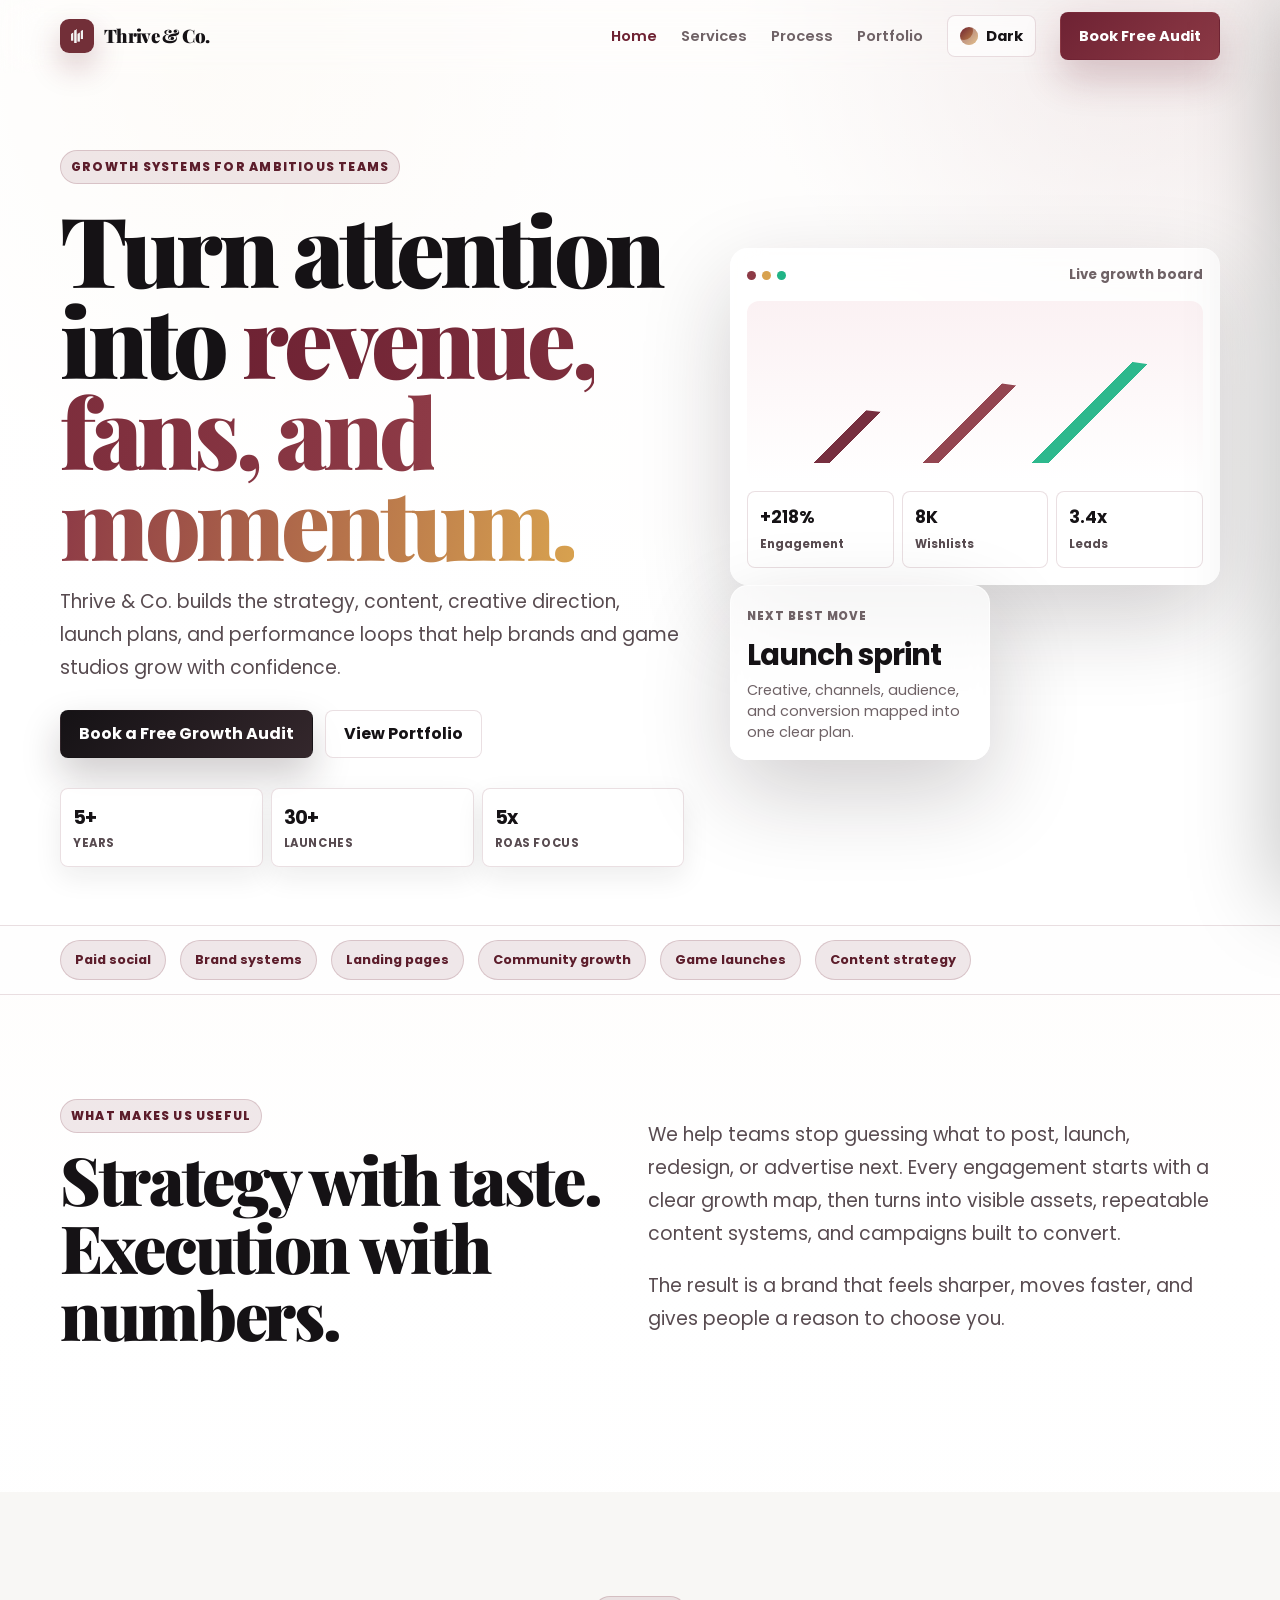
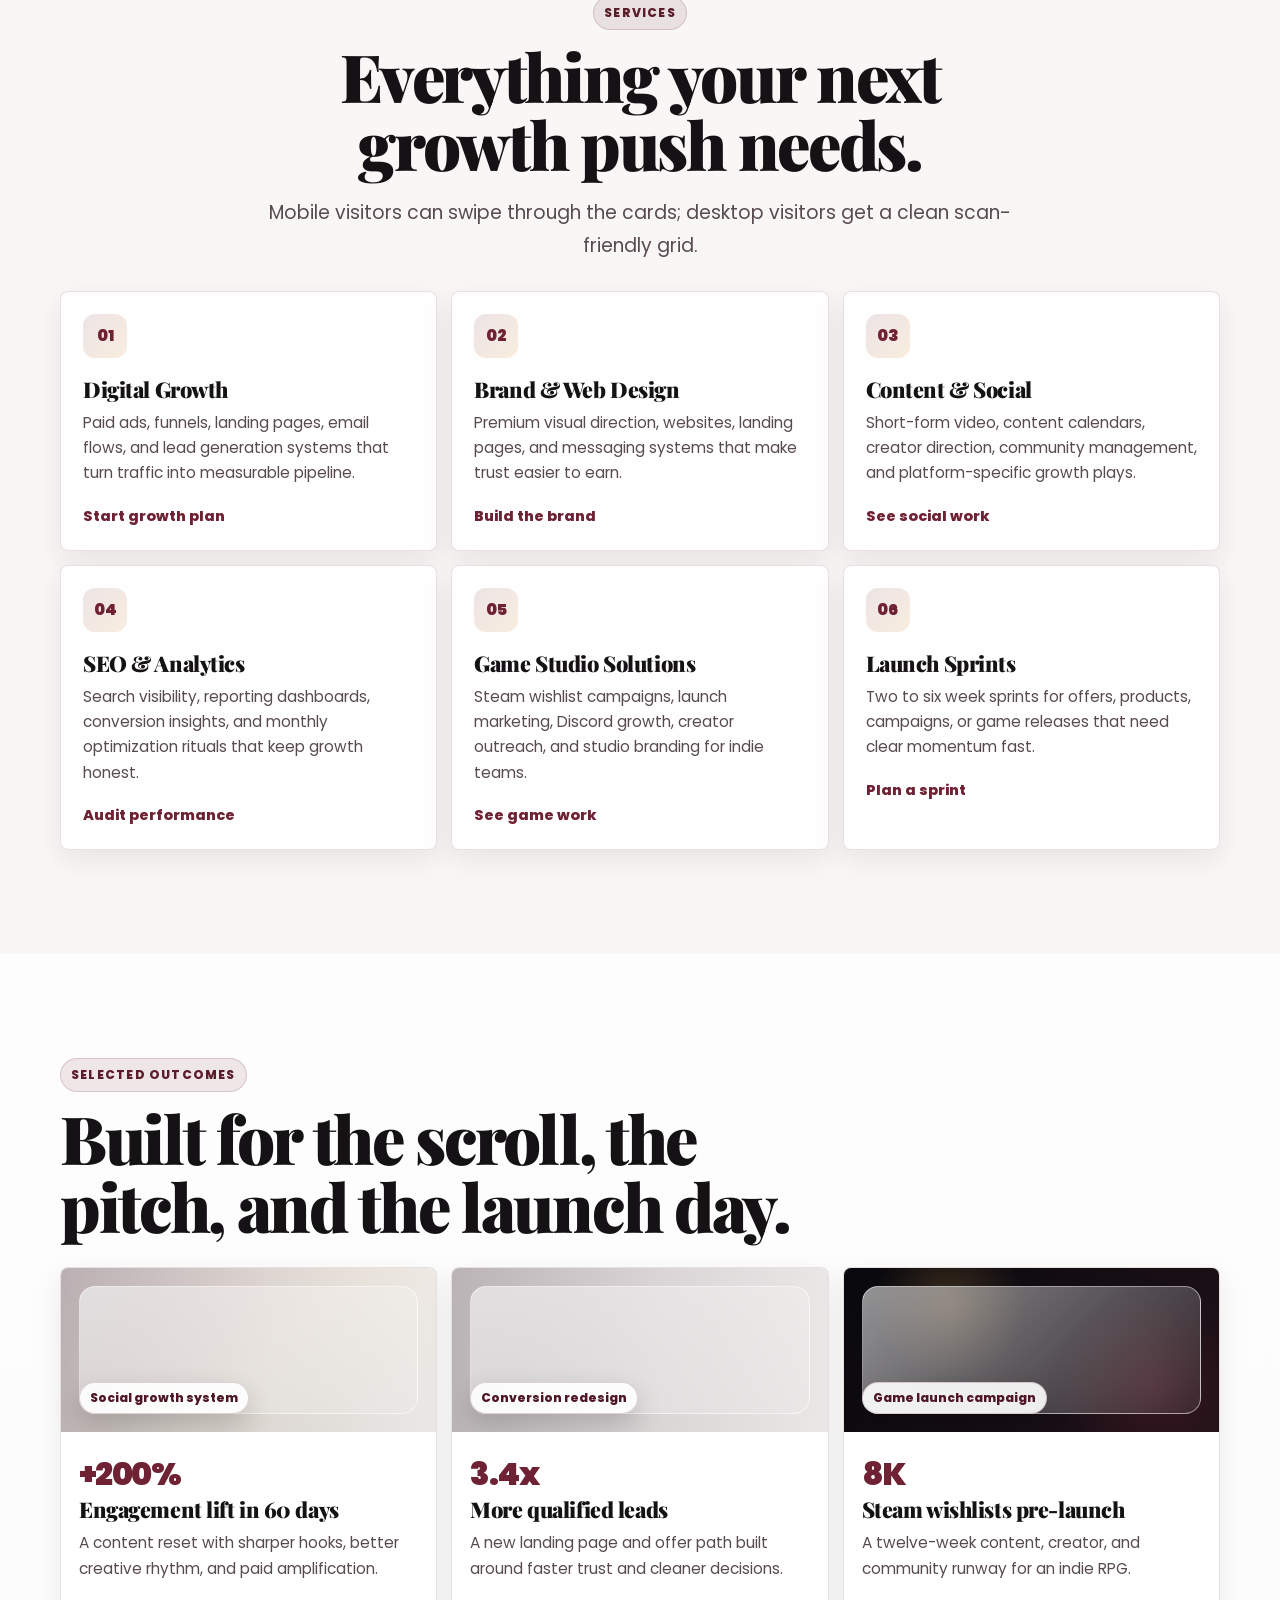
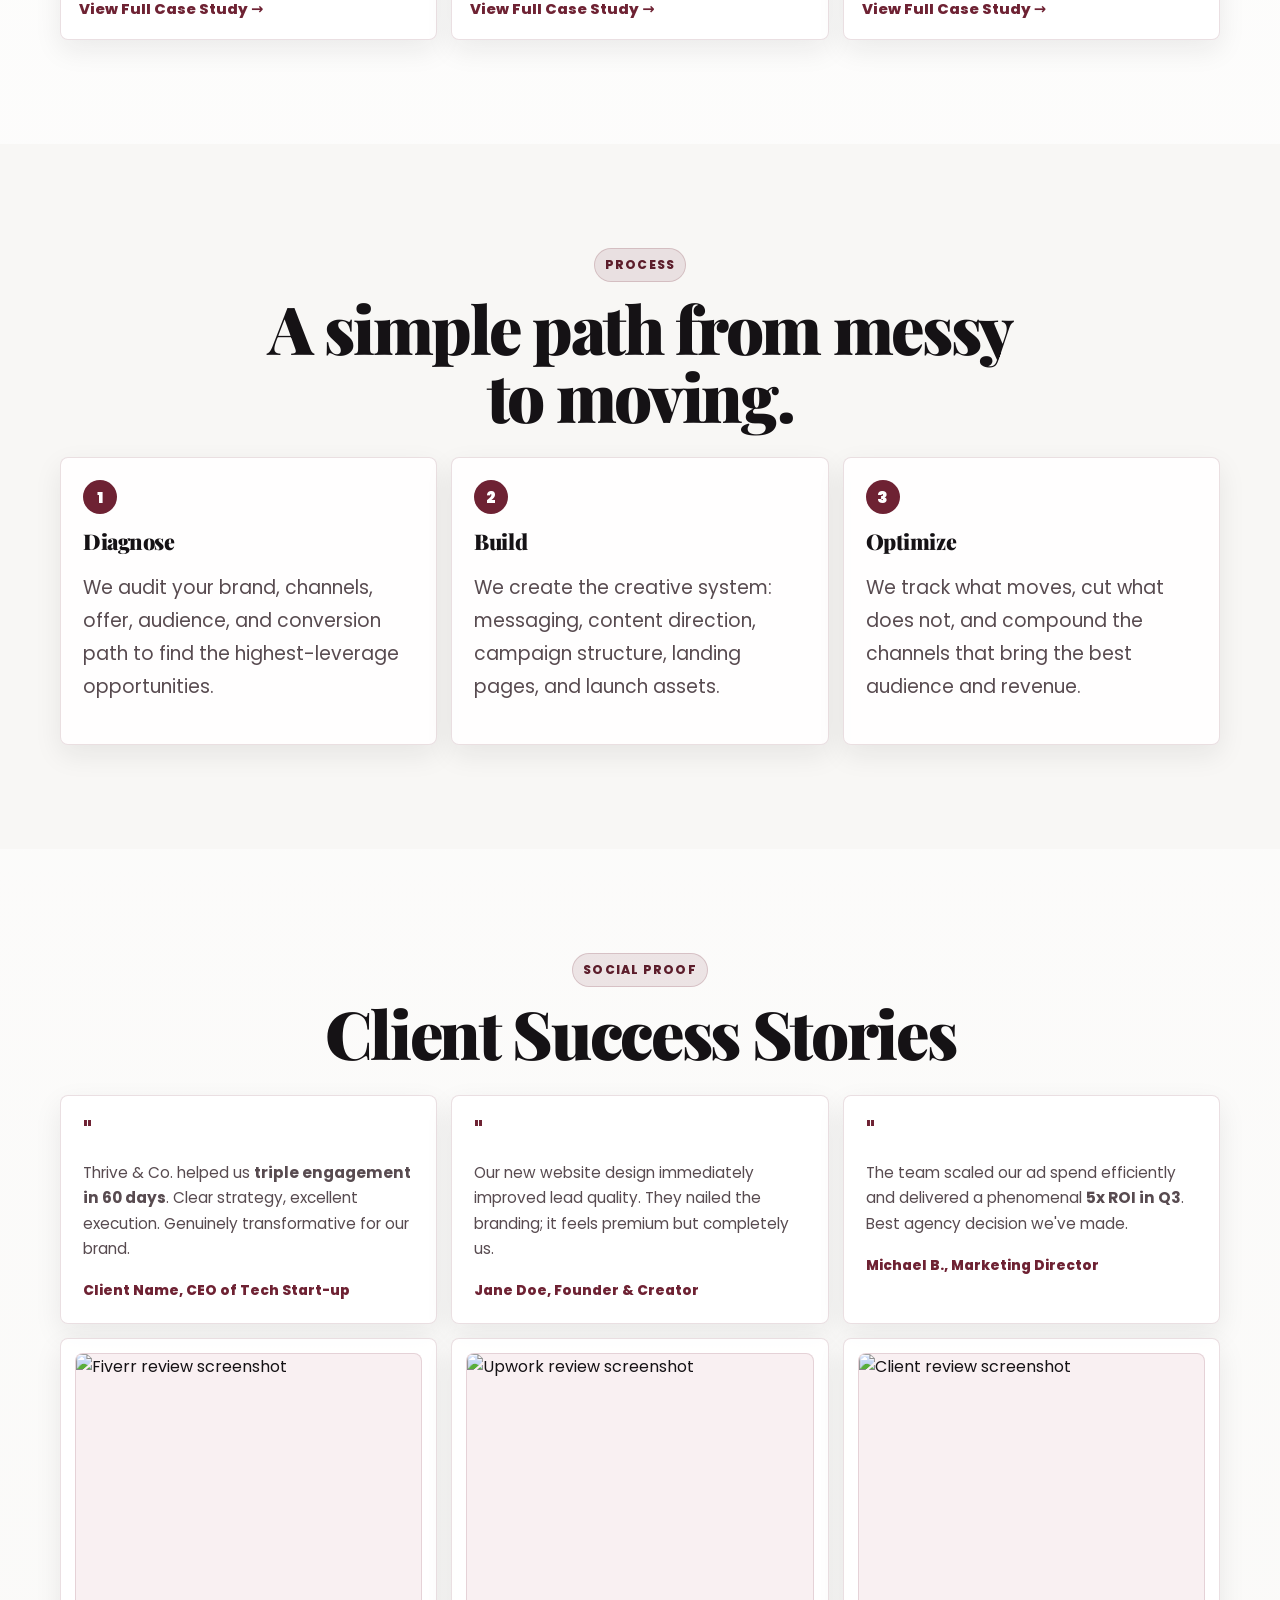
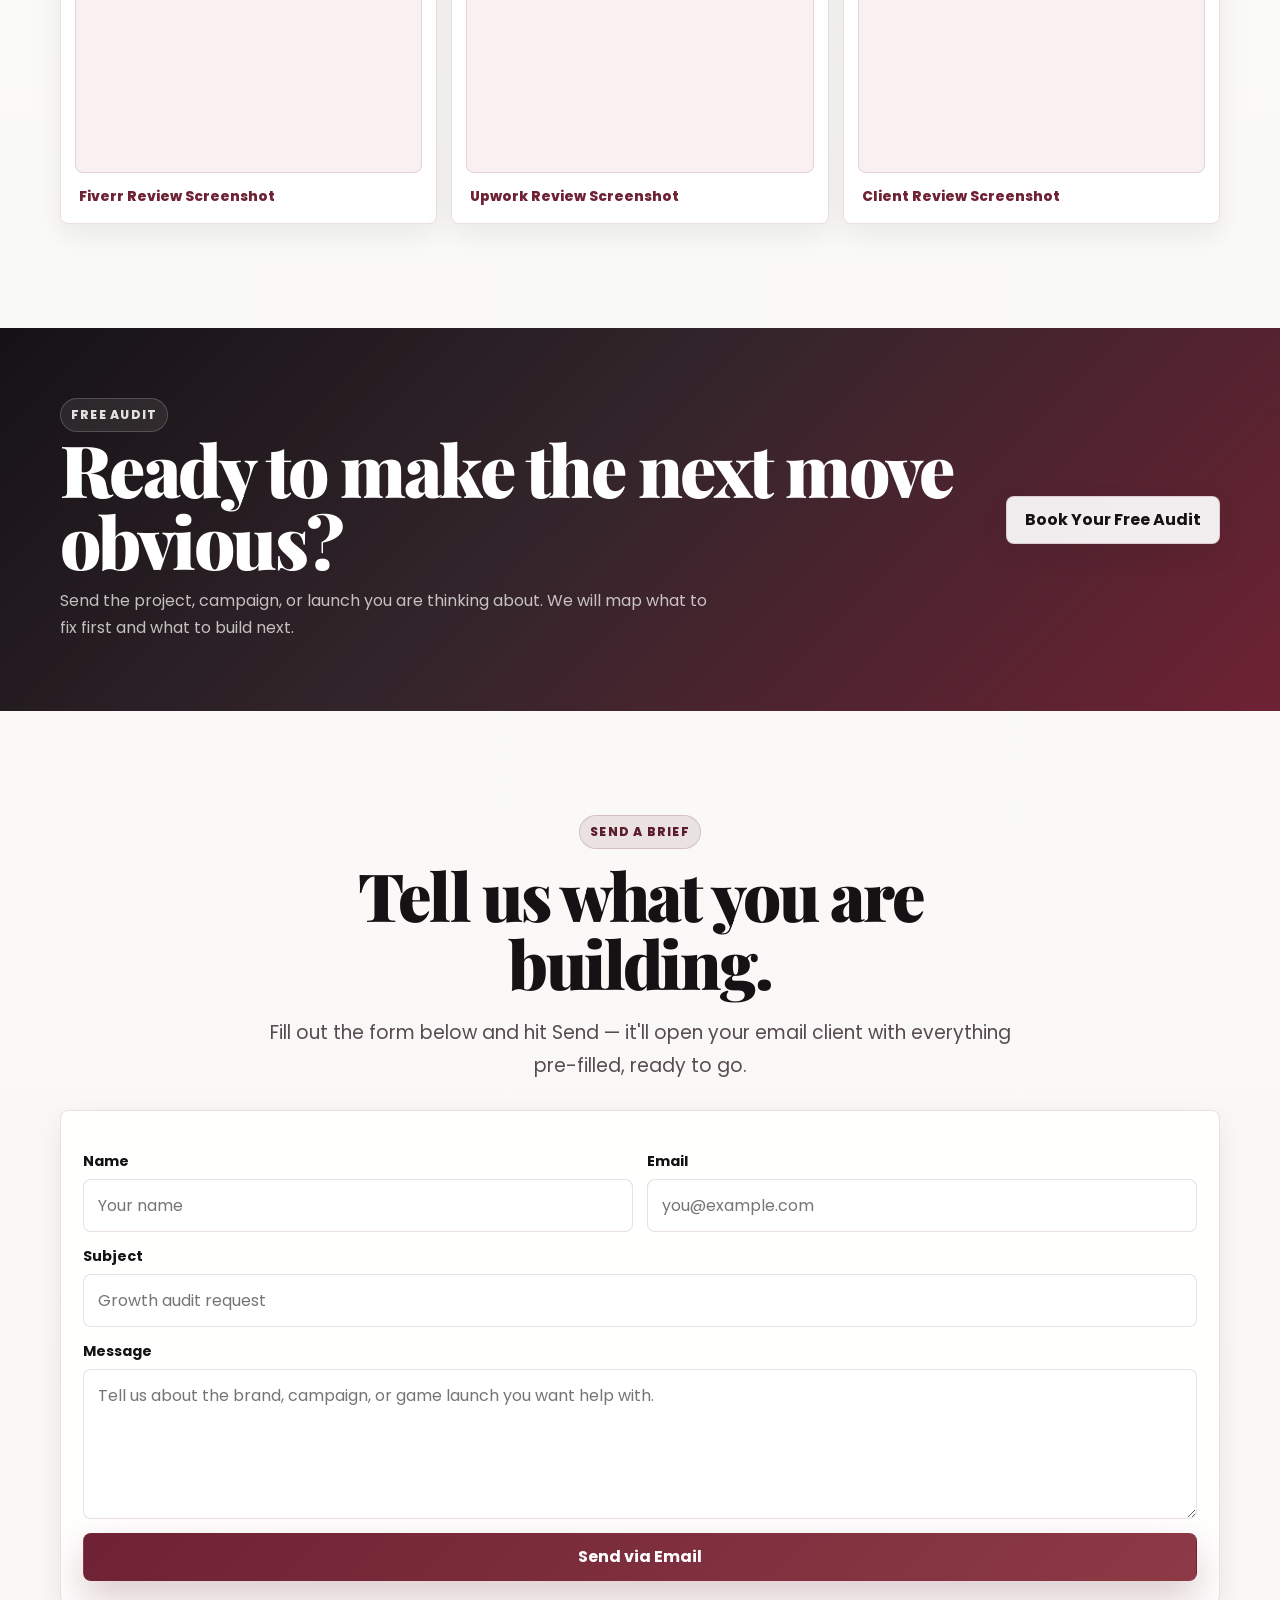
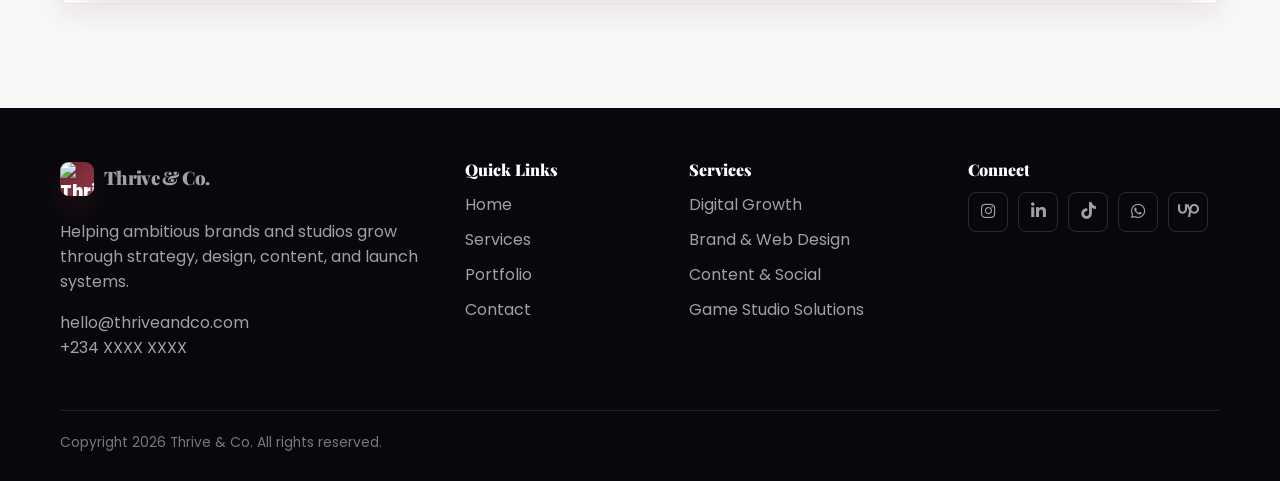
==== index.html @ 5b11d00c "fixed logo image type" ====
﻿<!DOCTYPE html>
<html lang="en">
<head>
  <meta charset="UTF-8">
  <meta name="viewport" content="width=device-width, initial-scale=1.0">

  <!-- ═══════════════════════════════════════════
       PRIMARY SEO
  ═══════════════════════════════════════════ -->
  <title>Thrive & Co. | Growth, Content & Game Studio Marketing</title>
  <meta name="description" content="Thrive & Co. helps ambitious brands and game studios grow with strategy, content, launch marketing, web design, and performance systems. Book a free audit today.">
  <meta name="keywords" content="digital marketing agency, game studio marketing, social media growth, brand strategy, content creation, SEO, web design, indie game launch, community building">
  <meta name="author" content="Thrive & Co.">
  <meta name="robots" content="index, follow, max-snippet:-1, max-image-preview:large, max-video-preview:-1">
  <link rel="canonical" href="https://thriveandco.site/index.html">

  <!-- ═══════════════════════════════════════════
       OPEN GRAPH (Facebook, WhatsApp, LinkedIn)
  ═══════════════════════════════════════════ -->
  <meta property="og:type" content="website">
  <meta property="og:site_name" content="Thrive & Co.">
  <meta property="og:title" content="Thrive & Co. | Growth, Content & Game Studio Marketing">
  <meta property="og:description" content="We help ambitious brands and game studios grow with strategy, content, launch marketing, web design, and performance systems.">
  <meta property="og:url" content="https://thriveandco.site/index.html">
  <meta property="og:image" content="https://thriveandco.site/images/web-app-manifest-512x512.png">
  <meta property="og:image:width" content="512">
  <meta property="og:image:height" content="512">
  <meta property="og:locale" content="en_US">

  <!-- ═══════════════════════════════════════════
       TWITTER / X CARD
  ═══════════════════════════════════════════ -->
  <meta name="twitter:card" content="summary_large_image">
  <meta name="twitter:title" content="Thrive & Co. | Growth, Content & Game Studio Marketing">
  <meta name="twitter:description" content="We help ambitious brands and game studios grow with strategy, content, launch marketing, web design, and performance systems.">
  <meta name="twitter:image" content="https://thriveandco.site/images/web-app-manifest-512x512.png">

  <!-- ═══════════════════════════════════════════
       FAVICONS
  ═══════════════════════════════════════════ -->
  <link rel="icon" type="image/png" sizes="96x96" href="images/favicon-96x96.png">
  <link rel="icon" type="image/png" href="images/favicon.png">
  <link rel="apple-touch-icon" sizes="180x180" href="images/apple-touch-icon.png">
  <link rel="manifest" href="images/site.webmanifest">
  <meta name="theme-color" content="#6E2233">
  <meta name="msapplication-TileColor" content="#6E2233">

  <!-- ═══════════════════════════════════════════
       STRUCTURED DATA — Organisation
  ═══════════════════════════════════════════ -->
  <script type="application/ld+json">
  {
    "@context": "https://schema.org",
    "@type": "Organization",
    "name": "Thrive & Co.",
    "url": "https://thriveandco.site",
    "logo": "https://thriveandco.site/images/thrive-logo.png",
    "description": "Digital marketing agency specialising in brand growth, content strategy, game studio marketing, and web design.",
    "contactPoint": {
      "@type": "ContactPoint",
      "contactType": "customer service",
      "email": "hello@thriveandco.site"
    },
    "sameAs": [
      "https://www.instagram.com/thriveandco",
      "https://www.linkedin.com/company/thriveandco",
      "https://www.tiktok.com/@thriveandco",
      "https://www.upwork.com/ag/thriveandco"
    ]
  }
  </script>

  <!-- ═══════════════════════════════════════════
       STRUCTURED DATA — WebSite (Sitelinks search)
  ═══════════════════════════════════════════ -->
  <script type="application/ld+json">
  {
    "@context": "https://schema.org",
    "@type": "WebSite",
    "name": "Thrive & Co.",
    "url": "https://thriveandco.com",
    "potentialAction": {
      "@type": "SearchAction",
      "target": "https://thriveandco.site/?s={search_term_string}",
      "query-input": "required name=search_term_string"
    }
  }
  </script>

  <!-- ═══════════════════════════════════════════
       FONTS & STYLES
  ═══════════════════════════════════════════ -->
  <link rel="preconnect" href="https://fonts.googleapis.com">
  <link rel="preconnect" href="https://fonts.gstatic.com" crossorigin>
  <link href="https://fonts.googleapis.com/css2?family=Playfair+Display:ital,wght@0,700;0,900;1,700&family=Poppins:wght@300;400;500;600;700;800;900&display=swap" rel="stylesheet">
  <link rel="stylesheet" href="https://cdnjs.cloudflare.com/ajax/libs/font-awesome/6.5.2/css/all.min.css" crossorigin="anonymous" referrerpolicy="no-referrer">
  <link rel="stylesheet" href="styles.css">
</head>
<body>
<a class="skip-link" href="#main">Skip to content</a>
<div class="site-shell">
  <nav class="nav" aria-label="Main navigation" data-nav>
    <div class="container nav-inner">
      <a class="brand" href="index.html" aria-label="Thrive and Co. home">
        <img src="images/thrive-logo.jpeg" alt="Thrive &amp; Co. logo" class="brand-mark">
        <span>Thrive & Co.</span>
      </a>
      <div class="nav-links">
        <a class="active" href="index.html">Home</a>
        <a href="#services">Services</a>
        <a href="#process">Process</a>
        <a href="portfolio.html">Portfolio</a>
        <button class="theme-toggle" type="button" data-theme-toggle aria-label="Switch color theme"><span class="theme-icon" aria-hidden="true"></span><span data-theme-label>Dark</span></button>
        <a class="btn btn-brand" href="#contact">Book Free Audit</a>
      </div>
      <button class="menu-toggle" type="button" data-menu-button aria-label="Open navigation menu" aria-expanded="false" aria-controls="mobile-menu">
        <svg aria-hidden="true" viewBox="0 0 24 24" fill="none" stroke="currentColor" stroke-width="2.2" stroke-linecap="round"><path d="M4 7h16M4 12h16M4 17h16"/></svg>
      </button>
    </div>
  </nav>
  <div class="drawer-overlay" data-drawer-overlay></div>
  <aside class="mobile-drawer" id="mobile-menu" data-mobile-drawer aria-hidden="true">
    <div class="drawer-head">
      <a class="brand" href="index.html" aria-label="Thrive and Co. home">
        <img src="images/thrive-logo.png" alt="Thrive &amp; Co. logo" class="brand-mark">
        <span>Thrive & Co.</span>
      </a>
      <button class="drawer-close" type="button" data-drawer-close aria-label="Close navigation menu">
        <svg aria-hidden="true" viewBox="0 0 24 24" fill="none" stroke="currentColor" stroke-width="2.2" stroke-linecap="round"><path d="M6 6l12 12M18 6L6 18"/></svg>
      </button>
    </div>
    <div class="drawer-links">
      <a href="index.html">Home <span>01</span></a>
      <a href="#services">Services <span>02</span></a>
      <a href="#process">Process <span>03</span></a>
      <a href="portfolio.html">Portfolio <span>04</span></a>
      <button class="theme-toggle" type="button" data-theme-toggle aria-label="Switch color theme"><span class="theme-icon" aria-hidden="true"></span><span data-theme-label>Dark mode</span></button>
      <a href="#contact">Book Free Audit <span>→</span></a>
    </div>
    <p class="drawer-note">Swipe right, tap outside, or use the close button to dismiss this menu.</p>
  </aside>

  <!-- MOBILE THEME TOGGLE: fixed-position button so dark/light mode is always reachable on phones. -->
  <button class="theme-toggle theme-fab" type="button" data-theme-toggle aria-label="Switch color theme"><span class="theme-icon" aria-hidden="true"></span><span class="sr-only" data-theme-label>Dark mode</span></button>

  <main id="main">
    <section class="hero" id="home">
      <div class="container hero-grid">
        <div>
          <span class="eyebrow">Growth systems for ambitious teams</span>
          <h1>Turn attention into <span class="gradient-text">revenue, fans, and momentum.</span></h1>
          <p class="hero-copy">Thrive & Co. builds the strategy, content, creative direction, launch plans, and performance loops that help brands and game studios grow with confidence.</p>
          <div class="hero-actions">
            <a class="btn btn-primary btn-full" href="#contact">Book a Free Growth Audit</a>
            <a class="btn btn-outline btn-full" href="portfolio.html">View Portfolio</a>
          </div>
          <div class="hero-proof" aria-label="Agency proof points">
            <div class="proof-card"><strong>5+</strong><span>Years</span></div>
            <div class="proof-card"><strong>30+</strong><span>Launches</span></div>
            <div class="proof-card"><strong>5x</strong><span>ROAS focus</span></div>
          </div>
        </div>

        <div class="hero-visual" aria-label="Growth dashboard illustration">
          <div class="visual-card dashboard-card">
            <div class="dashboard-top">
              <div class="dots"><span></span><span></span><span></span></div>
              <small>Live growth board</small>
            </div>
            <div class="chart"></div>
            <div class="metric-row">
              <div class="metric"><strong>+218%</strong><span>Engagement</span></div>
              <div class="metric"><strong>8K</strong><span>Wishlists</span></div>
              <div class="metric"><strong>3.4x</strong><span>Leads</span></div>
            </div>
          </div>
          <div class="visual-card floating-card">
            <span class="label">Next best move</span>
            <strong>Launch sprint</strong>
            <p>Creative, channels, audience, and conversion mapped into one clear plan.</p>
          </div>
        </div>
      </div>
    </section>

    <div class="logo-strip" aria-label="Capabilities">
      <div class="container">
        <span class="logo-pill">Paid social</span>
        <span class="logo-pill">Brand systems</span>
        <span class="logo-pill">Landing pages</span>
        <span class="logo-pill">Community growth</span>
        <span class="logo-pill">Game launches</span>
        <span class="logo-pill">Content strategy</span>
      </div>
    </div>

    <section class="section" id="about">
      <div class="container grid cols-2">
        <div class="section-head">
          <span class="eyebrow">What makes us useful</span>
          <h2 class="section-title">Strategy with taste. Execution with numbers.</h2>
        </div>
        <div>
          <p class="section-copy">We help teams stop guessing what to post, launch, redesign, or advertise next. Every engagement starts with a clear growth map, then turns into visible assets, repeatable content systems, and campaigns built to convert.</p>
          <p class="section-copy" style="margin-top:18px;">The result is a brand that feels sharper, moves faster, and gives people a reason to choose you.</p>
        </div>
      </div>
    </section>

    <section class="section alt" id="services">
      <div class="container">
        <div class="section-head center">
          <span class="eyebrow">Services</span>
          <h2 class="section-title">Everything your next growth push needs.</h2>
          <p class="section-copy">Mobile visitors can swipe through the cards; desktop visitors get a clean scan-friendly grid.</p>
        </div>

        <div class="cards-scroll grid cols-3">
          <article class="card service-card">
            <div class="service-icon">01</div>
            <h3>Digital Growth</h3>
            <p>Paid ads, funnels, landing pages, email flows, and lead generation systems that turn traffic into measurable pipeline.</p>
            <a class="service-link" href="#contact">Start growth plan</a>
          </article>
          <article class="card service-card">
            <div class="service-icon">02</div>
            <h3>Brand & Web Design</h3>
            <p>Premium visual direction, websites, landing pages, and messaging systems that make trust easier to earn.</p>
            <a class="service-link" href="#contact">Build the brand</a>
          </article>
          <article class="card service-card">
            <div class="service-icon">03</div>
            <h3>Content & Social</h3>
            <p>Short-form video, content calendars, creator direction, community management, and platform-specific growth plays.</p>
            <a class="service-link" href="portfolio.html#social">See social work</a>
          </article>
          <article class="card service-card">
            <div class="service-icon">04</div>
            <h3>SEO & Analytics</h3>
            <p>Search visibility, reporting dashboards, conversion insights, and monthly optimization rituals that keep growth honest.</p>
            <a class="service-link" href="#contact">Audit performance</a>
          </article>
          <article class="card service-card">
            <div class="service-icon">05</div>
            <h3>Game Studio Solutions</h3>
            <p>Steam wishlist campaigns, launch marketing, Discord growth, creator outreach, and studio branding for indie teams.</p>
            <a class="service-link" href="portfolio.html#games">See game work</a>
          </article>
          <article class="card service-card">
            <div class="service-icon">06</div>
            <h3>Launch Sprints</h3>
            <p>Two to six week sprints for offers, products, campaigns, or game releases that need clear momentum fast.</p>
            <a class="service-link" href="#contact">Plan a sprint</a>
          </article>
        </div>
      </div>
    </section>

    <section class="section" id="work-preview">
      <div class="container">
        <div class="section-head">
          <span class="eyebrow">Selected outcomes</span>
          <h2 class="section-title">Built for the scroll, the pitch, and the launch day.</h2>
        </div>
        <div class="cards-scroll grid cols-3">
          <!-- CASE STUDY MODAL TRIGGER: update copy/metrics here and the matching modal near the bottom of this file. -->
          <article class="card case-card" role="button" tabindex="0" data-modal-open="modal-project-1">
            <div class="media-tile social"><span class="media-caption">Social growth system</span></div>
            <div class="case-body">
              <div class="case-metric">+200%</div>
              <h3>Engagement lift in 60 days</h3>
              <p>A content reset with sharper hooks, better creative rhythm, and paid amplification.</p>
              <!-- CASE STUDY LINK PLACEHOLDER: replace # with a full case study URL if you prefer navigation instead of modal expansion. -->
              <a class="case-link" href="#" data-modal-open="modal-project-1">View Full Case Study →</a>
            </div>
          </article>
          <article class="card case-card" role="button" tabindex="0" data-modal-open="modal-project-2">
            <div class="media-tile branding"><span class="media-caption">Conversion redesign</span></div>
            <div class="case-body">
              <div class="case-metric">3.4x</div>
              <h3>More qualified leads</h3>
              <p>A new landing page and offer path built around faster trust and cleaner decisions.</p>
              <!-- CASE STUDY LINK PLACEHOLDER: replace # with a full case study URL if you prefer navigation instead of modal expansion. -->
              <a class="case-link" href="#" data-modal-open="modal-project-2">View Full Case Study →</a>
            </div>
          </article>
          <article class="card case-card" role="button" tabindex="0" data-modal-open="modal-project-3">
            <div class="media-tile games"><span class="media-caption">Game launch campaign</span></div>
            <div class="case-body">
              <div class="case-metric">8K</div>
              <h3>Steam wishlists pre-launch</h3>
              <p>A twelve-week content, creator, and community runway for an indie RPG.</p>
              <!-- CASE STUDY LINK PLACEHOLDER: replace # with a full case study URL if you prefer navigation instead of modal expansion. -->
              <a class="case-link" href="#" data-modal-open="modal-project-3">View Full Case Study →</a>
            </div>
          </article>
        </div>
      </div>
    </section>

    <section class="section alt" id="process">
      <div class="container">
        <div class="section-head center">
          <span class="eyebrow">Process</span>
          <h2 class="section-title">A simple path from messy to moving.</h2>
        </div>
        <div class="process-grid">
          <article class="card process-card">
            <div class="step">1</div>
            <h3>Diagnose</h3>
            <p class="section-copy">We audit your brand, channels, offer, audience, and conversion path to find the highest-leverage opportunities.</p>
          </article>
          <article class="card process-card">
            <div class="step">2</div>
            <h3>Build</h3>
            <p class="section-copy">We create the creative system: messaging, content direction, campaign structure, landing pages, and launch assets.</p>
          </article>
          <article class="card process-card">
            <div class="step">3</div>
            <h3>Optimize</h3>
            <p class="section-copy">We track what moves, cut what does not, and compound the channels that bring the best audience and revenue.</p>
          </article>
        </div>
      </div>
    </section>

    <section class="section" id="testimonials">
      <div class="container">
        <div class="section-head center">
          <span class="eyebrow">Social Proof</span>
          <h2 class="section-title">Client Success Stories</h2>
        </div>
        <div class="cards-scroll grid cols-3">
          <article class="card testimonial">
            <div class="quote-mark">&quot;</div>
            <p>Thrive & Co. helped us <strong>triple engagement in 60 days</strong>. Clear strategy, excellent execution. Genuinely transformative for our brand.</p>
            <div class="person">Client Name, CEO of Tech Start-up</div>
          </article>
          <article class="card testimonial">
            <div class="quote-mark">&quot;</div>
            <p>Our new website design immediately improved lead quality. They nailed the branding; it feels premium but completely us.</p>
            <div class="person">Jane Doe, Founder & Creator</div>
          </article>
          <article class="card testimonial">
            <div class="quote-mark">&quot;</div>
            <p>The team scaled our ad spend efficiently and delivered a phenomenal <strong>5x ROI in Q3</strong>. Best agency decision we've made.</p>
            <div class="person">Michael B., Marketing Director</div>
          </article>
          <!-- TEMPORARY REVIEW IMAGE: replace src with a real Fiverr review screenshot. -->
          <article class="card testimonial image-review">
            <img src="https://placehold.co/640x420/f9f0f2/6E2233?text=Fiverr+Review+Screenshot" alt="Fiverr review screenshot" loading="lazy" width="640" height="420">
            <div class="person">Fiverr Review Screenshot</div>
          </article>
          <!-- TEMPORARY REVIEW IMAGE: replace src with a real Upwork review screenshot. -->
          <article class="card testimonial image-review">
            <img src="https://placehold.co/640x420/f8f7f5/6E2233?text=Upwork+Review+Screenshot" alt="Upwork review screenshot" loading="lazy" width="640" height="420">
            <div class="person">Upwork Review Screenshot</div>
          </article>
          <!-- TEMPORARY REVIEW IMAGE: replace src with another real marketplace/client review screenshot. -->
          <article class="card testimonial image-review">
            <img src="https://placehold.co/640x420/f9f0f2/6E2233?text=Client+Review+Screenshot" alt="Client review screenshot" loading="lazy" width="640" height="420">
            <div class="person">Client Review Screenshot</div>
          </article>
        </div>
      </div>
    </section>

    <section class="cta-band" id="contact">
      <div class="container cta-panel">
        <div>
          <span class="eyebrow dark">Free audit</span>
          <h2>Ready to make the next move obvious?</h2>
          <p>Send the project, campaign, or launch you are thinking about. We will map what to fix first and what to build next.</p>
        </div>
        <a class="btn btn-soft" href="mailto:hello@thriveandco.com?subject=Free%20Growth%20Audit%20Request">Book Your Free Audit</a>
      </div>
    </section>


    <section class="section" id="contact-form">
      <div class="container">
        <div class="section-head center">
          <span class="eyebrow">Send a Brief</span>
          <h2 class="section-title">Tell us what you are building.</h2>
          <p class="section-copy">Fill out the form below and hit Send — it'll open your email client with everything pre-filled, ready to go.</p>
        </div>
        <div class="card contact-form-card">
          <!-- MAILTO FORM: replace data-recipient with the real destination email address. No backend is required. -->
          <form data-mailto-form data-recipient="hello@thriveandco.com">
            <div class="form-grid">
              <div class="form-field">
                <label for="contact-name">Name</label>
                <input id="contact-name" name="name" type="text" placeholder="Your name" autocomplete="name" required>
              </div>
              <div class="form-field">
                <label for="contact-email">Email</label>
                <input id="contact-email" name="email" type="email" placeholder="you@example.com" autocomplete="email" required>
              </div>
              <div class="form-field full">
                <label for="contact-subject">Subject</label>
                <input id="contact-subject" name="subject" type="text" placeholder="Growth audit request" required>
              </div>
              <div class="form-field full">
                <label for="contact-message">Message</label>
                <textarea id="contact-message" name="message" placeholder="Tell us about the brand, campaign, or game launch you want help with." required></textarea>
              </div>
            </div>
            <button class="btn btn-brand" type="submit">Send via Email</button>
          </form>
        </div>
      </div>
    </section>
  <!-- CASE STUDY MODALS: replace these placeholder visuals and names with your real client screenshots/details. -->
  <div class="modal" id="modal-project-1" role="dialog" aria-modal="true" aria-labelledby="modal1-title">
    <div class="modal-content">
      <button class="modal-close" type="button" data-modal-close aria-label="Close case study">×</button>
      <span class="eyebrow">Case Study</span>
      <h3 id="modal1-title">Project Alpha: Social Engagement Blast</h3>
      <div class="modal-visual media-tile social" aria-label="Placeholder for Brand Alpha case study image"></div>
      <p><strong>Client Challenge:</strong> Brand Alpha had strong products but low social visibility and inconsistent engagement.</p>
      <p><strong>Our Approach:</strong> We rebuilt the content calendar around reels, proof-led posts, creator collaborations, and paid amplification.</p>
      <p><strong>Results:</strong> Engagement increased by <strong>+200%</strong> in 60 days with stronger referral traffic and a cleaner brand presence.</p>
    </div>
  </div>
  <div class="modal" id="modal-project-2" role="dialog" aria-modal="true" aria-labelledby="modal2-title">
    <div class="modal-content">
      <button class="modal-close" type="button" data-modal-close aria-label="Close case study">×</button>
      <span class="eyebrow">Case Study</span>
      <h3 id="modal2-title">Project Beta: Lead Generation Mastery</h3>
      <div class="modal-visual media-tile branding" aria-label="Placeholder for Brand Beta case study image"></div>
      <p><strong>Client Challenge:</strong> Brand Beta needed more qualified leads, but their old page was unclear and slow to build trust.</p>
      <p><strong>Our Approach:</strong> We redesigned the landing flow, tightened the offer, and created a conversion path with stronger proof.</p>
      <p><strong>Results:</strong> Qualified leads grew by <strong>3.4x</strong> while the team got a sharper page to support paid campaigns.</p>
    </div>
  </div>
  <div class="modal" id="modal-project-3" role="dialog" aria-modal="true" aria-labelledby="modal3-title">
    <div class="modal-content">
      <button class="modal-close" type="button" data-modal-close aria-label="Close case study">×</button>
      <span class="eyebrow">Case Study</span>
      <h3 id="modal3-title">Project Gamma: Game Launch Runway</h3>
      <div class="modal-visual media-tile games" aria-label="Placeholder for game launch case study image"></div>
      <p><strong>Client Challenge:</strong> A small studio needed players aware of the game before launch day, not after.</p>
      <p><strong>Our Approach:</strong> We built a 12-week wishlist, creator outreach, and community rhythm around the game hook.</p>
      <p><strong>Results:</strong> The campaign drove <strong>8K Steam wishlists</strong> before launch and gave the studio a repeatable release system.</p>
    </div>
  </div>
  </main>

  <footer class="footer">
    <div class="container">
      <div class="footer-grid">
        <div>
          <a class="brand" href="index.html"><img src="images/thrive-logo.png" alt="Thrive &amp; Co. logo" class="brand-mark"><span>Thrive & Co.</span></a>
          <p>Helping ambitious brands and studios grow through strategy, design, content, and launch systems.</p>
          <p>hello@thriveandco.com<br>+234 XXXX XXXX</p>
        </div>
        <div>
          <h4>Quick Links</h4>
          <ul>
            <li><a href="index.html">Home</a></li>
            <li><a href="#services">Services</a></li>
            <li><a href="portfolio.html">Portfolio</a></li>
            <li><a href="#contact">Contact</a></li>
          </ul>
        </div>
        <div>
          <h4>Services</h4>
          <ul>
            <li><a href="#services">Digital Growth</a></li>
            <li><a href="portfolio.html#web">Brand & Web Design</a></li>
            <li><a href="portfolio.html#social">Content & Social</a></li>
            <li><a href="portfolio.html#games">Game Studio Solutions</a></li>
          </ul>
        </div>
        <div>
          <h4>Connect</h4>
          <div class="social-links">
            <!-- SOCIAL LINKS: replace # with the real profile URLs. -->
            <a href="#" aria-label="Instagram"><i class="fab fa-instagram"></i></a>
            <a href="#" aria-label="LinkedIn"><i class="fab fa-linkedin-in"></i></a>
            <a href="#" aria-label="TikTok"><i class="fab fa-tiktok"></i></a>
            <a href="#" aria-label="WhatsApp"><i class="fab fa-whatsapp"></i></a>
            <a href="#" aria-label="Upwork"><i class="fab fa-upwork"></i></a>
          </div>
        </div>
      </div>
      <div class="footer-bottom">Copyright <span data-year></span> Thrive & Co. All rights reserved.</div>
    </div>
  </footer>
</div>
<script src="script.js"></script>
</body>
</html>
---- styles.css ----
﻿:root {
  --ink: #151215;
  --ink-soft: #332a2d;
  --muted: #6f6266;
  --line: rgba(110, 34, 51, 0.14);
  --paper: #ffffff;
  --wash: #f8f7f5;
  --wine: #6E2233;
  --wine-2: #8D3A46;
  --wine-soft: #f9f0f2;
  --gold: #d8a24f;
  --green: #20b486;
  --dark: #0a0b10;
  --radius: 8px;
  --shadow-sm: 0 10px 28px rgba(30, 20, 24, 0.08);
  --shadow-md: 0 22px 60px rgba(30, 20, 24, 0.14);
  --shadow-lg: 0 34px 90px rgba(30, 20, 24, 0.2);
  --ease-water: cubic-bezier(0.19, 1, 0.22, 1);
  --container: 1160px;
}

[data-theme="dark"] {
  --ink: #fff8f5;
  --ink-soft: #f0ded8;
  --muted: #c9b7b1;
  --line: rgba(255,255,255,0.13);
  --paper: #0b0d12;
  --wash: #121018;
  --wine-soft: rgba(110,34,51,0.18);
  --dark: #07080d;
  --shadow-sm: 0 10px 28px rgba(0,0,0,0.28);
  --shadow-md: 0 22px 60px rgba(0,0,0,0.36);
  --shadow-lg: 0 34px 90px rgba(0,0,0,0.46);
}

* { box-sizing: border-box; }
html { scroll-behavior: smooth; }
body {
  margin: 0;
  font-family: 'Poppins', ui-sans-serif, system-ui, -apple-system, BlinkMacSystemFont, 'Segoe UI', sans-serif;
  color: var(--ink);
  background: var(--paper);
  -webkit-font-smoothing: antialiased;
  text-rendering: optimizeLegibility;
}
body.menu-open, body.modal-open { overflow: hidden; }
a { color: inherit; text-decoration: none; }
img { max-width: 100%; display: block; }
button, input, textarea { font: inherit; }

h1, h2, h3, h4, .brand span:last-child {
  font-family: 'Playfair Display', Georgia, serif;
  font-weight: 900;
  line-height: 1.02;
}

.site-shell {
  overflow: clip;
  background: linear-gradient(180deg, #fbf7f4 0%, #fff 18%, var(--wash) 100%);
}
[data-theme="dark"] .site-shell { background: var(--paper); }
.container { width: min(var(--container), calc(100% - 32px)); margin: 0 auto; }

.skip-link {
  position: fixed;
  left: 16px;
  top: 12px;
  z-index: 1000;
  padding: 10px 14px;
  border-radius: var(--radius);
  background: var(--ink);
  color: var(--paper);
  transform: translateY(-140%);
}
.skip-link:focus { transform: translateY(0); }

.nav {
  position: fixed;
  top: 0;
  left: 0;
  right: 0;
  z-index: 60;
  background: rgba(255,255,255,0.08);
  border-bottom: 1px solid transparent;
  backdrop-filter: blur(18px);
  -webkit-backdrop-filter: blur(18px);
  transform: translateY(0);
  transition: transform 520ms var(--ease-water), background 520ms var(--ease-water), border-color 520ms var(--ease-water), box-shadow 520ms var(--ease-water);
}
.nav.nav-solid,
.nav:hover,
.nav:focus-within,
body.menu-open .nav {
  background: rgba(255,255,255,0.82);
  border-bottom-color: var(--line);
  box-shadow: 0 8px 30px rgba(30,20,24,0.05);
}
[data-theme="dark"] .nav { background: rgba(8,9,13,0.1); }
[data-theme="dark"] .nav.nav-solid,
[data-theme="dark"] .nav:hover,
[data-theme="dark"] .nav:focus-within,
[data-theme="dark"] body.menu-open .nav { background: rgba(8,9,13,0.76); }
.nav.nav-hidden { transform: translateY(-110%); }
.nav-inner { height: 72px; display: flex; align-items: center; justify-content: space-between; gap: 18px; }
.brand { display: inline-flex; align-items: center; gap: 10px; color: var(--ink); }
.brand-mark {
  width: 34px;
  height: 34px;
  display: grid;
  place-items: center;
  border-radius: 9px;
  color: #fff;
  background: linear-gradient(135deg, var(--wine), var(--wine-2));
  box-shadow: 0 14px 30px rgba(110,34,51,0.25);
  font-family: 'Poppins', sans-serif;
  font-weight: 900;
  overflow: hidden;
  flex-shrink: 0;
}
.brand-mark img {
  width: 100%;
  height: 100%;
  object-fit: cover;
  display: block;
}
.brand span:last-child { font-size: 1.16rem; letter-spacing: -0.035em; }
.nav-links { display: none; align-items: center; gap: 24px; color: var(--muted); font-weight: 600; font-size: 0.92rem; }
.nav-links a:not(.btn):hover, .nav-links a.active { color: var(--wine); }

.menu-toggle,
.drawer-close {
  width: 44px;
  height: 44px;
  display: inline-grid;
  place-items: center;
  border: 1px solid var(--line);
  border-radius: var(--radius);
  background: rgba(255,255,255,0.58);
  color: var(--ink);
  cursor: pointer;
  transition: transform 360ms var(--ease-water), background 360ms var(--ease-water), border-color 360ms var(--ease-water);
}
.menu-toggle:active, .drawer-close:active { transform: scale(0.94); }
.menu-toggle svg, .drawer-close svg { width: 22px; height: 22px; }

.drawer-overlay {
  position: fixed;
  inset: 0;
  z-index: 70;
  background: rgba(8, 8, 12, 0.44);
  opacity: 0;
  visibility: hidden;
  transition: opacity 420ms var(--ease-water), visibility 420ms var(--ease-water);
}
.drawer-overlay.is-open { opacity: 1; visibility: visible; }
.mobile-drawer {
  position: fixed;
  top: 0;
  right: 0;
  z-index: 80;
  width: min(86vw, 380px);
  height: 100dvh;
  padding: max(18px, env(safe-area-inset-top)) 18px 24px;
  background: rgba(255,255,255,0.94);
  border-left: 1px solid var(--line);
  box-shadow: -28px 0 80px rgba(0,0,0,0.22);
  backdrop-filter: blur(22px);
  -webkit-backdrop-filter: blur(22px);
  transform: translateX(105%);
  transition: transform 540ms var(--ease-water);
  display: flex;
  flex-direction: column;
  gap: 22px;
}
[data-theme="dark"] .mobile-drawer { background: rgba(13,14,20,0.95); }
.mobile-drawer.is-open { transform: translateX(0); }
.drawer-head { display: flex; align-items: center; justify-content: space-between; gap: 12px; }
.drawer-links { display: grid; gap: 8px; }
.drawer-links a, .drawer-links button {
  min-height: 48px;
  width: 100%;
  display: flex;
  align-items: center;
  justify-content: space-between;
  padding: 12px 14px;
  border-radius: var(--radius);
  border: 1px solid var(--line);
  background: rgba(255,255,255,0.52);
  color: var(--ink);
  font-weight: 700;
  text-align: left;
  cursor: pointer;
}
[data-theme="dark"] .drawer-links a, [data-theme="dark"] .drawer-links button { background: rgba(255,255,255,0.06); }
.drawer-note { margin-top: auto; color: var(--muted); font-size: 0.9rem; line-height: 1.6; }

.theme-toggle {
  min-height: 42px;
  display: inline-flex;
  align-items: center;
  justify-content: center;
  gap: 8px;
  padding: 0 12px;
  border: 1px solid var(--line);
  border-radius: var(--radius);
  background: rgba(255,255,255,0.62);
  color: var(--ink);
  font-weight: 700;
  cursor: pointer;
  transition: transform 360ms var(--ease-water), background 360ms var(--ease-water);
}
.theme-toggle:active { transform: scale(0.97); }
.theme-icon { width: 18px; height: 18px; border-radius: 50%; background: linear-gradient(135deg, var(--wine), var(--gold)); box-shadow: inset -5px -5px 0 rgba(255,255,255,0.35); }
[data-theme="dark"] .theme-toggle { background: rgba(255,255,255,0.07); color: var(--ink); }
[data-theme="dark"] .theme-icon { box-shadow: inset -7px -7px 0 rgba(0,0,0,0.55); }

.btn {
  min-height: 48px;
  display: inline-flex;
  align-items: center;
  justify-content: center;
  gap: 10px;
  border-radius: var(--radius);
  padding: 0 18px;
  border: 1px solid transparent;
  font-weight: 700;
  cursor: pointer;
  white-space: nowrap;
  transition: transform 380ms var(--ease-water), box-shadow 380ms var(--ease-water), background 380ms var(--ease-water), border-color 380ms var(--ease-water);
}
.btn:hover { transform: translateY(-2px); }
.btn:active { transform: scale(0.98); }
.btn-primary { background: linear-gradient(135deg, var(--ink), #34272c); color: #fff; box-shadow: 0 18px 38px rgba(30,20,24,0.22); }
.btn-brand { background: linear-gradient(135deg, var(--wine), var(--wine-2)); color: #fff; box-shadow: 0 18px 38px rgba(110,34,51,0.24); }
.btn-soft { background: rgba(255,255,255,0.84); border-color: rgba(255,255,255,0.7); color: var(--ink); box-shadow: var(--shadow-sm); }
.btn-outline { background: rgba(255,255,255,0.58); border-color: var(--line); color: var(--ink); }
.btn-dark-outline { background: transparent; border-color: rgba(255,255,255,0.22); color: #fff; }
.btn-full { width: 100%; }

.hero {
  position: relative;
  padding: 118px 0 34px;
  background:
    radial-gradient(circle at 15% 8%, rgba(216, 162, 79, 0.2), transparent 28%),
    radial-gradient(circle at 88% 0%, rgba(110, 34, 51, 0.17), transparent 26%),
    linear-gradient(180deg, #fbf7f4 0%, #fff 70%);
}
/* PLACEHOLDER: add your mobile hero image here. Example: */
   /* @media (max-width: 767px) { .hero { background-image: linear-gradient(...), url('../images/11.jpg'); } } */

[data-theme="dark"] .hero { background: radial-gradient(circle at 15% 8%, rgba(216,162,79,0.14), transparent 28%), radial-gradient(circle at 88% 0%, rgba(110,34,51,0.28), transparent 26%), #0b0d12; }
.hero-grid { display: grid; gap: 30px; align-items: center; }
.eyebrow {
  display: inline-flex;
  align-items: center;
  gap: 8px;
  width: fit-content;
  padding: 7px 10px;
  border: 1px solid rgba(110,34,51,0.18);
  border-radius: 999px;
  background: rgba(255,255,255,0.74);
  color: var(--wine);
  font-weight: 800;
  font-size: 0.76rem;
  text-transform: uppercase;
  letter-spacing: 0.1em;
}
.eyebrow.dark { border-color: rgba(255,255,255,0.18); background: rgba(255,255,255,0.08); color: rgba(255,255,255,0.86); }
.hero h1 {
  margin: 18px 0;
  max-width: 760px;
  font-size: clamp(3.1rem, 12vw, 6.05rem);
  line-height: 0.94;
  letter-spacing: -0.045em;
}
.page-hero h1 {
  margin: 18px 0;
  max-width: 840px;
  font-size: clamp(2.55rem, 11vw, 5.45rem);
  line-height: 1.02;
  letter-spacing: -0.04em;
}
.gradient-text { color: transparent; background: linear-gradient(100deg, var(--wine), var(--wine-2) 58%, var(--gold)); -webkit-background-clip: text; background-clip: text; }
.hero-copy, .section-copy { color: var(--muted); font-size: clamp(1.02rem, 3.5vw, 1.18rem); line-height: 1.75; }
.hero-actions { display: flex; flex-direction: column; gap: 12px; margin-top: 26px; }
.hero-proof { display: grid; grid-template-columns: repeat(3, 1fr); gap: 8px; margin-top: 30px; }
.proof-card, .metric, .stat, .card, .portfolio-cta {
  border: 1px solid var(--line);
  border-radius: var(--radius);
  background: rgba(255,255,255,0.82);
  box-shadow: var(--shadow-sm);
}
[data-theme="dark"] .proof-card, [data-theme="dark"] .metric, [data-theme="dark"] .stat, [data-theme="dark"] .card, [data-theme="dark"] .portfolio-cta { background: rgba(255,255,255,0.06); }
.proof-card { padding: 14px 12px; }
.proof-card strong { display: block; font-size: 1.2rem; letter-spacing: -0.04em; }
.proof-card span { display: block; margin-top: 3px; color: var(--muted); font-size: 0.72rem; font-weight: 700; text-transform: uppercase; letter-spacing: 0.05em; }

.hero-visual { position: relative; min-height: 410px; }
.visual-card { position: absolute; border: 1px solid rgba(255,255,255,0.7); border-radius: 18px; background: rgba(255,255,255,0.72); box-shadow: var(--shadow-lg); backdrop-filter: blur(16px); overflow: hidden; }
[data-theme="dark"] .visual-card { background: rgba(255,255,255,0.06); border-color: var(--line); }
.dashboard-card { inset: 14px 0 56px 16px; padding: 16px; }
.dashboard-top { display: flex; justify-content: space-between; align-items: center; margin-bottom: 16px; }
.dots { display: flex; gap: 6px; }
.dots span { width: 9px; height: 9px; border-radius: 50%; background: #d9e0ec; }
.dots span:nth-child(1) { background: var(--wine-2); }
.dots span:nth-child(2) { background: var(--gold); }
.dots span:nth-child(3) { background: var(--green); }
.dashboard-top small { color: var(--muted); font-weight: 700; }
.chart { height: 180px; border-radius: 12px; background: linear-gradient(180deg, #fbf1f3, #fff); position: relative; overflow: hidden; }
[data-theme="dark"] .chart { background: linear-gradient(180deg, #171018, #101015); }
.chart::before { content: ""; position: absolute; inset: 35px 18px 18px; background: linear-gradient(135deg, transparent 0 12%, var(--gold) 12% 15%, transparent 15% 32%, var(--wine) 32% 35%, transparent 35% 52%, var(--wine-2) 52% 55%, transparent 55% 72%, var(--green) 72% 75%, transparent 75%); clip-path: polygon(0 68%, 18% 56%, 35% 62%, 50% 34%, 67% 42%, 83% 18%, 100% 26%, 100% 100%, 0 100%); opacity: 0.94; }
.metric-row { display: grid; grid-template-columns: repeat(3, 1fr); gap: 8px; margin-top: 10px; }
.metric { padding: 12px; box-shadow: none; }
.metric strong { display: block; font-size: 1.08rem; }
.metric span { color: var(--muted); font-size: 0.72rem; font-weight: 700; }
.floating-card { right: 0; bottom: 0; width: min(260px, 74vw); padding: 16px; }
.floating-card .label { color: var(--muted); font-size: 0.72rem; font-weight: 800; text-transform: uppercase; letter-spacing: 0.08em; }
.floating-card strong { display: block; margin-top: 6px; font-size: 1.85rem; letter-spacing: -0.035em; }
.floating-card p { margin: 3px 0 0; color: var(--muted); font-size: 0.9rem; }

.logo-strip { border-block: 1px solid var(--line); background: rgba(255,255,255,0.7); }
[data-theme="dark"] .logo-strip { background: var(--wash); }
.logo-strip .container { display: flex; gap: 14px; overflow-x: auto; padding-block: 14px; scrollbar-width: none; }
.logo-strip .container::-webkit-scrollbar, .cards-scroll::-webkit-scrollbar { display: none; }
.logo-pill { flex: 0 0 auto; padding: 10px 14px; border: 1px solid var(--line); border-radius: 999px; color: var(--muted); font-size: 0.8rem; font-weight: 700; background: rgba(255,255,255,0.8); }
[data-theme="dark"] .logo-pill { background: rgba(255,255,255,0.06); }

.section { padding: 76px 0; }
.section.alt { background: var(--wash); }
.section.dark { background: radial-gradient(circle at 80% 0%, rgba(110,34,51,0.24), transparent 35%), var(--dark); color: #fff; }
.section-head { margin-bottom: 28px; max-width: 760px; }
.section-head.center { text-align: center; margin-inline: auto; }
.section-title { margin: 12px 0; font-size: clamp(2.15rem, 8vw, 4.15rem); line-height: 1.02; letter-spacing: -0.035em; }
.dark .section-copy, .dark-copy { color: rgba(255,255,255,0.68); }

.grid { display: grid; gap: 16px; }
.cards-scroll { display: flex; gap: 14px; overflow-x: auto; scroll-snap-type: x mandatory; padding: 6px 16px 16px; margin-inline: -16px; scrollbar-width: none; -webkit-overflow-scrolling: touch; }
.cards-scroll > * { flex: 0 0 84vw; max-width: 350px; scroll-snap-align: start; }
.card { overflow: hidden; transition: transform 520ms var(--ease-water), box-shadow 520ms var(--ease-water), border-color 520ms var(--ease-water); }
.card:hover, .card:focus-within { transform: translateY(-6px); box-shadow: var(--shadow-md); border-color: rgba(110,34,51,0.24); }
.card.is-tapped { transform: translateY(-6px) scale(0.99); box-shadow: var(--shadow-md); }
.service-card, .process-card, .testimonial { padding: 22px; }
.service-icon { width: 44px; height: 44px; display: grid; place-items: center; border-radius: 12px; background: linear-gradient(135deg, rgba(110,34,51,0.12), rgba(216,162,79,0.18)); color: var(--wine); font-family: 'Poppins', sans-serif; font-weight: 900; margin-bottom: 20px; }
.service-card h3, .case-card h3, .testimonial h3, .process-card h3 { margin: 0 0 10px; font-size: 1.35rem; letter-spacing: -0.02em; }
.service-card p, .case-card p, .testimonial p { margin: 0; color: var(--muted); line-height: 1.65; font-size: 0.96rem; }
.service-link { display: inline-flex; margin-top: 20px; color: var(--wine); font-weight: 800; font-size: 0.9rem; }
.media-tile { height: 164px; position: relative; overflow: hidden; background: linear-gradient(135deg, #fbebee, #fff8ef 55%, #f8f7f5); }
.media-tile.has-image { height: 200px; background: #000; }
.media-tile.social { background: linear-gradient(135deg, #fbebee, #fff8ef 55%, #f8f7f5); }
.media-tile.games { background: radial-gradient(circle at 28% 22%, rgba(216,162,79,0.28), transparent 25%), radial-gradient(circle at 82% 72%, rgba(110,34,51,0.38), transparent 28%), linear-gradient(135deg, #09090d, #22131a); }
.media-tile.branding { background: linear-gradient(135deg, #fbf1f3, #f8f7f5); }
.media-tile::after { content: ""; position: absolute; inset: 18px; border-radius: 16px; border: 1px solid rgba(255,255,255,0.5); background: linear-gradient(135deg, rgba(255,255,255,0.56), rgba(255,255,255,0.08)); }
.media-tile img { position: absolute; inset: 0; width: 100%; height: 100%; object-fit: cover; display: block; z-index: 0; }
.media-tile img ~ .media-caption { z-index: 4; }
.media-tile:has(img)::after { display: none; }
.media-tile:has(img)::before { opacity: 0.45; }
.media-caption { position: absolute; left: 18px; bottom: 18px; z-index: 2; padding: 7px 10px; border-radius: 999px; background: rgba(255,255,255,0.78); color: var(--ink); font-size: 0.76rem; font-weight: 800; }
.case-body { padding: 18px; }
.case-metric { color: var(--wine); font-family: 'Poppins', sans-serif; font-size: 2rem; font-weight: 900; letter-spacing: -0.05em; }
.case-card[role="button"] { cursor: pointer; }

.process-grid { display: grid; gap: 14px; }
.step { width: 34px; height: 34px; display: grid; place-items: center; border-radius: 50%; background: var(--wine); color: #fff; font-family: 'Poppins', sans-serif; font-weight: 850; margin-bottom: 16px; }
.testimonial .quote-mark { color: var(--wine); font-size: 2rem; line-height: 1; margin-bottom: 10px; }
.testimonial .person { margin-top: 20px; color: var(--wine); font-size: 0.86rem; font-weight: 780; }

.cta-band { padding: 70px 0; background: linear-gradient(135deg, var(--ink), #33252b 45%, var(--wine)); color: #fff; }
.cta-panel { display: grid; gap: 22px; align-items: center; }
.cta-panel h2 { margin: 0; font-size: clamp(2.15rem, 8vw, 4.5rem); line-height: 1; letter-spacing: -0.035em; }
.cta-panel p { margin: 12px 0 0; color: rgba(255,255,255,0.72); line-height: 1.65; max-width: 650px; }

.footer { background: #07080d; color: #fff; padding: 54px 0 28px; }
.footer-grid { display: grid; grid-template-columns: 1fr; gap: 28px; }
.footer p, .footer a { color: rgba(255,255,255,0.62); }
.footer a:hover { color: #fff; }
.footer h3, .footer h4 { margin: 0 0 14px; }
.footer ul { list-style: none; padding: 0; margin: 0; display: grid; gap: 10px; }
.footer-bottom { margin-top: 34px; padding-top: 22px; border-top: 1px solid rgba(255,255,255,0.1); color: rgba(255,255,255,0.45); font-size: 0.86rem; }
.social-links { display: flex; flex-wrap: wrap; gap: 10px; }
.social-links a { width: 40px; height: 40px; display: grid; place-items: center; border: 1px solid rgba(255,255,255,0.14); border-radius: var(--radius); font-size: 1.05rem; transition: transform 360ms var(--ease-water), color 360ms var(--ease-water), border-color 360ms var(--ease-water); }
.social-links a:hover { transform: translateY(-2px); border-color: rgba(255,255,255,0.34); }

/* Per-platform brand colours on hover */
.social-links a[aria-label="Instagram"]:hover  { color: #E1306C; border-color: #E1306C; }
.social-links a[aria-label="LinkedIn"]:hover   { color: #0A66C2; border-color: #0A66C2; }
.social-links a[aria-label="TikTok"]:hover     { color: #ff0050; border-color: #ff0050; }
.social-links a[aria-label="WhatsApp"]:hover   { color: #25D366; border-color: #25D366; }
.social-links a[aria-label="Upwork"]:hover     { color: #6FDA44; border-color: #6FDA44; }

.page-hero { position: relative; padding: 132px 0 58px; color: #fff; background: radial-gradient(circle at 72% 20%, rgba(216,162,79,0.2), transparent 30%), radial-gradient(circle at 8% 6%, rgba(110,34,51,0.28), transparent 28%), #080d19; }
.page-hero p { max-width: 660px; color: rgba(255,255,255,0.72); font-size: 1.08rem; line-height: 1.72; }
.portfolio-tabs { display: flex; flex-wrap: wrap; gap: 10px; margin-top: 26px; }
.showcase-banner { min-height: 430px; display: flex; align-items: flex-end; position: relative; overflow: hidden; border-radius: var(--radius); box-shadow: var(--shadow-lg); background: #111827; }
.showcase-banner::before { content: ""; position: absolute; inset: 0; background: linear-gradient(180deg, transparent 0%, rgba(0,0,0,0.74) 72%); z-index: 1; }
.showcase-banner.social-bg { background: radial-gradient(circle at 20% 20%, rgba(110,34,51,0.62), transparent 24%), radial-gradient(circle at 74% 34%, rgba(216,162,79,0.28), transparent 26%), linear-gradient(135deg, #160f14, #6e2233); }
.showcase-banner.games-bg { background: radial-gradient(circle at 18% 26%, rgba(216,162,79,0.32), transparent 23%), radial-gradient(circle at 78% 40%, rgba(243,182,75,0.3), transparent 25%), linear-gradient(135deg, #06060a, #23131c 55%, #4a1831); }
.showcase-banner::after { content: ""; position: absolute; inset: 24px; border: 1px solid rgba(255,255,255,0.14); border-radius: 16px; background-image: linear-gradient(rgba(255,255,255,0.08) 1px, transparent 1px), linear-gradient(90deg, rgba(255,255,255,0.08) 1px, transparent 1px); background-size: 46px 46px; opacity: 0.65; }
.banner-content { position: relative; z-index: 2; padding: 28px; max-width: 790px; }
.banner-content h2 { margin: 10px 0; color: #fff; font-size: clamp(2rem, 7vw, 4.2rem); line-height: 1; letter-spacing: -0.035em; }
.banner-content p { color: rgba(255,255,255,0.72); line-height: 1.7; }
.stats-grid { display: grid; grid-template-columns: repeat(2, 1fr); gap: 12px; margin: 24px 0 28px; }
.stat { padding: 16px; box-shadow: none; }
.stat strong { display: block; font-size: 1.7rem; letter-spacing: -0.05em; color: var(--ink); }
.stat span { color: var(--muted); font-size: 0.75rem; font-weight: 800; text-transform: uppercase; letter-spacing: 0.05em; }
.dark .stat { background: rgba(255,255,255,0.06); border-color: rgba(255,255,255,0.12); }
.dark .stat strong { color: #fff; }
.dark .stat span { color: rgba(255,255,255,0.55); }
.tag-row { display: flex; flex-wrap: wrap; gap: 8px; margin-top: 16px; }
.tag { padding: 6px 9px; border-radius: 999px; font-size: 0.72rem; font-weight: 800; color: var(--wine); background: rgba(110,34,51,0.1); }
.dark .tag { color: rgba(255,255,255,0.78); background: rgba(255,255,255,0.1); }
.portfolio-cta { display: grid; gap: 18px; padding: 20px; }
.portfolio-cta p { margin: 4px 0 0; color: var(--muted); }
.dark .portfolio-cta p { color: rgba(255,255,255,0.58); }

.modal {
  position: fixed;
  inset: 0;
  z-index: 90;
  display: flex;
  align-items: flex-end;
  justify-content: center;
  padding: 16px;
  background: rgba(8,8,12,0.62);
  opacity: 0;
  visibility: hidden;
  transition: opacity 420ms var(--ease-water), visibility 420ms var(--ease-water);
}
.modal.is-open { opacity: 1; visibility: visible; }
.modal-content {
  width: min(720px, 100%);
  max-height: 88dvh;
  overflow: auto;
  border-radius: 18px 18px 0 0;
  background: var(--paper);
  color: var(--ink);
  box-shadow: var(--shadow-lg);
  padding: 24px;
  transform: translateY(28px) scale(0.98);
  transition: transform 520ms var(--ease-water);
}
.modal.is-open .modal-content { transform: translateY(0) scale(1); }
.modal-close { float: right; width: 38px; height: 38px; border-radius: 50%; border: 1px solid var(--line); background: var(--wine-soft); color: var(--wine); cursor: pointer; }
.modal-content h3 { margin: 14px 0; font-size: clamp(1.9rem, 8vw, 3rem); }
.modal-visual { height: 220px; border-radius: var(--radius); margin: 16px 0 20px; background: linear-gradient(135deg, var(--wine-soft), #fff8ef); border: 1px solid var(--line); }
.modal-content p { color: var(--muted); line-height: 1.72; }

@media (min-width: 640px) {
  .hero-actions { flex-direction: row; }
  .btn-full { width: auto; }
  .portfolio-cta { grid-template-columns: 1fr auto; align-items: center; }
}
@media (min-width: 768px) {
  .container { width: min(var(--container), calc(100% - 48px)); }
  .nav-links { display: flex; }
  .menu-toggle { display: none; }
  .hero { padding: 150px 0 58px; }
  .hero-grid { grid-template-columns: minmax(0, 1.02fr) minmax(360px, 0.8fr); gap: 46px; }
  .hero-copy { font-size: 1.18rem; }
  .section { padding: 104px 0; }
  .grid.cols-2 { grid-template-columns: repeat(2, 1fr); }
  .grid.cols-3 { grid-template-columns: repeat(3, 1fr); }
  .grid.cols-4 { grid-template-columns: repeat(4, 1fr); }
  .cards-scroll { display: grid; overflow: visible; padding: 0; margin: 0; }
  .cards-scroll > * { max-width: none; width: auto; }
  .process-grid { grid-template-columns: repeat(3, 1fr); }
  .cta-panel { grid-template-columns: 1fr auto; }
  .footer-grid { grid-template-columns: 1.35fr 0.7fr 0.9fr 0.9fr; }
  .page-hero { padding: 154px 0 82px; }
  .stats-grid { grid-template-columns: repeat(4, 1fr); }
  .banner-content { padding: 44px; }
  .modal { align-items: center; }
  .modal-content { border-radius: 18px; padding: 32px; }
}
@media (min-width: 1024px) {
  .hero-visual { min-height: 520px; }
  .dashboard-card { inset: 0 0 70px 0; }
}
@media (hover: none) {
  .card:hover { transform: none; box-shadow: var(--shadow-sm); }
}
@media (prefers-reduced-motion: reduce) {
  *, *::before, *::after { scroll-behavior: auto !important; transition: none !important; animation: none !important; }
}

/* ===========================
   ACCESSIBILITY + PLACEHOLDER HARDENING
   These additions preserve the current visual direction while improving mobile access,
   contrast, future image overlays, and tap behavior.
=========================== */
:root {
  --surface: rgba(255,255,255,0.88);
  --surface-strong: #ffffff;
  --text-on-surface: #151215;
  --text-muted-strong: #584b50;
  --image-scrim: linear-gradient(90deg, rgba(8,8,12,0.78), rgba(8,8,12,0.38) 56%, rgba(8,8,12,0.18));
}
[data-theme="dark"] {
  --surface: rgba(255,255,255,0.075);
  --surface-strong: #151017;
  --text-on-surface: #fff8f5;
  --text-muted-strong: #decac3;
  --image-scrim: linear-gradient(90deg, rgba(0,0,0,0.82), rgba(0,0,0,0.48) 56%, rgba(0,0,0,0.28));
}

/* Mobile-only fixed theme button: always reachable, independent of the drawer. */
.theme-fab {
  position: fixed;
  top: calc(max(1rem, env(safe-area-inset-top)) + 58px);
  right: 1rem;
  z-index: 9999;
  min-width: 46px;
  box-shadow: var(--shadow-md);
}
@media (min-width: 768px) {
  .theme-fab { display: none; }
}

/* Explicit card/UI colors for WCAG-friendly contrast in both themes. */
.card,
.proof-card,
.metric,
.stat,
.portfolio-cta,
.modal-content,
.drawer-links a,
.drawer-links button {
  background-color: var(--surface);
  color: var(--text-on-surface);
}
.card h3,
.card h4,
.service-card h3,
.case-card h3,
.testimonial h3,
.process-card h3,
.stat strong,
.metric strong,
.proof-card strong,
.portfolio-cta h3 {
  color: var(--text-on-surface);
}
.card p,
.service-card p,
.case-card p,
.testimonial p,
.process-card p,
.metric span,
.proof-card span,
.stat span,
.portfolio-cta p,
.drawer-note {
  color: var(--text-muted-strong);
}
.section-copy,
.hero-copy { color: var(--text-muted-strong); }
.dark .case-card p,
.dark .portfolio-cta p,
.dark .section-copy,
.dark-copy { color: rgba(255,255,255,0.82) !important; }
.dark .case-card h3,
.dark .portfolio-cta h3 { color: #fff !important; }

/* Hero background placeholders: uncomment one url per breakpoint when final imagery is ready. */
.hero {
  /* DESKTOP HERO BACKGROUND PLACEHOLDER: recommended 2400x1400 or wider, landscape, subject away from left-side text. */
  /* --hero-desktop-image: url('images/hero-desktop.jpg'); */
  background-image:
    var(--hero-desktop-image, none),
    radial-gradient(circle at 15% 8%, rgba(216, 162, 79, 0.2), transparent 28%),
    radial-gradient(circle at 88% 0%, rgba(110, 34, 51, 0.17), transparent 26%),
    linear-gradient(180deg, #fbf7f4 0%, #fff 70%);
  background-size: cover, auto, auto, auto;
  background-position: center, center, center, center;
}
.hero::before {
  content: "";
  position: absolute;
  inset: 0;
  z-index: 0;
  pointer-events: none;
  background: linear-gradient(90deg, rgba(255,255,255,0.9), rgba(255,255,255,0.74) 52%, rgba(255,255,255,0.44));
}
[data-theme="dark"] .hero::before { background: var(--image-scrim); }
.hero > .container { position: relative; z-index: 1; }
@media (max-width: 767px) {
  .hero {
    /* MOBILE HERO BACKGROUND PLACEHOLDER: recommended 900x1400 portrait or 4:5 image with calm space behind text. */
    --hero-mobile-image: url('../images/11.jpg');
    background-image:
      var(--hero-mobile-image, none),
      radial-gradient(circle at 15% 8%, rgba(216, 162, 79, 0.2), transparent 28%),
      radial-gradient(circle at 88% 0%, rgba(110, 34, 51, 0.17), transparent 26%),
      linear-gradient(180deg, #fbf7f4 0%, #fff 70%);
  }
  .hero::before { background: linear-gradient(180deg, rgba(255,255,255,0.92), rgba(255,255,255,0.78)); }
  [data-theme="dark"] .hero::before { background: linear-gradient(180deg, rgba(0,0,0,0.82), rgba(0,0,0,0.58)); }
}

/* Image-overlay readiness: banners and media tiles keep text readable over any future image. */
.showcase-banner::before,
.media-tile::before,
.modal-visual::before {
  content: "";
  position: absolute;
  inset: 0;
  z-index: 1;
  background: var(--image-scrim);
  opacity: 0.72;
  pointer-events: none;
}
.media-tile::before,
.modal-visual::before { opacity: 0.34; }
.media-caption,
.banner-content,
.modal-visual > * { position: relative; z-index: 2; }
.banner-content h2,
.banner-content p { text-shadow: 0 2px 18px rgba(0,0,0,0.55); }

/* Case-study CTA links inside cards. */
.case-link {
  display: inline-flex;
  align-items: center;
  gap: 8px;
  margin-top: 18px;
  color: var(--wine);
  font-weight: 800;
  font-size: 0.92rem;
}
.case-link:hover { text-decoration: underline; }

/* Screenshot review cards for Fiverr/Upwork proof screenshots. */
.image-review { padding: 14px; }
.image-review img {
  width: 100%;
  min-height: 220px;
  object-fit: cover;
  border-radius: var(--radius);
  border: 1px solid var(--line);
  background: var(--wine-soft);
}
.image-review .person { margin: 14px 4px 2px; }

/* Mailto contact form: no backend required, opens user's email client with prefilled content. */
.contact-form-card { padding: 22px; }
.contact-form-card form { display: grid; gap: 14px; margin-top: 18px; }
.form-grid { display: grid; gap: 14px; }
.form-field { display: grid; gap: 7px; }
.form-field label { color: var(--text-on-surface); font-weight: 700; font-size: 0.9rem; }
.form-field input,
.form-field textarea {
  width: 100%;
  border: 1px solid var(--line);
  border-radius: var(--radius);
  background: var(--surface-strong);
  color: var(--text-on-surface);
  padding: 13px 14px;
  outline: none;
  transition: border-color 260ms var(--ease-water), box-shadow 260ms var(--ease-water);
}
[data-theme="dark"] .form-field input,
[data-theme="dark"] .form-field textarea { background: rgba(255,255,255,0.06); }
.form-field input:focus,
.form-field textarea:focus {
  border-color: var(--wine);
  box-shadow: 0 0 0 4px rgba(110,34,51,0.12);
}
.form-field textarea { min-height: 150px; resize: vertical; }
@media (min-width: 768px) {
  .form-grid { grid-template-columns: repeat(2, 1fr); }
  .form-field.full { grid-column: 1 / -1; }
}

/* Visually hidden text used by icon-only controls. */
.sr-only { position: absolute; width: 1px; height: 1px; padding: 0; margin: -1px; overflow: hidden; clip: rect(0,0,0,0); white-space: nowrap; border: 0; }



/* ===========================
   GLOBAL BADGE/TAG + DARK CONTRAST PATCH
   Fixes floating overlay labels globally and gives all tag/button variants explicit
   high-contrast theme-aware colors.
=========================== */
:root {
  --badge-bg: rgba(255, 255, 255, 0.9);
  --badge-text: #4f1725;
  --badge-border: rgba(110, 34, 51, 0.2);
  --tag-bg: rgba(110, 34, 51, 0.1);
  --tag-text: #5c1d2b;
  --tag-border: rgba(110, 34, 51, 0.18);
  --button-soft-bg: rgba(255, 255, 255, 0.92);
  --button-soft-text: #151215;
  --button-outline-bg: rgba(255, 255, 255, 0.72);
  --button-outline-text: #151215;
}
[data-theme="dark"] {
  --badge-bg: rgba(255, 248, 245, 0.94);
  --badge-text: #4f1725;
  --badge-border: rgba(255, 255, 255, 0.28);
  --tag-bg: rgba(255, 248, 245, 0.14);
  --tag-text: #fff8f5;
  --tag-border: rgba(255, 255, 255, 0.24);
  --button-soft-bg: rgba(255, 248, 245, 0.94);
  --button-soft-text: #151215;
  --button-outline-bg: rgba(255, 255, 255, 0.1);
  --button-outline-text: #fff8f5;
}

/* Establish positioning contexts for every component that can contain floating labels. */
.card,
.case-card,
.service-card,
.testimonial,
.image-review,
.media-tile,
.modal-visual,
.showcase-banner,
.banner-content,
.portfolio-cta,
.visual-card,
.hero-visual {
  position: relative;
}

/* Keep floating media/category captions inside their media parent no matter text size. */
.media-caption,
.floating-badge,
.badge-overlay {
  position: absolute;
  left: clamp(10px, 4vw, 18px);
  bottom: clamp(10px, 4vw, 18px);
  top: auto;
  right: auto;
  z-index: 4;
  max-width: calc(100% - clamp(20px, 8vw, 36px));
  display: inline-flex;
  align-items: center;
  min-height: 32px;
  padding: 7px 10px;
  white-space: normal;
  overflow-wrap: anywhere;
  border: 1px solid var(--badge-border);
  border-radius: 999px;
  background: var(--badge-bg);
  color: var(--badge-text);
  box-shadow: 0 10px 26px rgba(0,0,0,0.16);
  backdrop-filter: blur(12px);
  -webkit-backdrop-filter: blur(12px);
  line-height: 1.15;
}

/* Non-floating tags use the same contrast system, but stay in normal flow. */
.tag,
.logo-pill,
.eyebrow:not(.dark) {
  border: 1px solid var(--tag-border);
  background: var(--tag-bg);
  color: var(--tag-text);
}
[data-theme="dark"] .tag,
[data-theme="dark"] .logo-pill,
[data-theme="dark"] .eyebrow:not(.dark) {
  color: var(--tag-text) !important;
  background: var(--tag-bg) !important;
  border-color: var(--tag-border) !important;
}

/* Dark sections need their inline tags to remain readable on dark cards/backgrounds. */
.dark .tag,
[data-theme="dark"] .dark .tag {
  color: #fff8f5 !important;
  background: rgba(255,255,255,0.14) !important;
  border: 1px solid rgba(255,255,255,0.24) !important;
}

/* Button contrast normalization across both themes. */
.btn-primary,
.btn-brand {
  color: #ffffff !important;
}
[data-theme="dark"] .btn-primary,
[data-theme="dark"] .btn-brand {
  background: linear-gradient(135deg, var(--wine), var(--wine-2)) !important;
  color: #ffffff !important;
  border-color: rgba(255,255,255,0.14) !important;
}
.btn-soft {
  background: var(--button-soft-bg) !important;
  color: var(--button-soft-text) !important;
  border-color: rgba(110,34,51,0.16) !important;
}
.btn-outline {
  background: var(--button-outline-bg) !important;
  color: var(--button-outline-text) !important;
  border-color: var(--line) !important;
}
[data-theme="dark"] .btn-outline,
[data-theme="dark"] .btn-dark-outline {
  color: #fff8f5 !important;
  background: rgba(255,255,255,0.08) !important;
  border-color: rgba(255,255,255,0.28) !important;
}
[data-theme="dark"] .theme-toggle,
[data-theme="dark"] .drawer-links button.theme-toggle {
  color: #fff8f5 !important;
  background: rgba(255,255,255,0.12) !important;
  border-color: rgba(255,255,255,0.26) !important;
}

/* Preserve overlay legibility when real image backgrounds are added later. */
.media-tile,
.modal-visual,
.showcase-banner {
  isolation: isolate;
}
.media-tile::before,
.modal-visual::before,
.showcase-banner::before {
  z-index: 1;
}
.media-tile::after,
.showcase-banner::after {
  z-index: 2;
}
.banner-content,
.media-caption {
  z-index: 4;
}
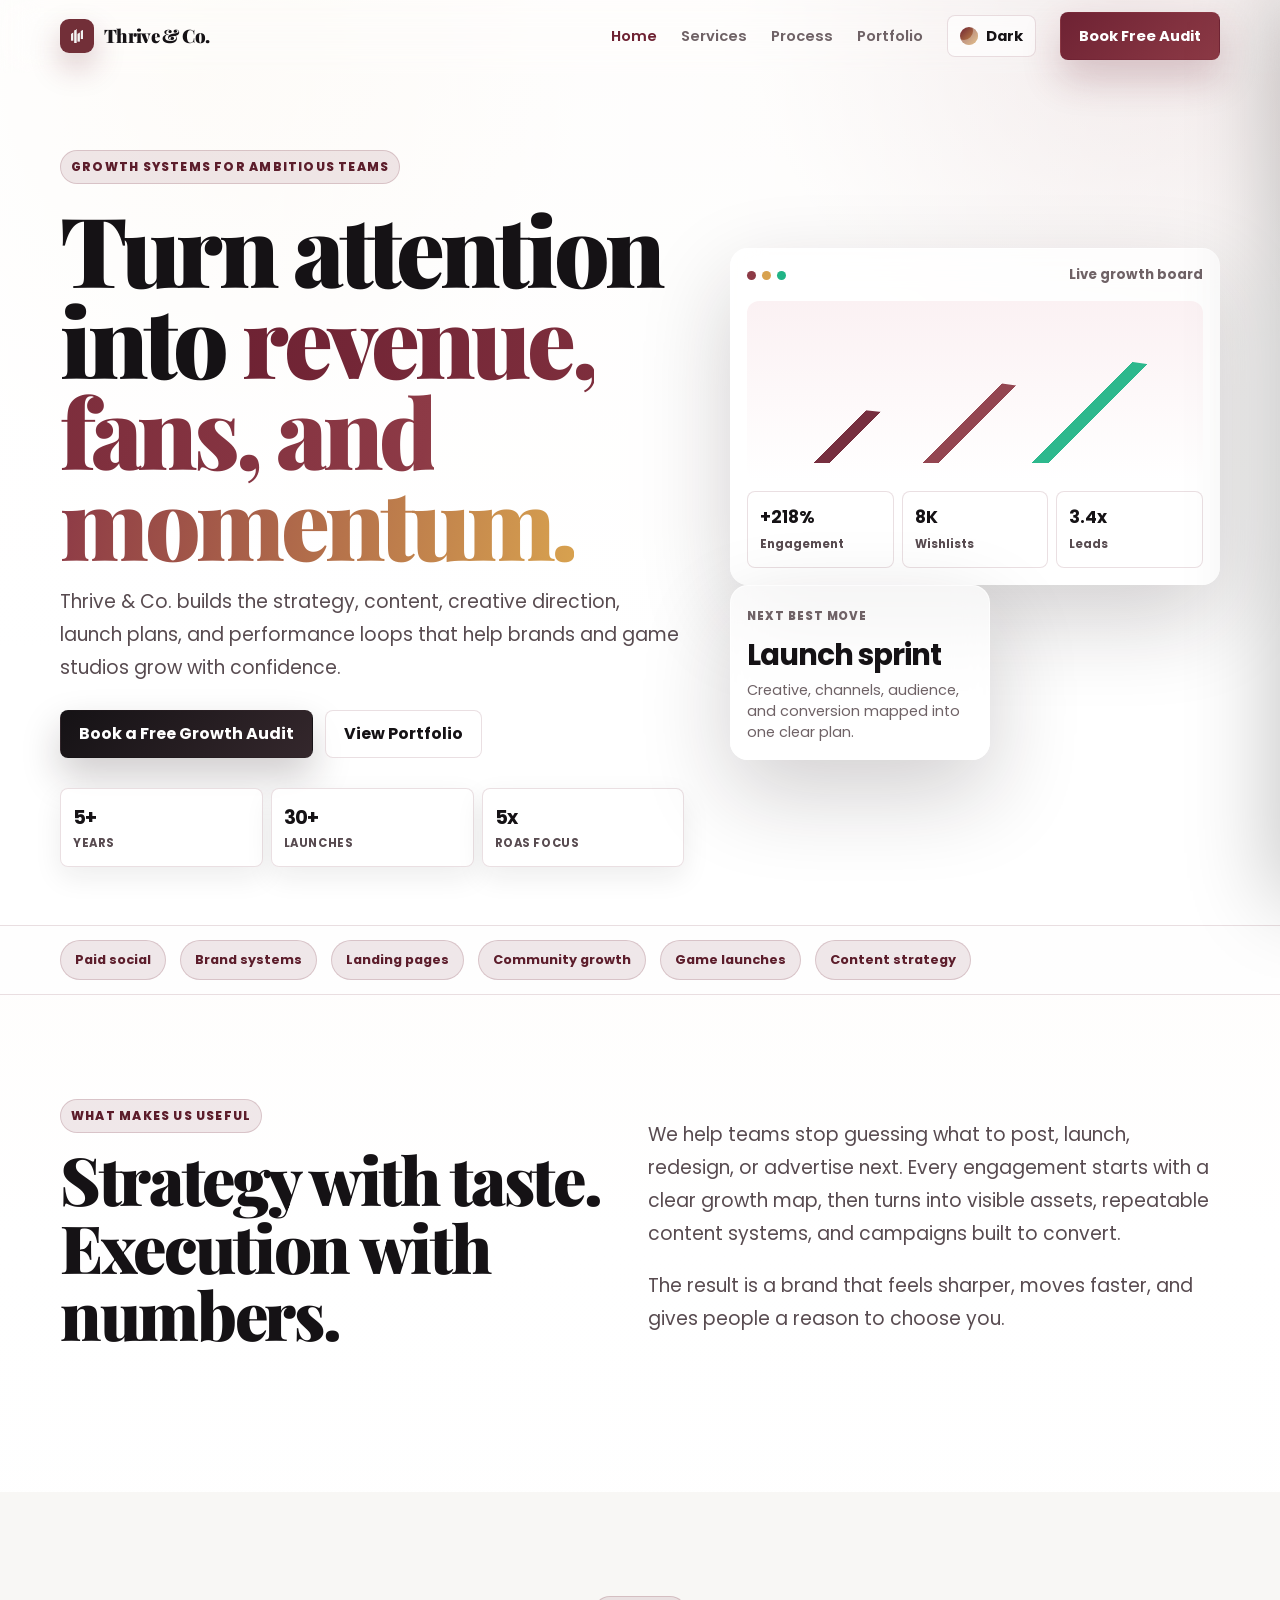
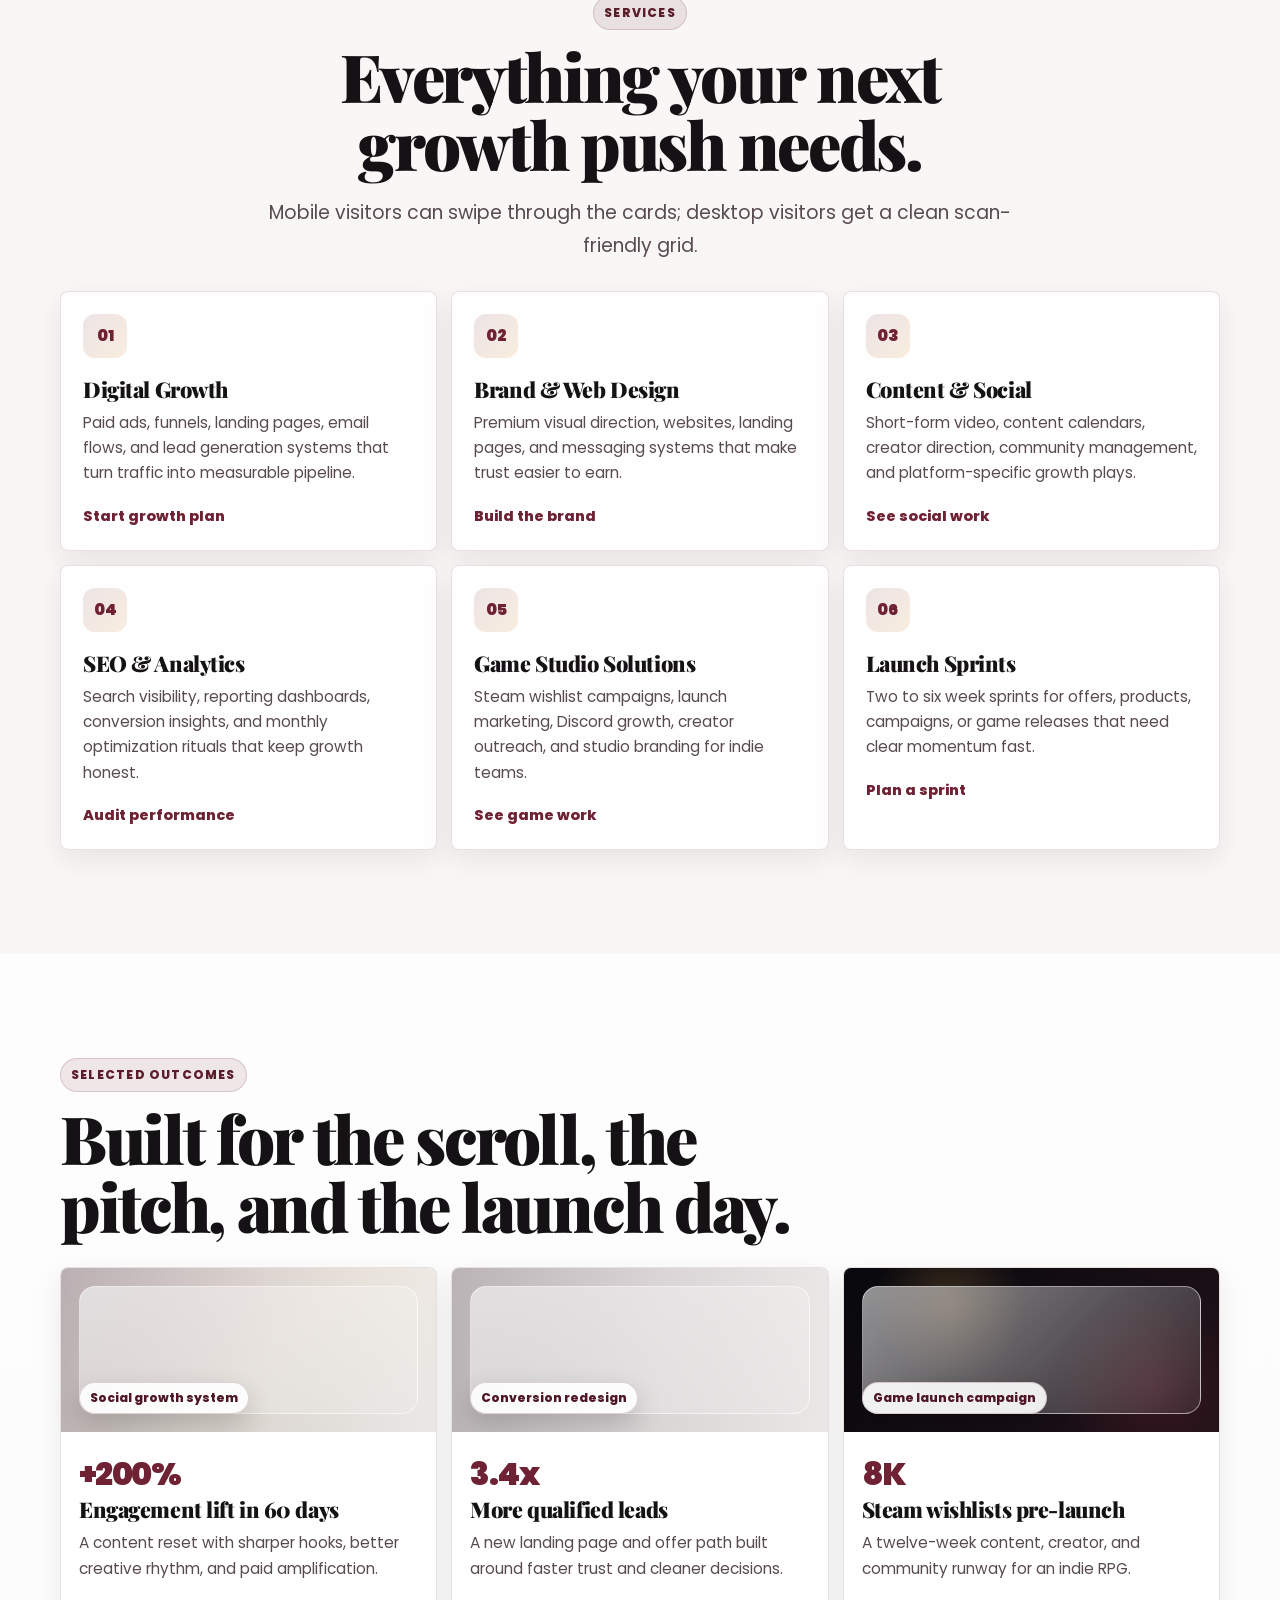
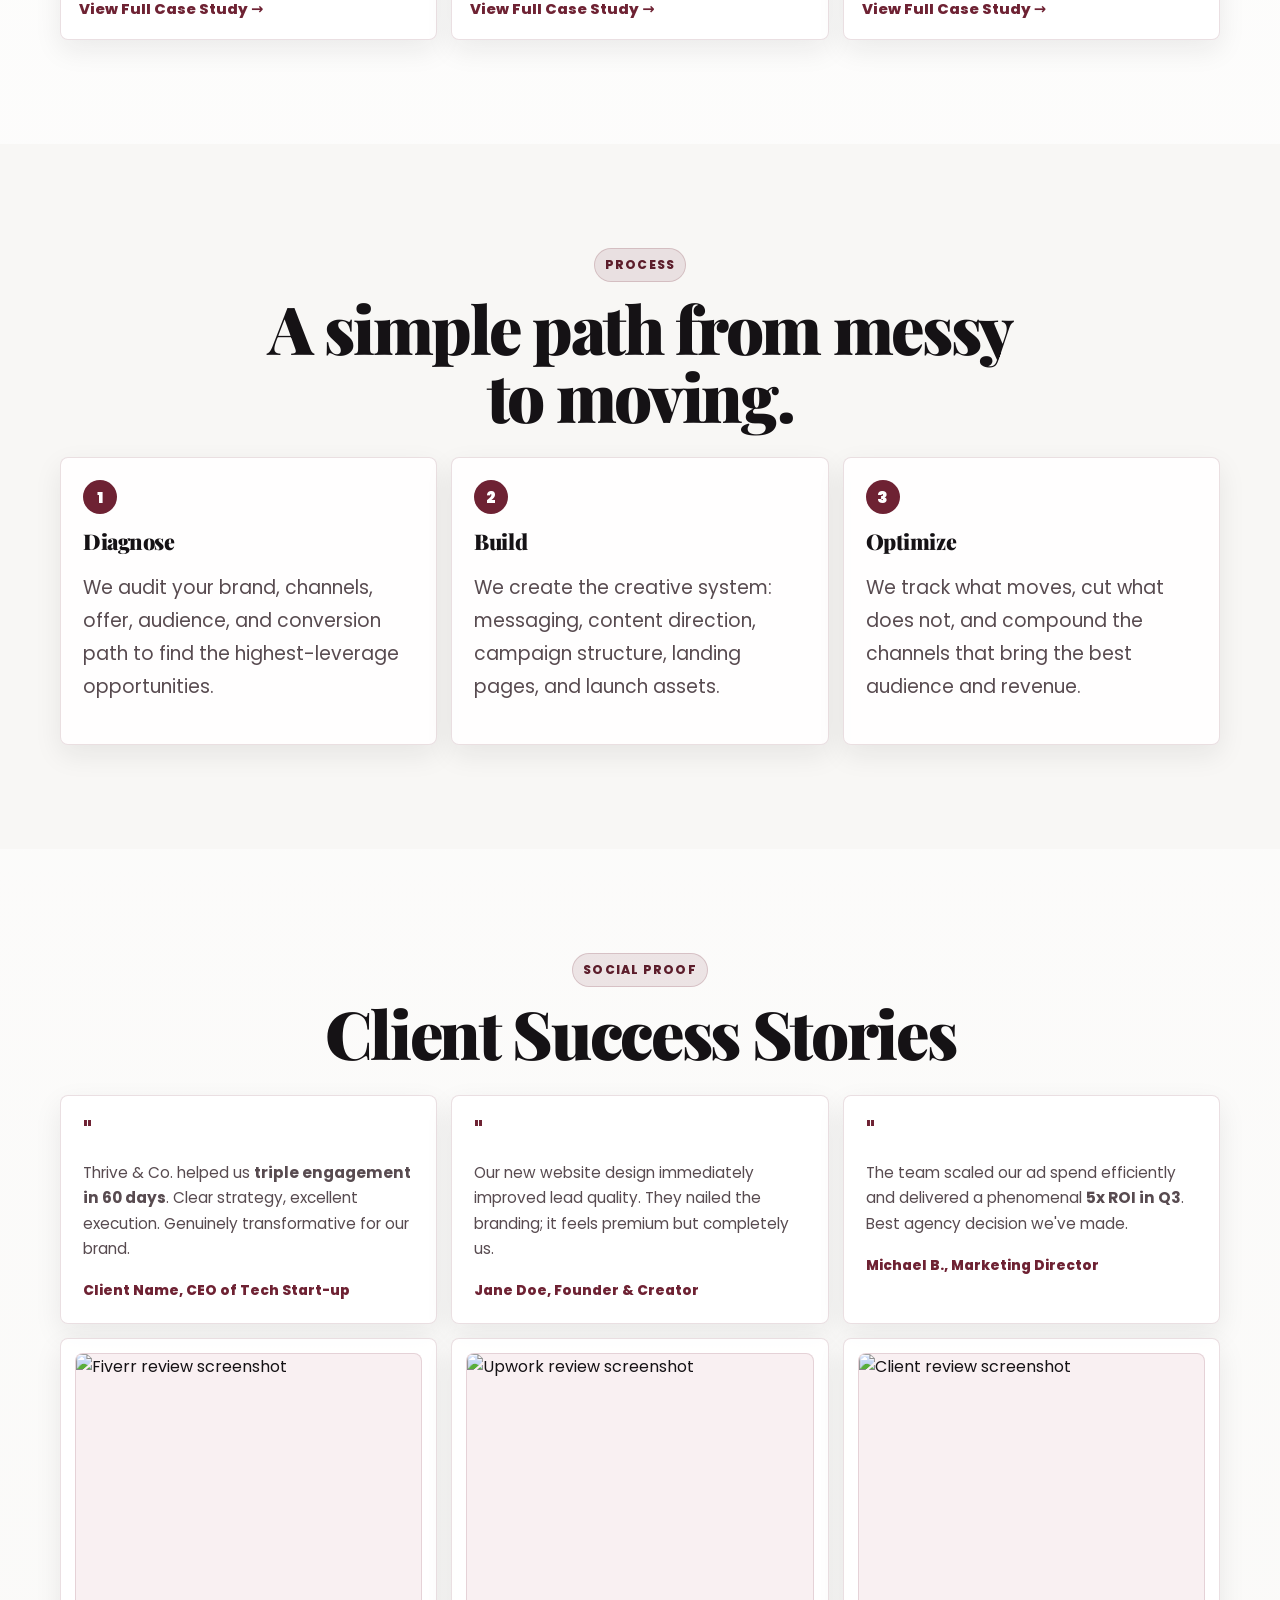
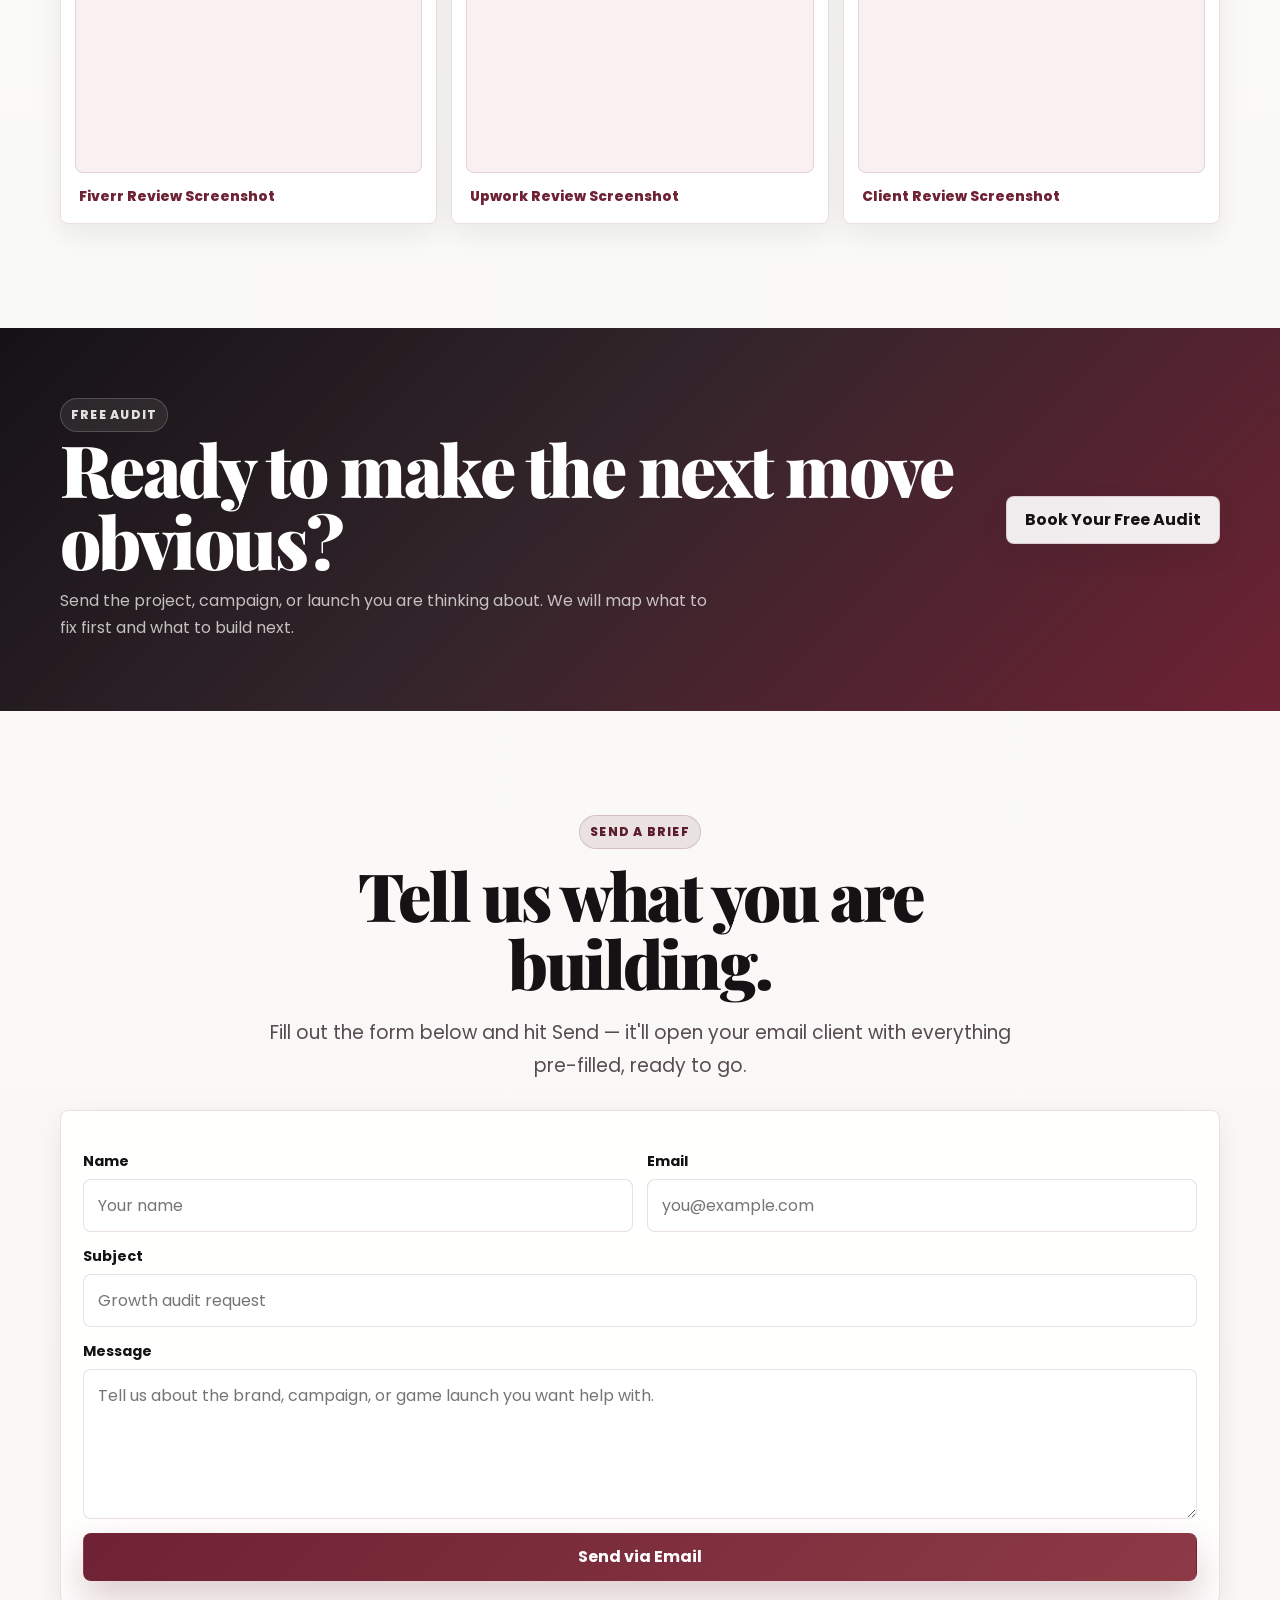
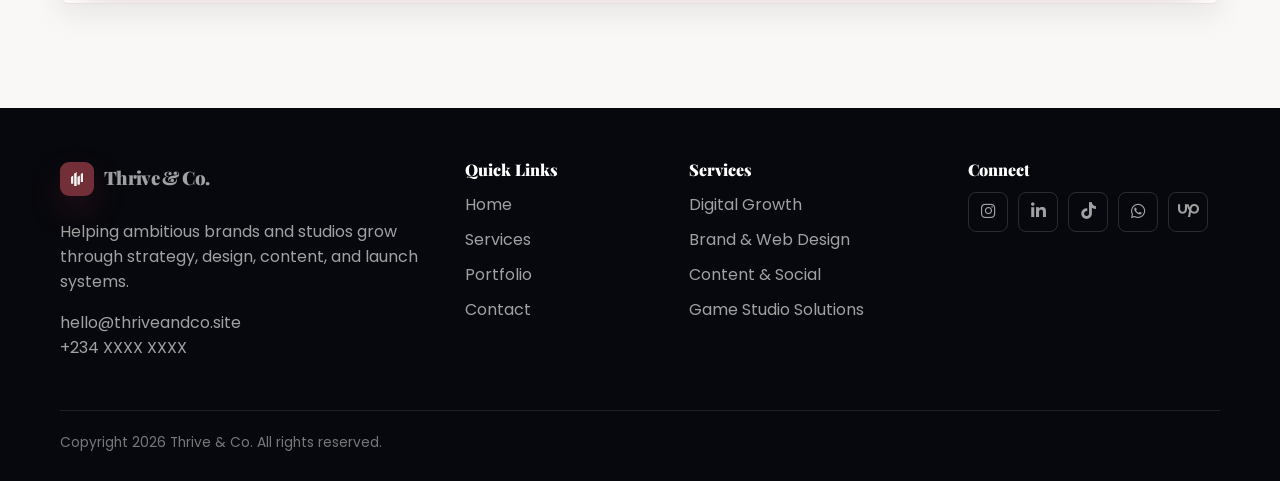
==== commit 8b24d290: "fix: correct domain to thriveandco.site and thrive-logo extension to .jpeg - Replaced all thriveandc" ====
--- a/index.html
+++ b/index.html
@@ -54,7 +54,7 @@
     "@type": "Organization",
     "name": "Thrive & Co.",
     "url": "https://thriveandco.site",
-    "logo": "https://thriveandco.site/images/thrive-logo.png",
+    "logo": "https://thriveandco.site/images/thrive-logo.jpeg",
     "description": "Digital marketing agency specialising in brand growth, content strategy, game studio marketing, and web design.",
     "contactPoint": {
       "@type": "ContactPoint",
@@ -78,7 +78,7 @@
     "@context": "https://schema.org",
     "@type": "WebSite",
     "name": "Thrive & Co.",
-    "url": "https://thriveandco.com",
+    "url": "https://thriveandco.site",
     "potentialAction": {
       "@type": "SearchAction",
       "target": "https://thriveandco.site/?s={search_term_string}",
@@ -122,7 +122,7 @@
   <aside class="mobile-drawer" id="mobile-menu" data-mobile-drawer aria-hidden="true">
     <div class="drawer-head">
       <a class="brand" href="index.html" aria-label="Thrive and Co. home">
-        <img src="images/thrive-logo.png" alt="Thrive &amp; Co. logo" class="brand-mark">
+        <img src="images/thrive-logo.jpeg" alt="Thrive &amp; Co. logo" class="brand-mark">
         <span>Thrive & Co.</span>
       </a>
       <button class="drawer-close" type="button" data-drawer-close aria-label="Close navigation menu">
@@ -372,7 +372,7 @@
           <h2>Ready to make the next move obvious?</h2>
           <p>Send the project, campaign, or launch you are thinking about. We will map what to fix first and what to build next.</p>
         </div>
-        <a class="btn btn-soft" href="mailto:hello@thriveandco.com?subject=Free%20Growth%20Audit%20Request">Book Your Free Audit</a>
+        <a class="btn btn-soft" href="mailto:hello@thriveandco.site?subject=Free%20Growth%20Audit%20Request">Book Your Free Audit</a>
       </div>
     </section>
 
@@ -386,7 +386,7 @@
         </div>
         <div class="card contact-form-card">
           <!-- MAILTO FORM: replace data-recipient with the real destination email address. No backend is required. -->
-          <form data-mailto-form data-recipient="hello@thriveandco.com">
+          <form data-mailto-form data-recipient="hello@thriveandco.site">
             <div class="form-grid">
               <div class="form-field">
                 <label for="contact-name">Name</label>
@@ -450,9 +450,9 @@
     <div class="container">
       <div class="footer-grid">
         <div>
-          <a class="brand" href="index.html"><img src="images/thrive-logo.png" alt="Thrive &amp; Co. logo" class="brand-mark"><span>Thrive & Co.</span></a>
+          <a class="brand" href="index.html"><img src="images/thrive-logo.jpeg" alt="Thrive &amp; Co. logo" class="brand-mark"><span>Thrive & Co.</span></a>
           <p>Helping ambitious brands and studios grow through strategy, design, content, and launch systems.</p>
-          <p>hello@thriveandco.com<br>+234 XXXX XXXX</p>
+          <p>hello@thriveandco.site<br>+234 XXXX XXXX</p>
         </div>
         <div>
           <h4>Quick Links</h4>
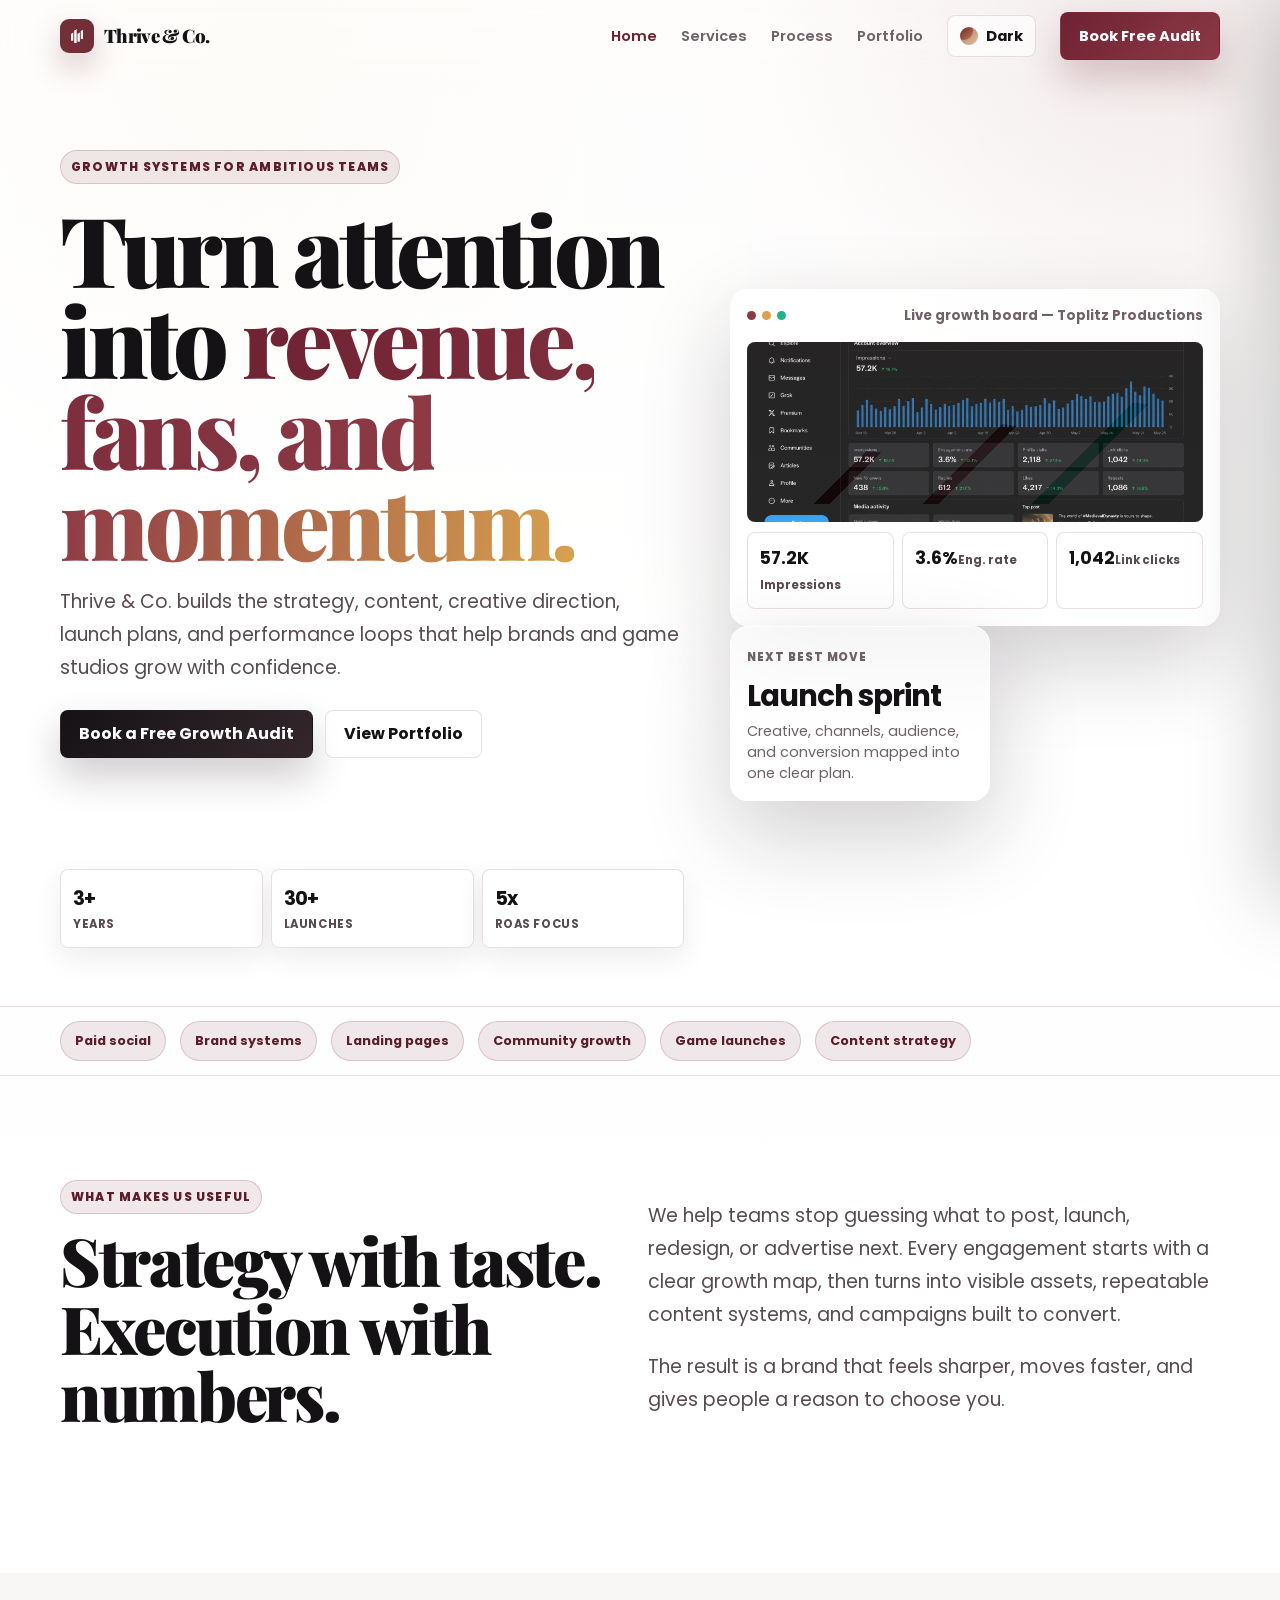
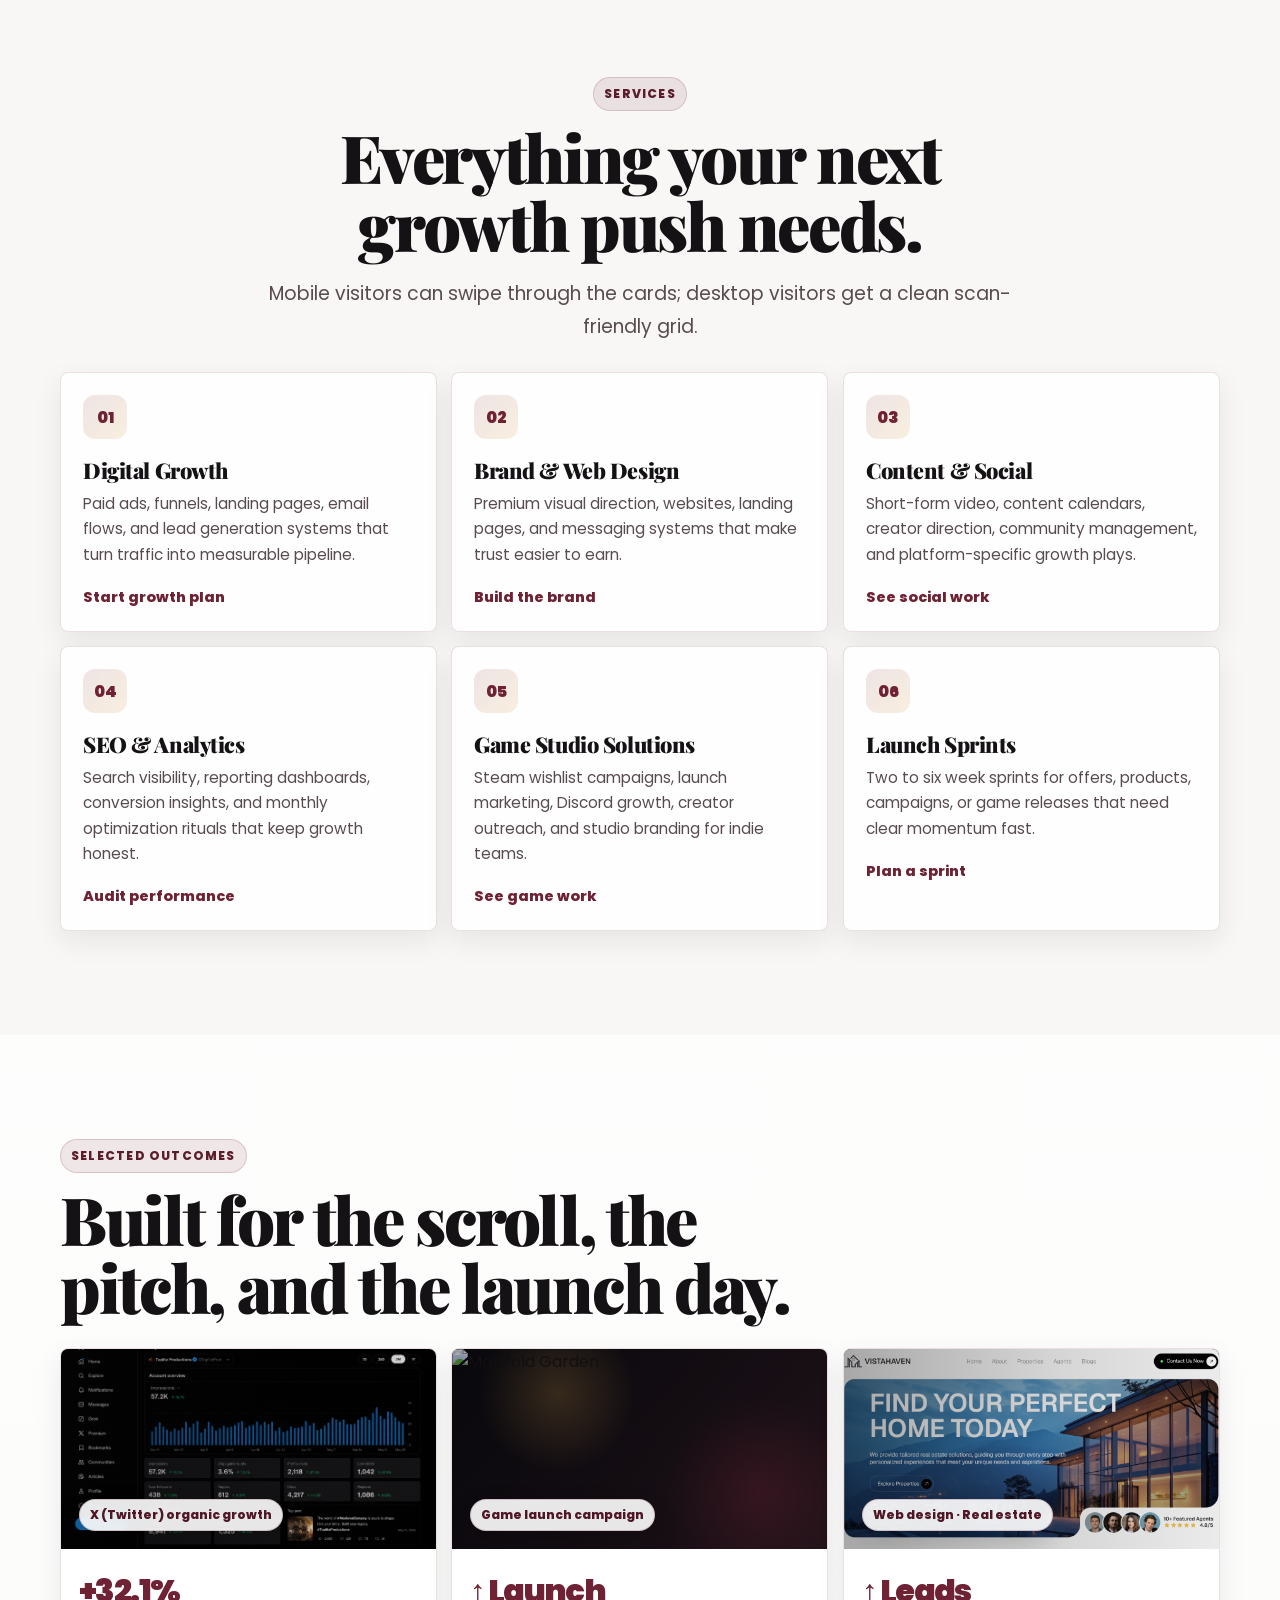
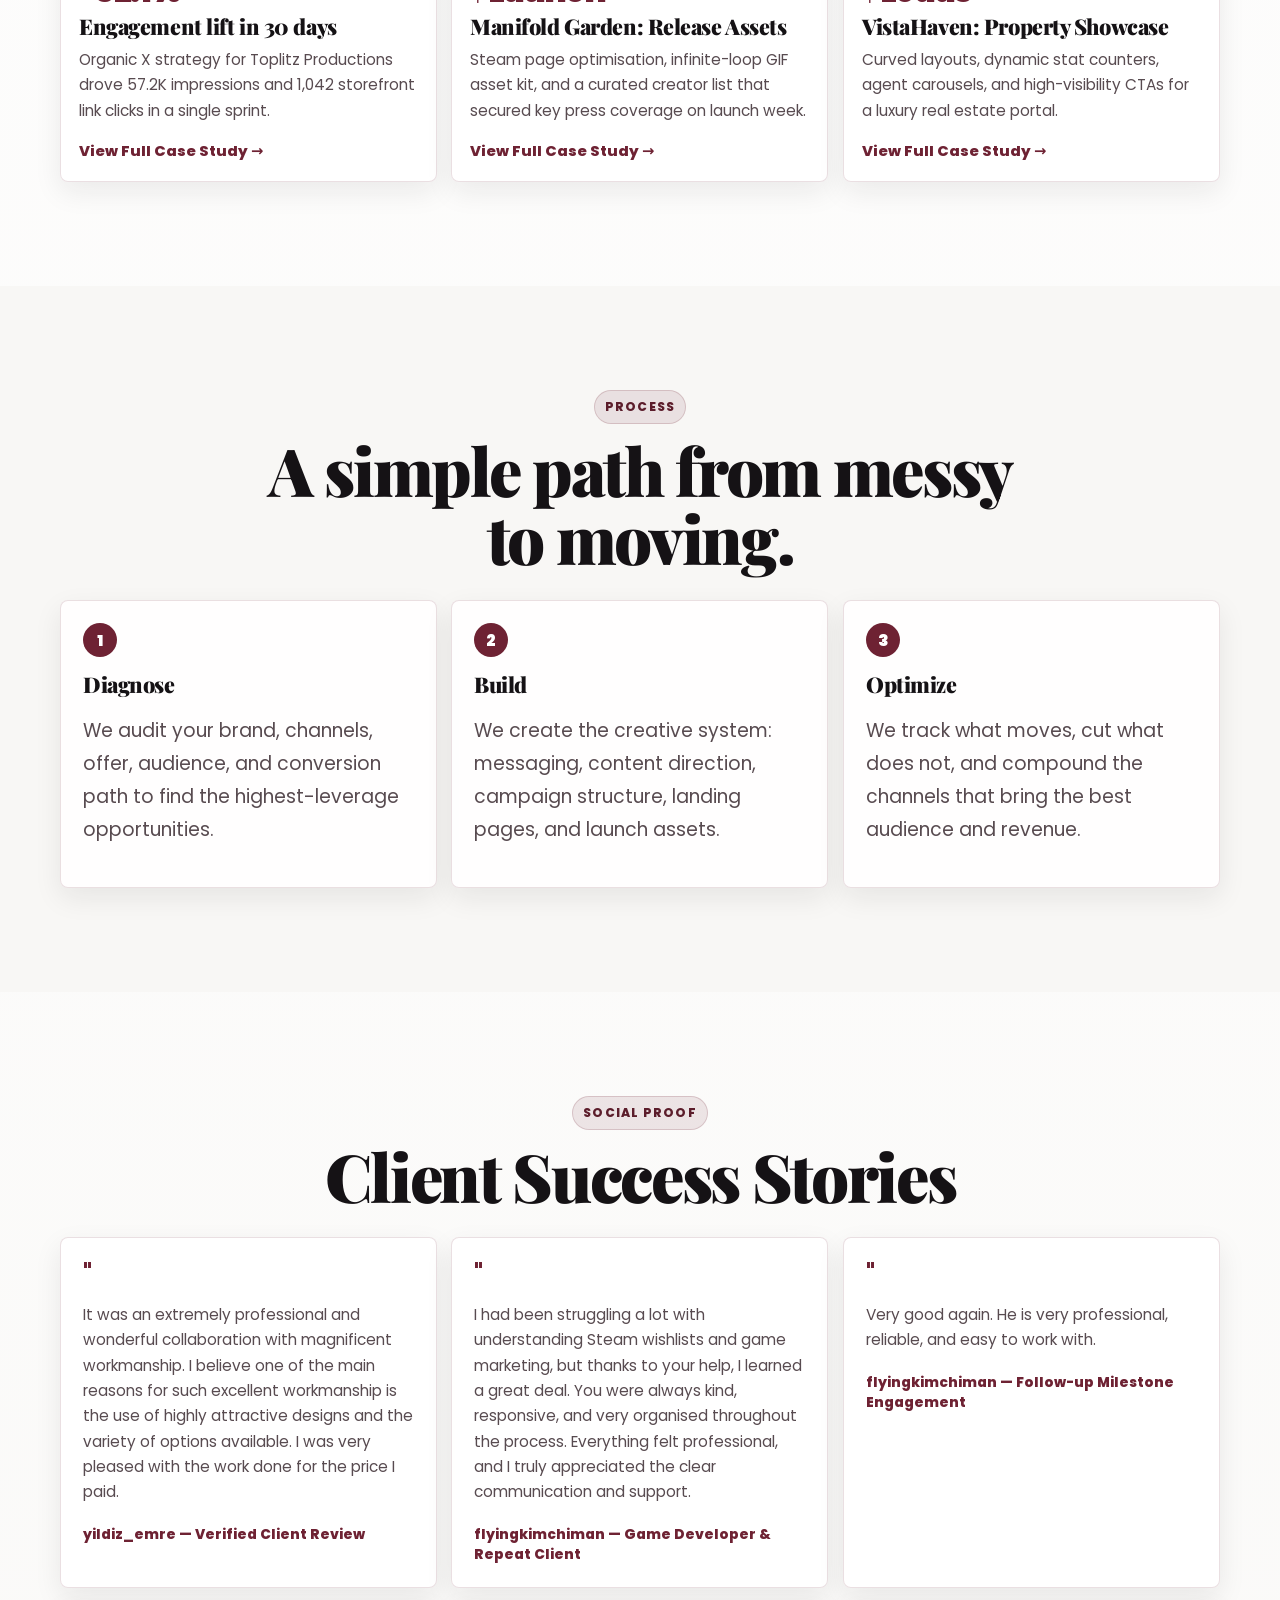
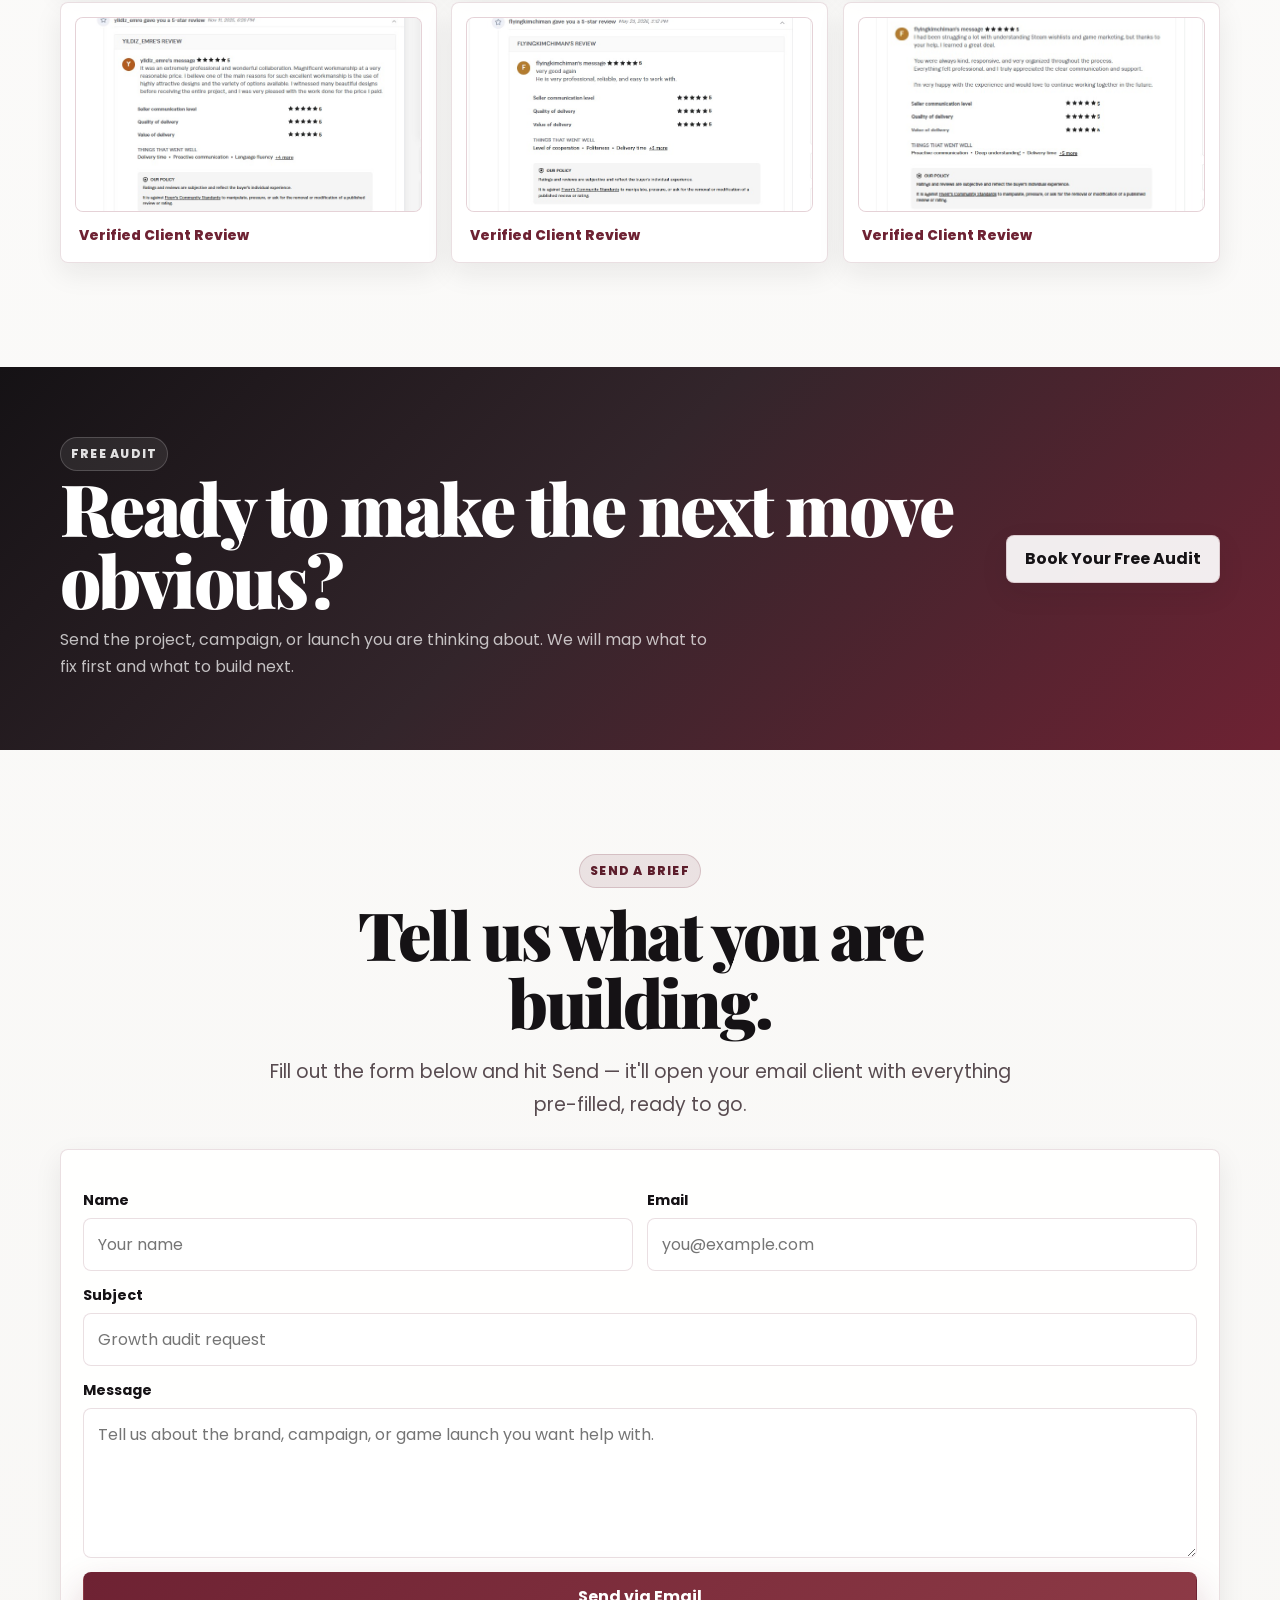
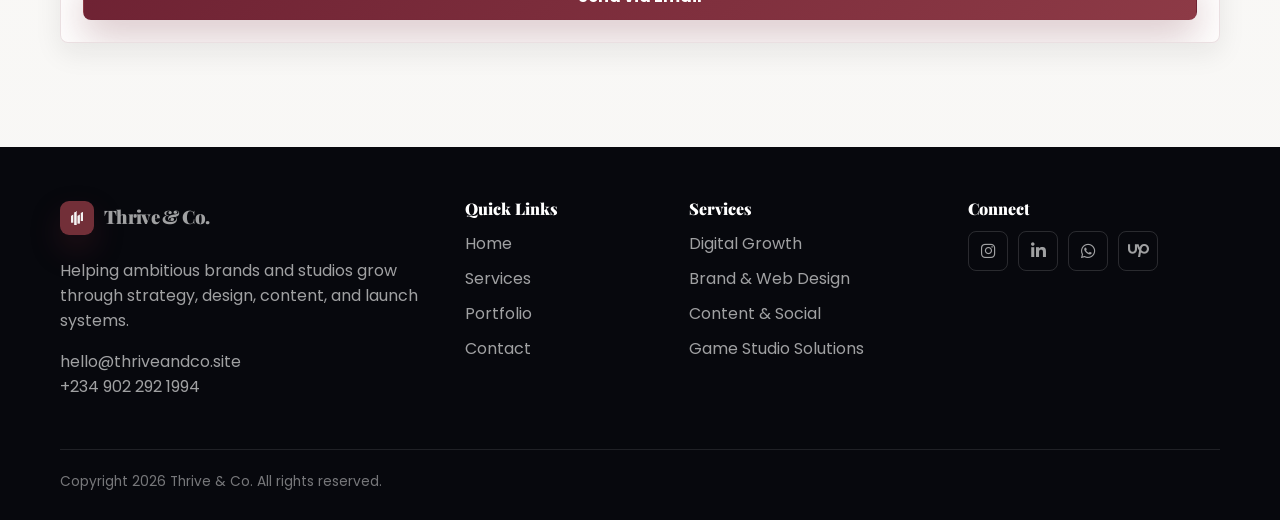
==== commit 30461ce8: "feat: major content, asset, and UX overhaul across both pages Content & Copy - Replaced all 3 game p" ====
--- a/index.html
+++ b/index.html
@@ -62,9 +62,8 @@
       "email": "hello@thriveandco.site"
     },
     "sameAs": [
-      "https://www.instagram.com/thriveandco",
-      "https://www.linkedin.com/company/thriveandco",
-      "https://www.tiktok.com/@thriveandco",
+      "https://www.instagram.com/thrive_by_ridwan",
+      "https://www.linkedin.com/in/ridwanullah-aboderin-055891359",
       "https://www.upwork.com/ag/thriveandco"
     ]
   }
@@ -97,6 +96,7 @@
   <link rel="stylesheet" href="styles.css">
 </head>
 <body>
+<div id="scroll-progress" aria-hidden="true"></div>
 <a class="skip-link" href="#main">Skip to content</a>
 <div class="site-shell">
   <nav class="nav" aria-label="Main navigation" data-nav>
@@ -154,8 +154,12 @@
             <a class="btn btn-primary btn-full" href="#contact">Book a Free Growth Audit</a>
             <a class="btn btn-outline btn-full" href="portfolio.html">View Portfolio</a>
           </div>
-          <div class="hero-proof" aria-label="Agency proof points">
-            <div class="proof-card"><strong>5+</strong><span>Years</span></div>
+          <div class="scroll-hint" aria-hidden="true">
+            <span>Scroll</span>
+            <svg fill="none" stroke="currentColor" stroke-width="2" viewBox="0 0 24 24"><path stroke-linecap="round" stroke-linejoin="round" d="M19 9l-7 7-7-7"/></svg>
+          </div>
+          <div class="hero-proof reveal" aria-label="Agency proof points">
+            <div class="proof-card"><strong>3+</strong><span>Years</span></div>
             <div class="proof-card"><strong>30+</strong><span>Launches</span></div>
             <div class="proof-card"><strong>5x</strong><span>ROAS focus</span></div>
           </div>
@@ -165,13 +169,15 @@
           <div class="visual-card dashboard-card">
             <div class="dashboard-top">
               <div class="dots"><span></span><span></span><span></span></div>
-              <small>Live growth board</small>
-            </div>
-            <div class="chart"></div>
+              <small>Live growth board — Toplitz Productions</small>
+            </div>
+            <div class="chart" style="position:relative;overflow:hidden;border-radius:8px;">
+              <img src="images/Toplitz Produtions.png" alt="Toplitz Productions X analytics" style="width:100%;height:100%;object-fit:cover;position:absolute;inset:0;opacity:0.85;">
+            </div>
             <div class="metric-row">
-              <div class="metric"><strong>+218%</strong><span>Engagement</span></div>
-              <div class="metric"><strong>8K</strong><span>Wishlists</span></div>
-              <div class="metric"><strong>3.4x</strong><span>Leads</span></div>
+              <div class="metric"><strong>57.2K</strong><span>Impressions</span></div>
+              <div class="metric"><strong>3.6%</strong><span>Eng. rate</span></div>
+              <div class="metric"><strong>1,042</strong><span>Link clicks</span></div>
             </div>
           </div>
           <div class="visual-card floating-card">
@@ -183,7 +189,7 @@
       </div>
     </section>
 
-    <div class="logo-strip" aria-label="Capabilities">
+    <div class="logo-strip reveal" aria-label="Capabilities">
       <div class="container">
         <span class="logo-pill">Paid social</span>
         <span class="logo-pill">Brand systems</span>
@@ -196,7 +202,7 @@
 
     <section class="section" id="about">
       <div class="container grid cols-2">
-        <div class="section-head">
+        <div class="section-head reveal">
           <span class="eyebrow">What makes us useful</span>
           <h2 class="section-title">Strategy with taste. Execution with numbers.</h2>
         </div>
@@ -209,44 +215,44 @@
 
     <section class="section alt" id="services">
       <div class="container">
-        <div class="section-head center">
+        <div class="section-head reveal center">
           <span class="eyebrow">Services</span>
           <h2 class="section-title">Everything your next growth push needs.</h2>
           <p class="section-copy">Mobile visitors can swipe through the cards; desktop visitors get a clean scan-friendly grid.</p>
         </div>
 
         <div class="cards-scroll grid cols-3">
-          <article class="card service-card">
+          <article class="card service-card"><span class="card-shine" aria-hidden="true"></span>
             <div class="service-icon">01</div>
             <h3>Digital Growth</h3>
             <p>Paid ads, funnels, landing pages, email flows, and lead generation systems that turn traffic into measurable pipeline.</p>
             <a class="service-link" href="#contact">Start growth plan</a>
           </article>
-          <article class="card service-card">
+          <article class="card service-card"><span class="card-shine" aria-hidden="true"></span>
             <div class="service-icon">02</div>
             <h3>Brand & Web Design</h3>
             <p>Premium visual direction, websites, landing pages, and messaging systems that make trust easier to earn.</p>
             <a class="service-link" href="#contact">Build the brand</a>
           </article>
-          <article class="card service-card">
+          <article class="card service-card"><span class="card-shine" aria-hidden="true"></span>
             <div class="service-icon">03</div>
             <h3>Content & Social</h3>
             <p>Short-form video, content calendars, creator direction, community management, and platform-specific growth plays.</p>
             <a class="service-link" href="portfolio.html#social">See social work</a>
           </article>
-          <article class="card service-card">
+          <article class="card service-card"><span class="card-shine" aria-hidden="true"></span>
             <div class="service-icon">04</div>
             <h3>SEO & Analytics</h3>
             <p>Search visibility, reporting dashboards, conversion insights, and monthly optimization rituals that keep growth honest.</p>
             <a class="service-link" href="#contact">Audit performance</a>
           </article>
-          <article class="card service-card">
+          <article class="card service-card"><span class="card-shine" aria-hidden="true"></span>
             <div class="service-icon">05</div>
             <h3>Game Studio Solutions</h3>
             <p>Steam wishlist campaigns, launch marketing, Discord growth, creator outreach, and studio branding for indie teams.</p>
             <a class="service-link" href="portfolio.html#games">See game work</a>
           </article>
-          <article class="card service-card">
+          <article class="card service-card"><span class="card-shine" aria-hidden="true"></span>
             <div class="service-icon">06</div>
             <h3>Launch Sprints</h3>
             <p>Two to six week sprints for offers, products, campaigns, or game releases that need clear momentum fast.</p>
@@ -258,39 +264,44 @@
 
     <section class="section" id="work-preview">
       <div class="container">
-        <div class="section-head">
+        <div class="section-head reveal">
           <span class="eyebrow">Selected outcomes</span>
           <h2 class="section-title">Built for the scroll, the pitch, and the launch day.</h2>
         </div>
         <div class="cards-scroll grid cols-3">
-          <!-- CASE STUDY MODAL TRIGGER: update copy/metrics here and the matching modal near the bottom of this file. -->
           <article class="card case-card" role="button" tabindex="0" data-modal-open="modal-project-1">
-            <div class="media-tile social"><span class="media-caption">Social growth system</span></div>
+            <div class="media-tile social has-image">
+              <img src="images/Toplitz Produtions.png" alt="Toplitz Productions X analytics" style="width:100%;height:100%;object-fit:cover;position:absolute;inset:0;">
+              <span class="media-caption">X (Twitter) organic growth</span>
+            </div>
             <div class="case-body">
-              <div class="case-metric">+200%</div>
-              <h3>Engagement lift in 60 days</h3>
-              <p>A content reset with sharper hooks, better creative rhythm, and paid amplification.</p>
-              <!-- CASE STUDY LINK PLACEHOLDER: replace # with a full case study URL if you prefer navigation instead of modal expansion. -->
+              <div class="case-metric">+32.1%</div>
+              <h3>Engagement lift in 30 days</h3>
+              <p>Organic X strategy for Toplitz Productions drove 57.2K impressions and 1,042 storefront link clicks in a single sprint.</p>
               <a class="case-link" href="#" data-modal-open="modal-project-1">View Full Case Study →</a>
             </div>
           </article>
           <article class="card case-card" role="button" tabindex="0" data-modal-open="modal-project-2">
-            <div class="media-tile branding"><span class="media-caption">Conversion redesign</span></div>
+            <div class="media-tile games has-image">
+              <img src="https://thisgengaming.com/wp-content/uploads/2020/08/Manifold-Garden-1536x864.png" alt="Manifold Garden" style="width:100%;height:100%;object-fit:cover;position:absolute;inset:0;">
+              <span class="media-caption">Game launch campaign</span>
+            </div>
             <div class="case-body">
-              <div class="case-metric">3.4x</div>
-              <h3>More qualified leads</h3>
-              <p>A new landing page and offer path built around faster trust and cleaner decisions.</p>
-              <!-- CASE STUDY LINK PLACEHOLDER: replace # with a full case study URL if you prefer navigation instead of modal expansion. -->
+              <div class="case-metric">↑ Launch</div>
+              <h3>Manifold Garden: Release Assets</h3>
+              <p>Steam page optimisation, infinite-loop GIF asset kit, and a curated creator list that secured key press coverage on launch week.</p>
               <a class="case-link" href="#" data-modal-open="modal-project-2">View Full Case Study →</a>
             </div>
           </article>
           <article class="card case-card" role="button" tabindex="0" data-modal-open="modal-project-3">
-            <div class="media-tile games"><span class="media-caption">Game launch campaign</span></div>
+            <div class="media-tile has-image">
+              <img src="images/vista-haven.png" alt="VistaHaven real estate portal" style="width:100%;height:100%;object-fit:cover;position:absolute;inset:0;">
+              <span class="media-caption">Web design · Real estate</span>
+            </div>
             <div class="case-body">
-              <div class="case-metric">8K</div>
-              <h3>Steam wishlists pre-launch</h3>
-              <p>A twelve-week content, creator, and community runway for an indie RPG.</p>
-              <!-- CASE STUDY LINK PLACEHOLDER: replace # with a full case study URL if you prefer navigation instead of modal expansion. -->
+              <div class="case-metric">↑ Leads</div>
+              <h3>VistaHaven: Property Showcase</h3>
+              <p>Curved layouts, dynamic stat counters, agent carousels, and high-visibility CTAs for a luxury real estate portal.</p>
               <a class="case-link" href="#" data-modal-open="modal-project-3">View Full Case Study →</a>
             </div>
           </article>
@@ -300,22 +311,22 @@
 
     <section class="section alt" id="process">
       <div class="container">
-        <div class="section-head center">
+        <div class="section-head reveal center">
           <span class="eyebrow">Process</span>
           <h2 class="section-title">A simple path from messy to moving.</h2>
         </div>
-        <div class="process-grid">
-          <article class="card process-card">
+        <div class="process-grid reveal">
+          <article class="card process-card"><span class="card-shine" aria-hidden="true"></span>
             <div class="step">1</div>
             <h3>Diagnose</h3>
             <p class="section-copy">We audit your brand, channels, offer, audience, and conversion path to find the highest-leverage opportunities.</p>
           </article>
-          <article class="card process-card">
+          <article class="card process-card"><span class="card-shine" aria-hidden="true"></span>
             <div class="step">2</div>
             <h3>Build</h3>
             <p class="section-copy">We create the creative system: messaging, content direction, campaign structure, landing pages, and launch assets.</p>
           </article>
-          <article class="card process-card">
+          <article class="card process-card"><span class="card-shine" aria-hidden="true"></span>
             <div class="step">3</div>
             <h3>Optimize</h3>
             <p class="section-copy">We track what moves, cut what does not, and compound the channels that bring the best audience and revenue.</p>
@@ -326,40 +337,37 @@
 
     <section class="section" id="testimonials">
       <div class="container">
-        <div class="section-head center">
+        <div class="section-head reveal center">
           <span class="eyebrow">Social Proof</span>
           <h2 class="section-title">Client Success Stories</h2>
         </div>
         <div class="cards-scroll grid cols-3">
-          <article class="card testimonial">
+          <article class="card testimonial"><span class="card-shine" aria-hidden="true"></span>
             <div class="quote-mark">&quot;</div>
-            <p>Thrive & Co. helped us <strong>triple engagement in 60 days</strong>. Clear strategy, excellent execution. Genuinely transformative for our brand.</p>
-            <div class="person">Client Name, CEO of Tech Start-up</div>
-          </article>
-          <article class="card testimonial">
+            <p>It was an extremely professional and wonderful collaboration with magnificent workmanship. I believe one of the main reasons for such excellent workmanship is the use of highly attractive designs and the variety of options available. I was very pleased with the work done for the price I paid.</p>
+            <div class="person">yildiz_emre — Verified Client Review</div>
+          </article>
+          <article class="card testimonial"><span class="card-shine" aria-hidden="true"></span>
             <div class="quote-mark">&quot;</div>
-            <p>Our new website design immediately improved lead quality. They nailed the branding; it feels premium but completely us.</p>
-            <div class="person">Jane Doe, Founder & Creator</div>
-          </article>
-          <article class="card testimonial">
+            <p>I had been struggling a lot with understanding Steam wishlists and game marketing, but thanks to your help, I learned a great deal. You were always kind, responsive, and very organised throughout the process. Everything felt professional, and I truly appreciated the clear communication and support.</p>
+            <div class="person">flyingkimchiman — Game Developer &amp; Repeat Client</div>
+          </article>
+          <article class="card testimonial"><span class="card-shine" aria-hidden="true"></span>
             <div class="quote-mark">&quot;</div>
-            <p>The team scaled our ad spend efficiently and delivered a phenomenal <strong>5x ROI in Q3</strong>. Best agency decision we've made.</p>
-            <div class="person">Michael B., Marketing Director</div>
-          </article>
-          <!-- TEMPORARY REVIEW IMAGE: replace src with a real Fiverr review screenshot. -->
-          <article class="card testimonial image-review">
-            <img src="https://placehold.co/640x420/f9f0f2/6E2233?text=Fiverr+Review+Screenshot" alt="Fiverr review screenshot" loading="lazy" width="640" height="420">
-            <div class="person">Fiverr Review Screenshot</div>
-          </article>
-          <!-- TEMPORARY REVIEW IMAGE: replace src with a real Upwork review screenshot. -->
-          <article class="card testimonial image-review">
-            <img src="https://placehold.co/640x420/f8f7f5/6E2233?text=Upwork+Review+Screenshot" alt="Upwork review screenshot" loading="lazy" width="640" height="420">
-            <div class="person">Upwork Review Screenshot</div>
-          </article>
-          <!-- TEMPORARY REVIEW IMAGE: replace src with another real marketplace/client review screenshot. -->
-          <article class="card testimonial image-review">
-            <img src="https://placehold.co/640x420/f9f0f2/6E2233?text=Client+Review+Screenshot" alt="Client review screenshot" loading="lazy" width="640" height="420">
-            <div class="person">Client Review Screenshot</div>
+            <p>Very good again. He is very professional, reliable, and easy to work with.</p>
+            <div class="person">flyingkimchiman — Follow-up Milestone Engagement</div>
+          </article>
+          <article class="card testimonial image-review"><span class="card-shine" aria-hidden="true"></span>
+            <img src="images/Review1.jpg" alt="Client review screenshot" loading="lazy" width="640" height="360">
+            <div class="person">Verified Client Review</div>
+          </article>
+          <article class="card testimonial image-review"><span class="card-shine" aria-hidden="true"></span>
+            <img src="images/Review2.jpg" alt="Client review screenshot" loading="lazy" width="640" height="360">
+            <div class="person">Verified Client Review</div>
+          </article>
+          <article class="card testimonial image-review"><span class="card-shine" aria-hidden="true"></span>
+            <img src="images/Review3.jpg" alt="Client review screenshot" loading="lazy" width="640" height="360">
+            <div class="person">Verified Client Review</div>
           </article>
         </div>
       </div>
@@ -379,7 +387,7 @@
 
     <section class="section" id="contact-form">
       <div class="container">
-        <div class="section-head center">
+        <div class="section-head reveal center">
           <span class="eyebrow">Send a Brief</span>
           <h2 class="section-title">Tell us what you are building.</h2>
           <p class="section-copy">Fill out the form below and hit Send — it'll open your email client with everything pre-filled, ready to go.</p>
@@ -415,33 +423,44 @@
     <div class="modal-content">
       <button class="modal-close" type="button" data-modal-close aria-label="Close case study">×</button>
       <span class="eyebrow">Case Study</span>
-      <h3 id="modal1-title">Project Alpha: Social Engagement Blast</h3>
-      <div class="modal-visual media-tile social" aria-label="Placeholder for Brand Alpha case study image"></div>
-      <p><strong>Client Challenge:</strong> Brand Alpha had strong products but low social visibility and inconsistent engagement.</p>
-      <p><strong>Our Approach:</strong> We rebuilt the content calendar around reels, proof-led posts, creator collaborations, and paid amplification.</p>
-      <p><strong>Results:</strong> Engagement increased by <strong>+200%</strong> in 60 days with stronger referral traffic and a cleaner brand presence.</p>
+      <h3 id="modal1-title">Toplitz Productions: Community Velocity Strategy</h3>
+      <div class="modal-visual media-tile has-image" aria-label="Toplitz Productions X analytics screenshot" style="position:relative;overflow:hidden;">
+        <img src="images/Toplitz Produtions.png" alt="Toplitz Productions X analytics" style="width:100%;height:100%;object-fit:cover;position:absolute;inset:0;">
+      </div>
+      <p><strong>The Problem:</strong> A mid-sized European publisher wanted to convert background interest into measurable community momentum on X (formerly Twitter) leading up to a major seasonal content update for their flagship simulation franchise.</p>
+      <p><strong>The Strategy:</strong> I took over daily optimisation and community engagement on X, deploying content emphasising user-generated narratives ("Live your story. Build your legacy."). I focused on high-conversion visual elements, structured community reply strategies, and organic pacing to turn historical simulation players into active advocates.</p>
+      <p><strong>Results (30-Day Sprint):</strong></p>
+      <ul style="color:var(--muted);line-height:1.9;padding-left:1.2rem;">
+        <li><strong>57.2K total impressions</strong> generated entirely via organic content positioning (↑ 18.7%)</li>
+        <li><strong>3.6% average engagement rate</strong> by transforming generic broadcasts into interactive dialogue (↑ 32.1%)</li>
+        <li><strong>1,042 trackable link clicks</strong> driven directly to the game's storefront and community hubs (↑ 19.3%)</li>
+      </ul>
     </div>
   </div>
   <div class="modal" id="modal-project-2" role="dialog" aria-modal="true" aria-labelledby="modal2-title">
     <div class="modal-content">
       <button class="modal-close" type="button" data-modal-close aria-label="Close case study">×</button>
       <span class="eyebrow">Case Study</span>
-      <h3 id="modal2-title">Project Beta: Lead Generation Mastery</h3>
-      <div class="modal-visual media-tile branding" aria-label="Placeholder for Brand Beta case study image"></div>
-      <p><strong>Client Challenge:</strong> Brand Beta needed more qualified leads, but their old page was unclear and slow to build trust.</p>
-      <p><strong>Our Approach:</strong> We redesigned the landing flow, tightened the offer, and created a conversion path with stronger proof.</p>
-      <p><strong>Results:</strong> Qualified leads grew by <strong>3.4x</strong> while the team got a sharper page to support paid campaigns.</p>
+      <h3 id="modal2-title">Manifold Garden: Release Asset & Creator Strategy</h3>
+      <div class="modal-visual media-tile has-image" aria-label="Manifold Garden screenshot" style="position:relative;overflow:hidden;">
+        <img src="https://thisgengaming.com/wp-content/uploads/2020/08/Manifold-Garden-1536x864.png" alt="Manifold Garden" style="width:100%;height:100%;object-fit:cover;position:absolute;inset:0;">
+      </div>
+      <p><strong>Client Challenge:</strong> A solo developer needed targeted launch support for a mind-bending puzzle game seven years in the making — with a non-Euclidean concept requiring careful positioning for non-gamer press.</p>
+      <p><strong>Our Approach:</strong> Optimised Steam page messaging for broader, non-gamer appeal; designed a high-conversion social media asset kit featuring infinite-loop gameplay GIFs; and built a curated creator outreach list targeting aesthetic and architecture-adjacent audiences.</p>
+      <p><strong>Results:</strong> The asset kit and creator list secured <strong>key coverage during launch week</strong>, positioning the game as a work of high art across a successful multi-platform release.</p>
     </div>
   </div>
   <div class="modal" id="modal-project-3" role="dialog" aria-modal="true" aria-labelledby="modal3-title">
     <div class="modal-content">
       <button class="modal-close" type="button" data-modal-close aria-label="Close case study">×</button>
       <span class="eyebrow">Case Study</span>
-      <h3 id="modal3-title">Project Gamma: Game Launch Runway</h3>
-      <div class="modal-visual media-tile games" aria-label="Placeholder for game launch case study image"></div>
-      <p><strong>Client Challenge:</strong> A small studio needed players aware of the game before launch day, not after.</p>
-      <p><strong>Our Approach:</strong> We built a 12-week wishlist, creator outreach, and community rhythm around the game hook.</p>
-      <p><strong>Results:</strong> The campaign drove <strong>8K Steam wishlists</strong> before launch and gave the studio a repeatable release system.</p>
+      <h3 id="modal3-title">VistaHaven: Property Showcase & Lead Engine</h3>
+      <div class="modal-visual media-tile has-image" aria-label="VistaHaven real estate portal screenshot" style="position:relative;overflow:hidden;">
+        <img src="images/vista-haven.png" alt="VistaHaven real estate portal" style="width:100%;height:100%;object-fit:cover;position:absolute;inset:0;">
+      </div>
+      <p><strong>Client Challenge:</strong> A real estate agency needed an elite web portal that would present high-value properties with credibility and capture premium agent leads without feeling generic or template-built.</p>
+      <p><strong>Our Approach:</strong> I engineered a modern, curved container layout featuring dynamic stat counters, custom agent profile carousels, and high-visibility interactive call-to-action touchpoints — built for both visual impact and lead conversion.</p>
+      <p><strong>Results:</strong> The portal elevated the agency's perceived prestige, streamlined property browsing, and created clearly defined lead capture touchpoints that increased qualified agent enquiries from day one.</p>
     </div>
   </div>
   </main>
@@ -452,7 +471,13 @@
         <div>
           <a class="brand" href="index.html"><img src="images/thrive-logo.jpeg" alt="Thrive &amp; Co. logo" class="brand-mark"><span>Thrive & Co.</span></a>
           <p>Helping ambitious brands and studios grow through strategy, design, content, and launch systems.</p>
-          <p>hello@thriveandco.site<br>+234 XXXX XXXX</p>
+          <p>hello@thriveandco.site<br>
+            <a href="https://wa.me/2349022921994" class="phone-copy" id="phone-copy-footer" onclick="copyPhone(event, '+234 902 292 1994')">
+              +234 902 292 1994
+              <i class="fas fa-copy copy-icon" aria-hidden="true"></i>
+              <span class="copy-tip">Copied!</span>
+            </a>
+          </p>
         </div>
         <div>
           <h4>Quick Links</h4>
@@ -475,11 +500,10 @@
         <div>
           <h4>Connect</h4>
           <div class="social-links">
-            <!-- SOCIAL LINKS: replace # with the real profile URLs. -->
-            <a href="#" aria-label="Instagram"><i class="fab fa-instagram"></i></a>
-            <a href="#" aria-label="LinkedIn"><i class="fab fa-linkedin-in"></i></a>
-            <a href="#" aria-label="TikTok"><i class="fab fa-tiktok"></i></a>
-            <a href="#" aria-label="WhatsApp"><i class="fab fa-whatsapp"></i></a>
+            <a href="https://www.instagram.com/thrive_by_ridwan" aria-label="Instagram"><i class="fab fa-instagram"></i></a>
+            <a href="https://www.linkedin.com/in/ridwanullah-aboderin-055891359?utm_source=share_via&utm_content=profile&utm_medium=member_android" aria-label="LinkedIn"><i class="fab fa-linkedin-in"></i></a>
+            <!-- <a href="#" aria-label="TikTok"><i class="fab fa-tiktok"></i></a> -->
+            <a href="https://wa.me/2349022921994" aria-label="WhatsApp"><i class="fab fa-whatsapp"></i></a>
             <a href="#" aria-label="Upwork"><i class="fab fa-upwork"></i></a>
           </div>
         </div>
--- a/styles.css
+++ b/styles.css
@@ -417,32 +417,58 @@
   inset: 0;
   z-index: 90;
   display: flex;
-  align-items: flex-end;
+  align-items: center;
   justify-content: center;
-  padding: 16px;
-  background: rgba(8,8,12,0.62);
+  padding: clamp(16px, 4vw, 40px);
+  background: rgba(8,8,12,0.82);
+  backdrop-filter: blur(6px);
+  -webkit-backdrop-filter: blur(6px);
   opacity: 0;
   visibility: hidden;
-  transition: opacity 420ms var(--ease-water), visibility 420ms var(--ease-water);
+  transition: opacity 380ms var(--ease-water), visibility 380ms var(--ease-water);
 }
 .modal.is-open { opacity: 1; visibility: visible; }
 .modal-content {
-  width: min(720px, 100%);
-  max-height: 88dvh;
-  overflow: auto;
-  border-radius: 18px 18px 0 0;
-  background: var(--paper);
+  position: relative;
+  width: min(580px, 100%);
+  max-height: min(82vh, 82dvh);
+  overflow-y: auto;
+  overflow-x: hidden;
+  border-radius: 20px;
+  background: var(--paper) !important;
   color: var(--ink);
-  box-shadow: var(--shadow-lg);
-  padding: 24px;
-  transform: translateY(28px) scale(0.98);
-  transition: transform 520ms var(--ease-water);
-}
-.modal.is-open .modal-content { transform: translateY(0) scale(1); }
-.modal-close { float: right; width: 38px; height: 38px; border-radius: 50%; border: 1px solid var(--line); background: var(--wine-soft); color: var(--wine); cursor: pointer; }
-.modal-content h3 { margin: 14px 0; font-size: clamp(1.9rem, 8vw, 3rem); }
-.modal-visual { height: 220px; border-radius: var(--radius); margin: 16px 0 20px; background: linear-gradient(135deg, var(--wine-soft), #fff8ef); border: 1px solid var(--line); }
-.modal-content p { color: var(--muted); line-height: 1.72; }
+  box-shadow: 0 32px 80px rgba(0,0,0,0.45);
+  padding: clamp(20px, 5vw, 36px);
+  transform: scale(0.93);
+  transition: transform 440ms var(--ease-water);
+}
+.modal.is-open .modal-content { transform: scale(1); }
+.modal-close {
+  position: absolute;
+  top: 16px; right: 16px;
+  width: 36px; height: 36px;
+  border-radius: 50%;
+  border: 1px solid var(--line);
+  background: var(--wine-soft);
+  color: var(--wine);
+  cursor: pointer;
+  display: flex; align-items: center; justify-content: center;
+  font-size: 1.1rem;
+  line-height: 1;
+  transition: background 0.2s, color 0.2s;
+  float: none;
+}
+.modal-close:hover { background: var(--wine); color: #fff; }
+.modal-content h3 { margin: 12px 0 16px; font-size: clamp(1.3rem, 3vw, 1.8rem); padding-right: 32px; }
+.modal-visual {
+  height: 200px;
+  border-radius: var(--radius);
+  margin: 0 0 20px;
+  background: linear-gradient(135deg, var(--wine-soft), #fff8ef);
+  border: 1px solid var(--line);
+  overflow: hidden;
+}
+.modal-content p { color: var(--muted); line-height: 1.72; margin-bottom: 12px; }
 
 @media (min-width: 640px) {
   .hero-actions { flex-direction: row; }
@@ -468,8 +494,6 @@
   .page-hero { padding: 154px 0 82px; }
   .stats-grid { grid-template-columns: repeat(4, 1fr); }
   .banner-content { padding: 44px; }
-  .modal { align-items: center; }
-  .modal-content { border-radius: 18px; padding: 32px; }
 }
 @media (min-width: 1024px) {
   .hero-visual { min-height: 520px; }
@@ -521,7 +545,6 @@
 .metric,
 .stat,
 .portfolio-cta,
-.modal-content,
 .drawer-links a,
 .drawer-links button {
   background-color: var(--surface);
@@ -632,11 +655,13 @@
 .image-review { padding: 14px; }
 .image-review img {
   width: 100%;
-  min-height: 220px;
+  height: auto;
+  aspect-ratio: 16/9;
   object-fit: cover;
   border-radius: var(--radius);
   border: 1px solid var(--line);
   background: var(--wine-soft);
+  display: block;
 }
 .image-review .person { margin: 14px 4px 2px; }
 
@@ -824,4 +849,163 @@
 .banner-content,
 .media-caption {
   z-index: 4;
+}
+
+/* ── COPYABLE PHONE NUMBER ─────────────────────── */
+.phone-copy {
+  display: inline-flex;
+  align-items: center;
+  gap: 6px;
+  cursor: pointer;
+  text-decoration: none;
+  color: inherit;
+  position: relative;
+}
+.phone-copy .copy-icon {
+  opacity: 0;
+  font-size: 0.78rem;
+  color: var(--wine);
+  transition: opacity 0.2s ease;
+  flex-shrink: 0;
+}
+.phone-copy:hover .copy-icon { opacity: 1; }
+.phone-copy:hover { color: var(--wine); }
+.phone-copy .copy-tip {
+  position: absolute;
+  bottom: calc(100% + 6px);
+  left: 50%;
+  transform: translateX(-50%);
+  background: var(--wine);
+  color: #fff;
+  font-size: 0.7rem;
+  font-weight: 600;
+  padding: 3px 8px;
+  border-radius: 6px;
+  white-space: nowrap;
+  opacity: 0;
+  pointer-events: none;
+  transition: opacity 0.2s ease;
+}
+.phone-copy.copied .copy-tip { opacity: 1; }
+
+/* ══════════════════════════════════════════
+   SCROLL PROGRESS BAR
+══════════════════════════════════════════ */
+#scroll-progress {
+  position: fixed;
+  top: 0; left: 0;
+  height: 3px;
+  width: 0%;
+  background: linear-gradient(90deg, var(--wine), #c45a6e);
+  z-index: 200;
+  transition: width 0.1s linear;
+  border-radius: 0 2px 2px 0;
+}
+
+/* ══════════════════════════════════════════
+   SCROLL-REVEAL ANIMATIONS
+══════════════════════════════════════════ */
+.reveal {
+  opacity: 0;
+  transform: translateY(28px);
+  transition: opacity 0.65s cubic-bezier(0.16, 1, 0.3, 1),
+              transform 0.65s cubic-bezier(0.16, 1, 0.3, 1);
+}
+.reveal.is-visible {
+  opacity: 1;
+  transform: translateY(0);
+}
+.reveal-delay-1 { transition-delay: 0.08s; }
+.reveal-delay-2 { transition-delay: 0.16s; }
+.reveal-delay-3 { transition-delay: 0.24s; }
+.reveal-delay-4 { transition-delay: 0.32s; }
+.reveal-delay-5 { transition-delay: 0.40s; }
+
+/* ══════════════════════════════════════════
+   CARD TILT / SHINE
+══════════════════════════════════════════ */
+.card {
+  will-change: transform;
+  transform-style: preserve-3d;
+  perspective: 800px;
+}
+.card-shine {
+  position: absolute;
+  inset: 0;
+  border-radius: inherit;
+  background: radial-gradient(circle at var(--mx, 50%) var(--my, 50%),
+    rgba(255,255,255,0.08) 0%,
+    transparent 65%);
+  pointer-events: none;
+  opacity: 0;
+  transition: opacity 0.3s ease;
+  z-index: 1;
+}
+.card:hover .card-shine { opacity: 1; }
+
+/* ══════════════════════════════════════════
+   BUTTON RIPPLE
+══════════════════════════════════════════ */
+.btn {
+  position: relative;
+  overflow: hidden;
+}
+.btn .ripple {
+  position: absolute;
+  border-radius: 50%;
+  background: rgba(255,255,255,0.28);
+  transform: scale(0);
+  animation: ripple-out 0.55s linear;
+  pointer-events: none;
+}
+@keyframes ripple-out {
+  to { transform: scale(4); opacity: 0; }
+}
+
+/* ══════════════════════════════════════════
+   SMOOTH ANCHOR SCROLL INDICATOR
+══════════════════════════════════════════ */
+.scroll-hint {
+  display: flex;
+  flex-direction: column;
+  align-items: center;
+  gap: 6px;
+  opacity: 0.45;
+  margin-top: 2.5rem;
+  animation: bounce-hint 2s ease-in-out infinite;
+}
+.scroll-hint span {
+  font-size: 0.7rem;
+  font-weight: 600;
+  letter-spacing: 0.1em;
+  text-transform: uppercase;
+}
+.scroll-hint svg { width: 18px; height: 18px; }
+@keyframes bounce-hint {
+  0%, 100% { transform: translateY(0); }
+  50%       { transform: translateY(6px); }
+}
+
+/* ══════════════════════════════════════════
+   STAT COUNTER ANIMATION
+══════════════════════════════════════════ */
+.stat strong, .metric strong, .proof-card strong, .case-metric {
+  display: inline-block;
+  transition: transform 0.3s cubic-bezier(0.34, 1.56, 0.64, 1);
+}
+.stat:hover strong,
+.metric:hover strong,
+.proof-card:hover strong {
+  transform: scale(1.12);
+}
+
+/* ══════════════════════════════════════════
+   SMOOTH PAGE LOAD FADE
+══════════════════════════════════════════ */
+.site-shell {
+  animation: page-fade-in 0.45s ease both;
+}
+@keyframes page-fade-in {
+  from { opacity: 0; transform: translateY(8px); }
+  to   { opacity: 1; transform: translateY(0); }
 }
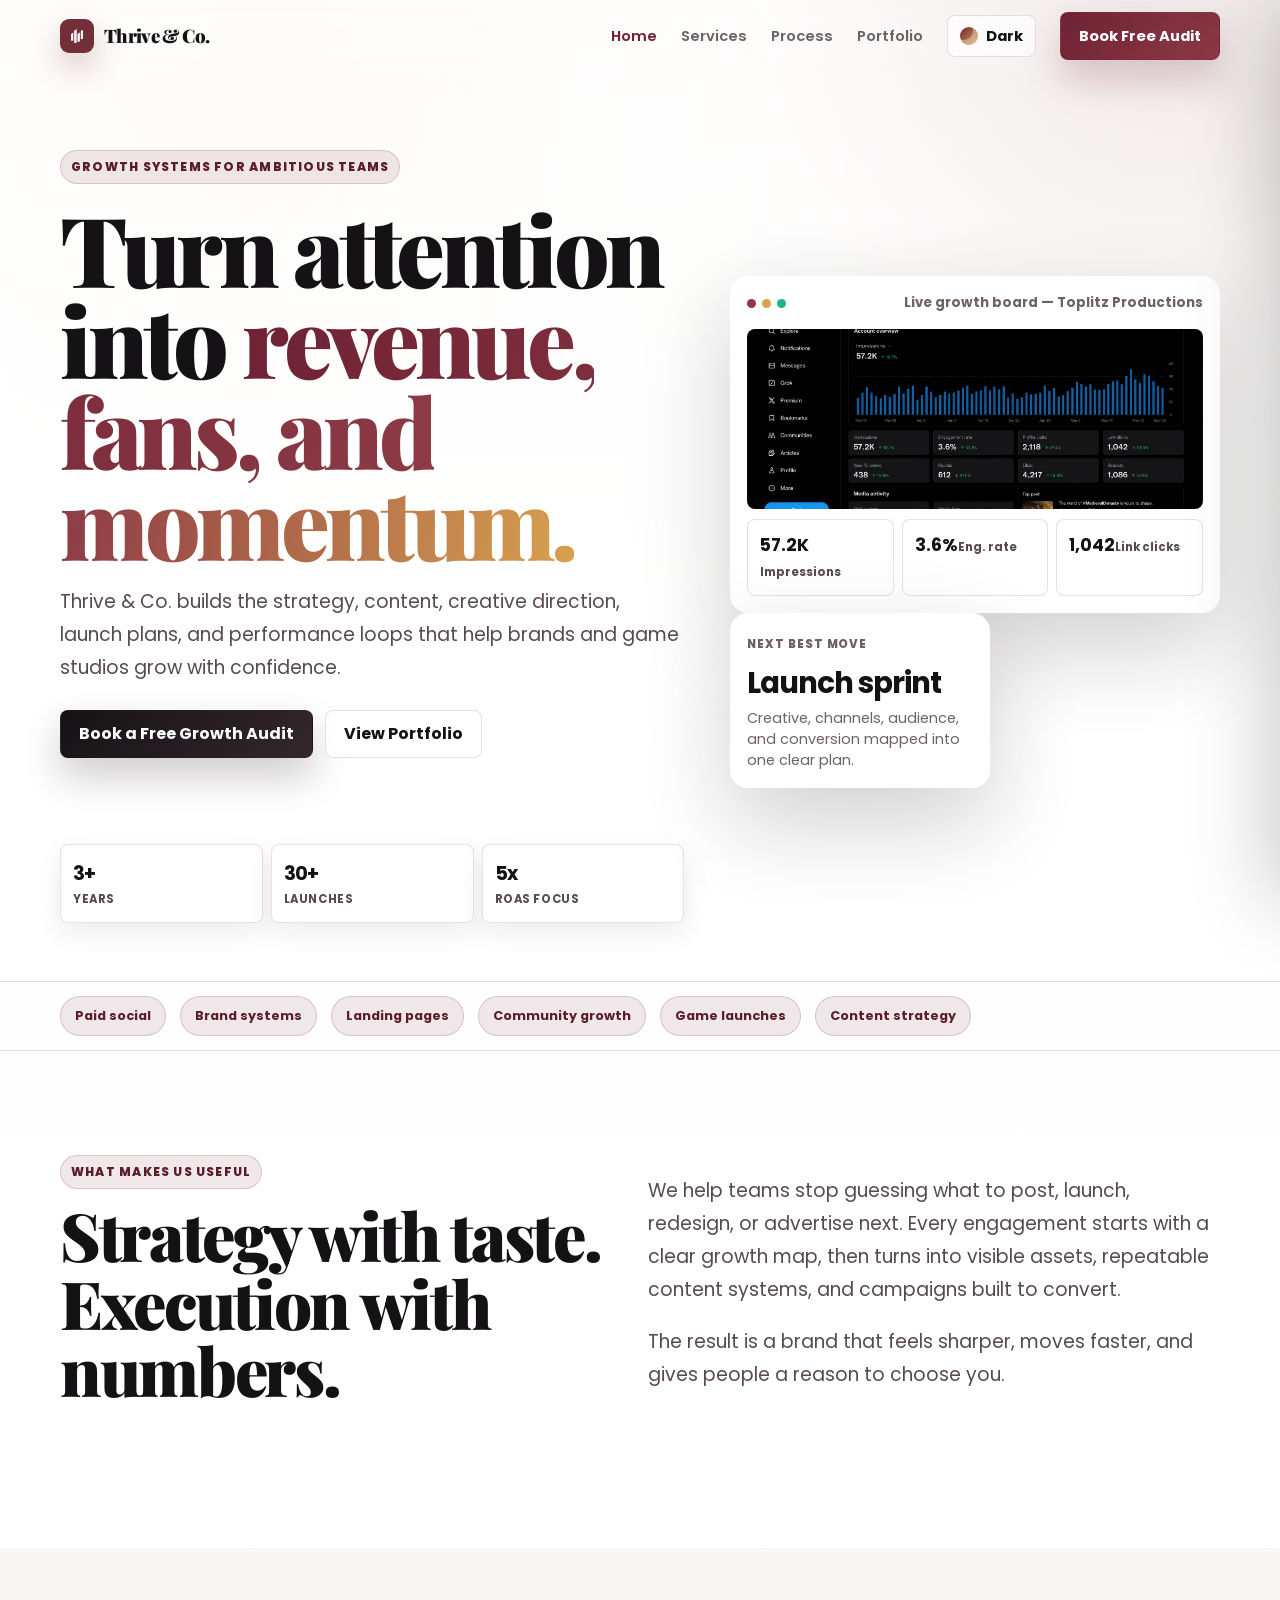
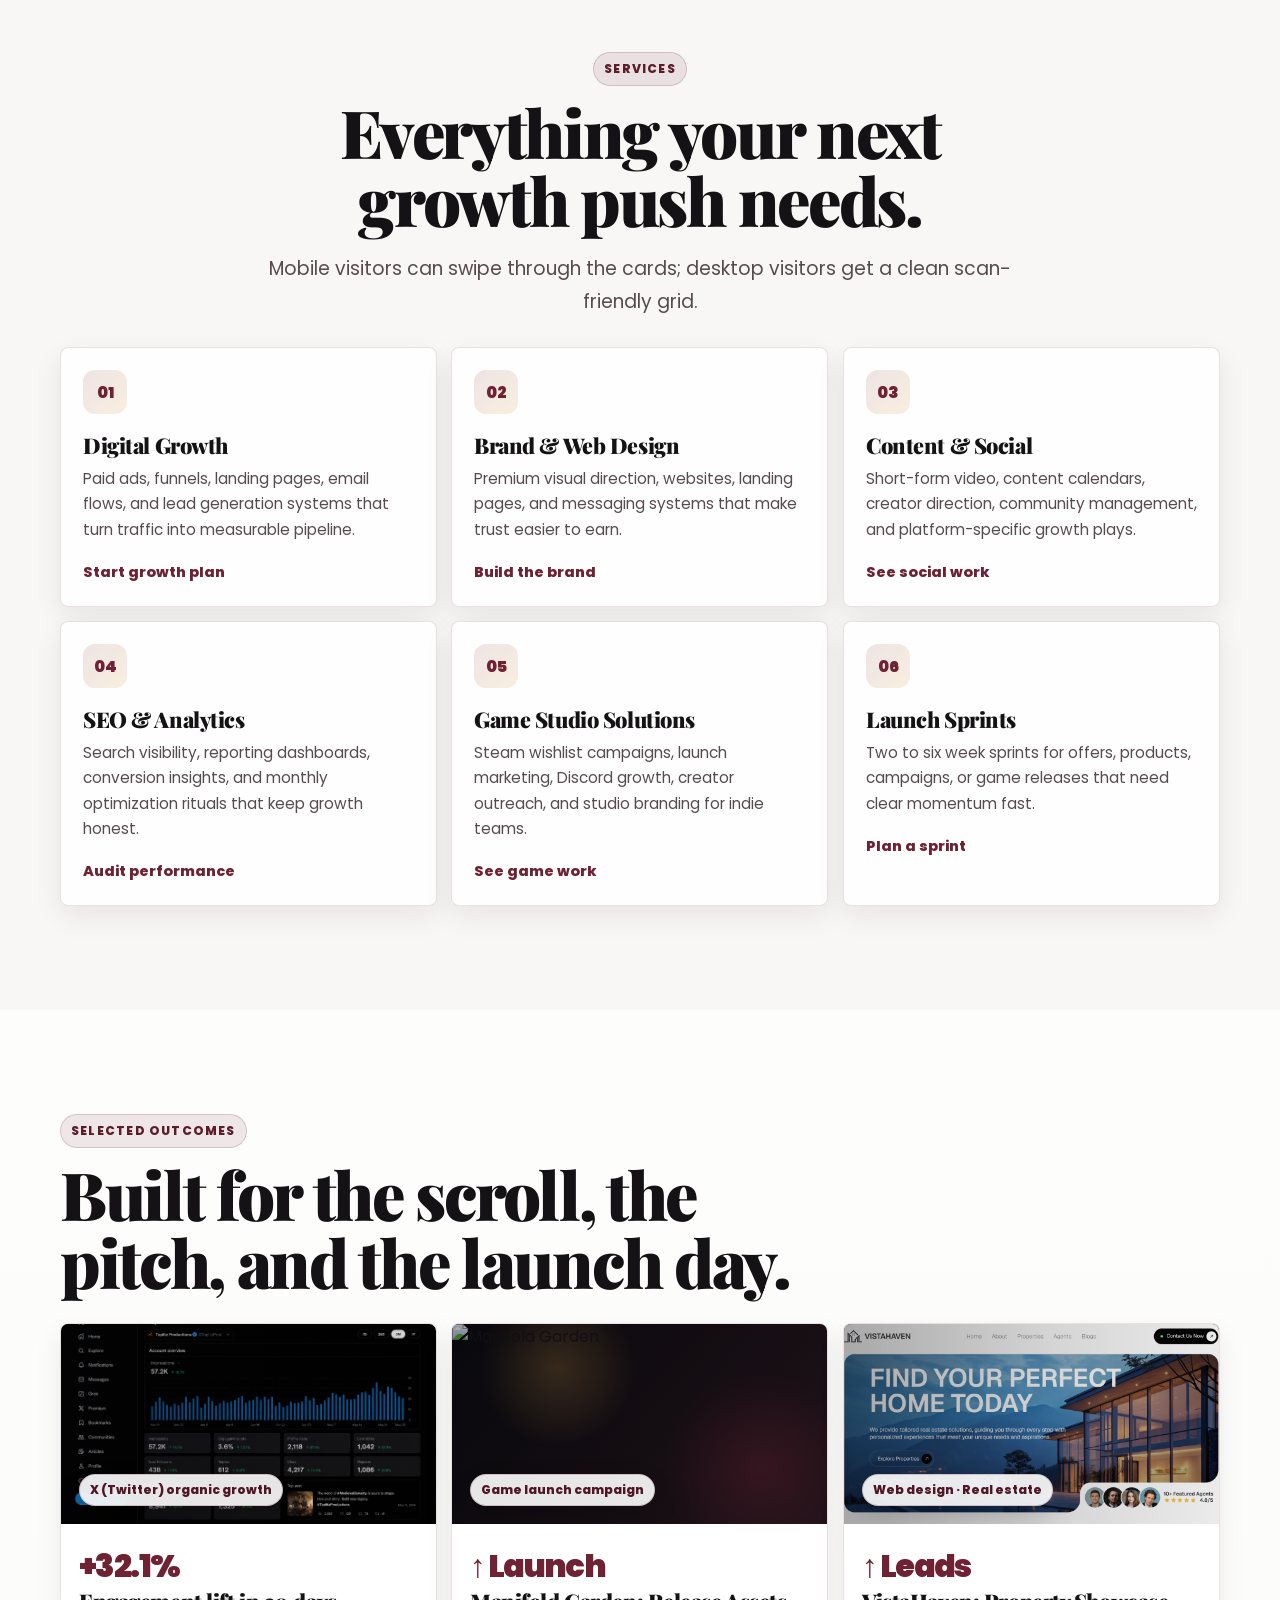
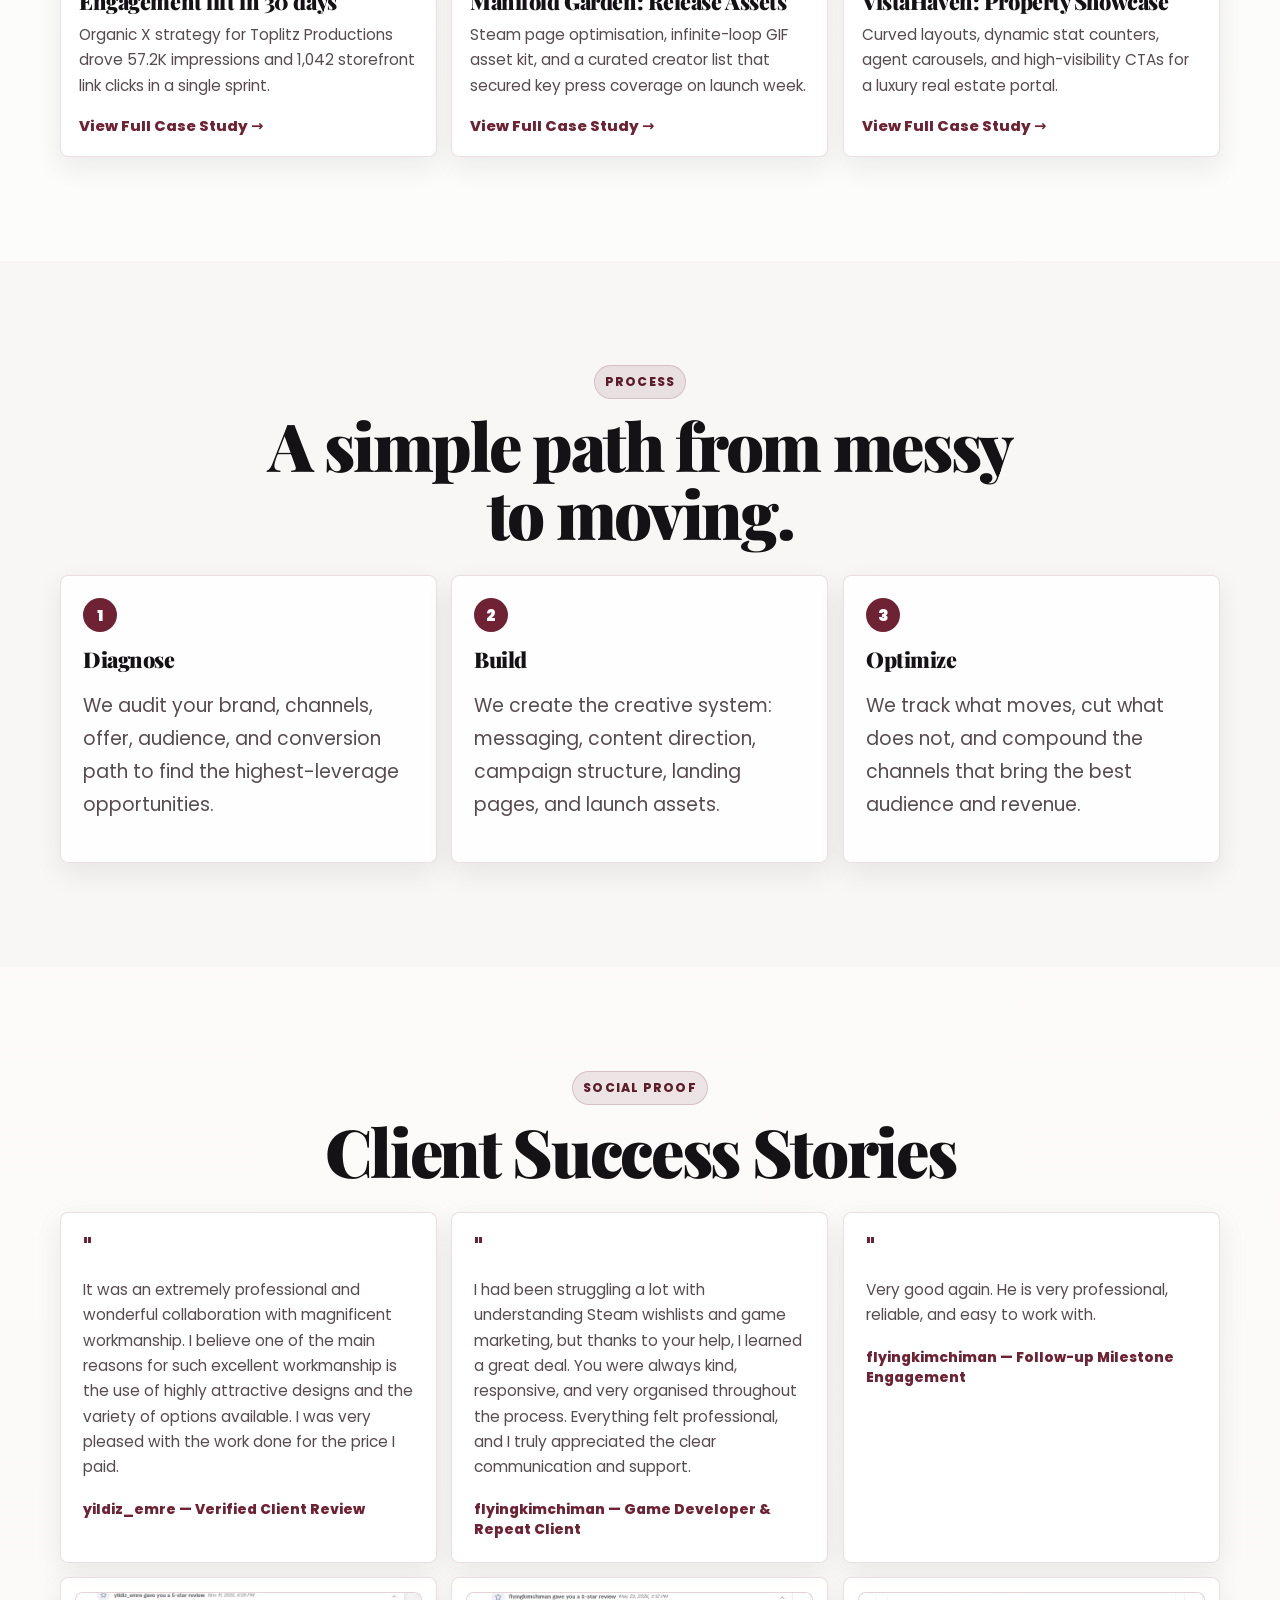
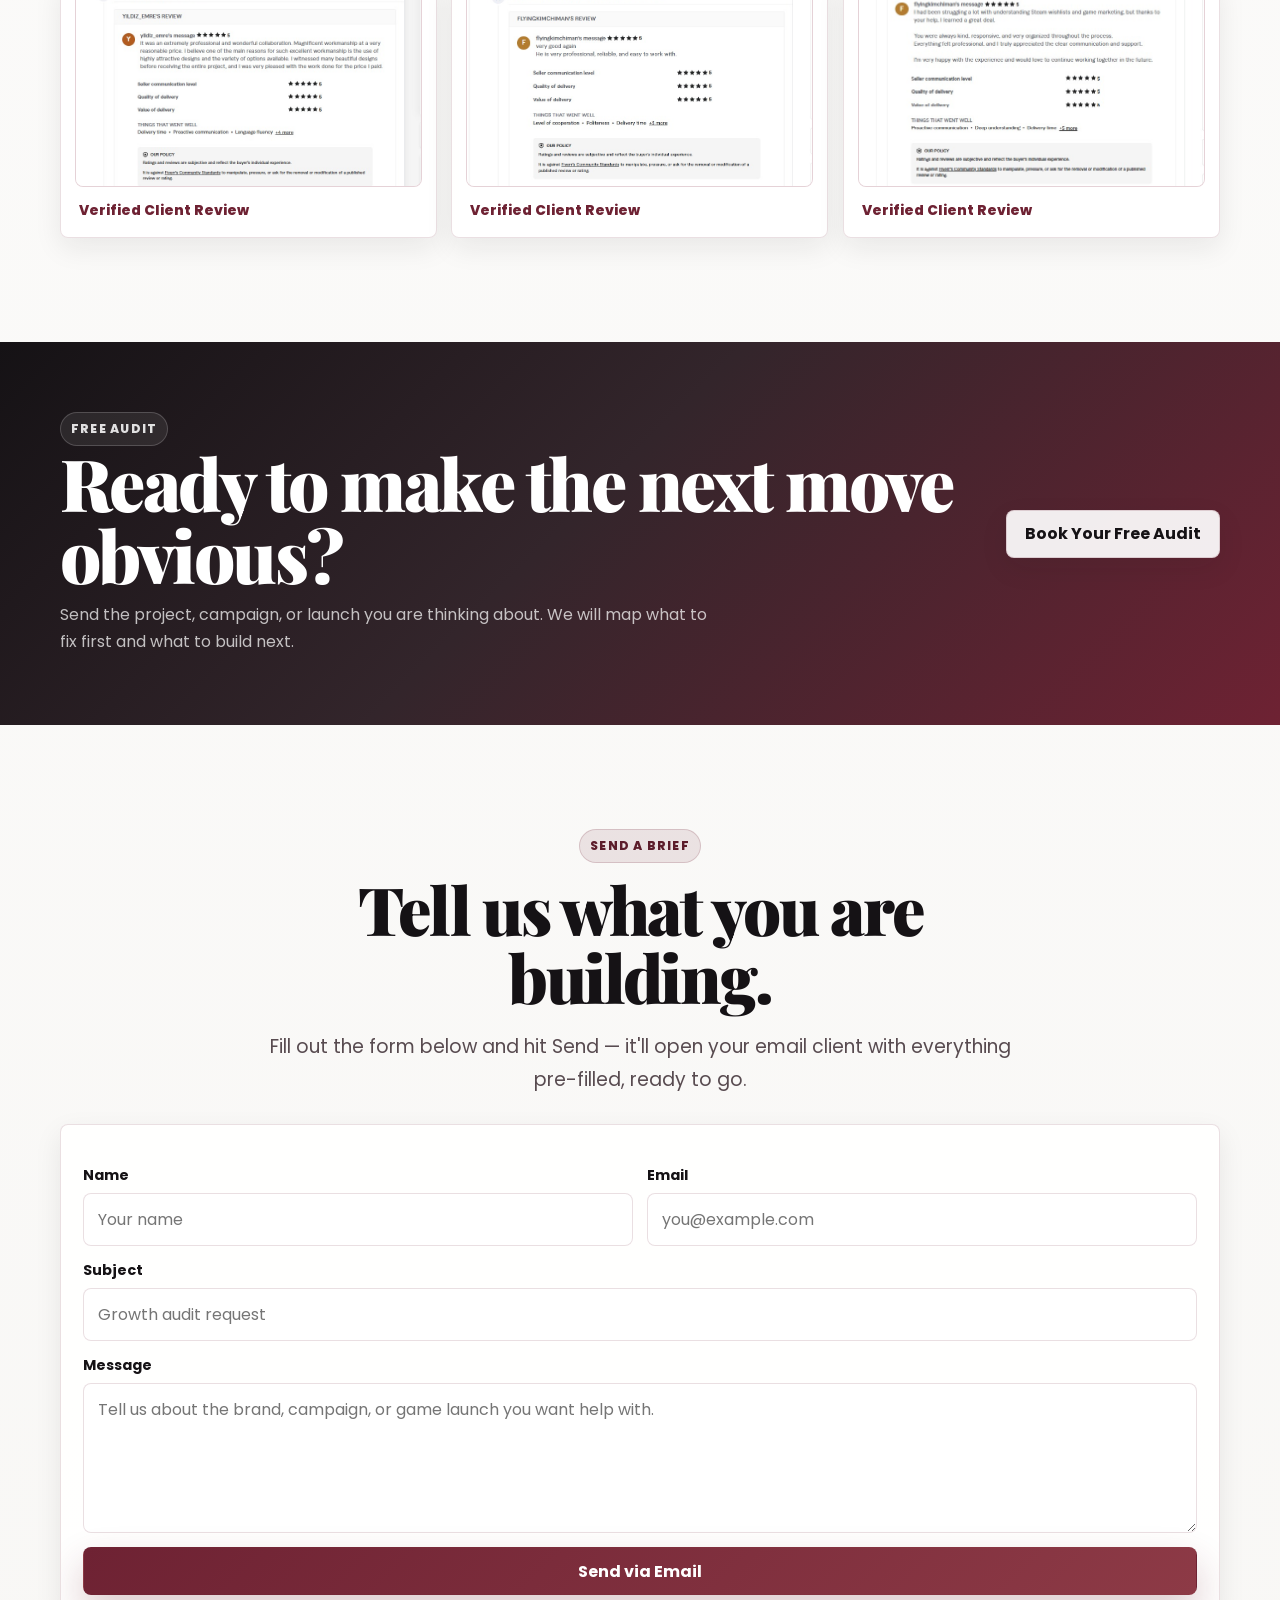
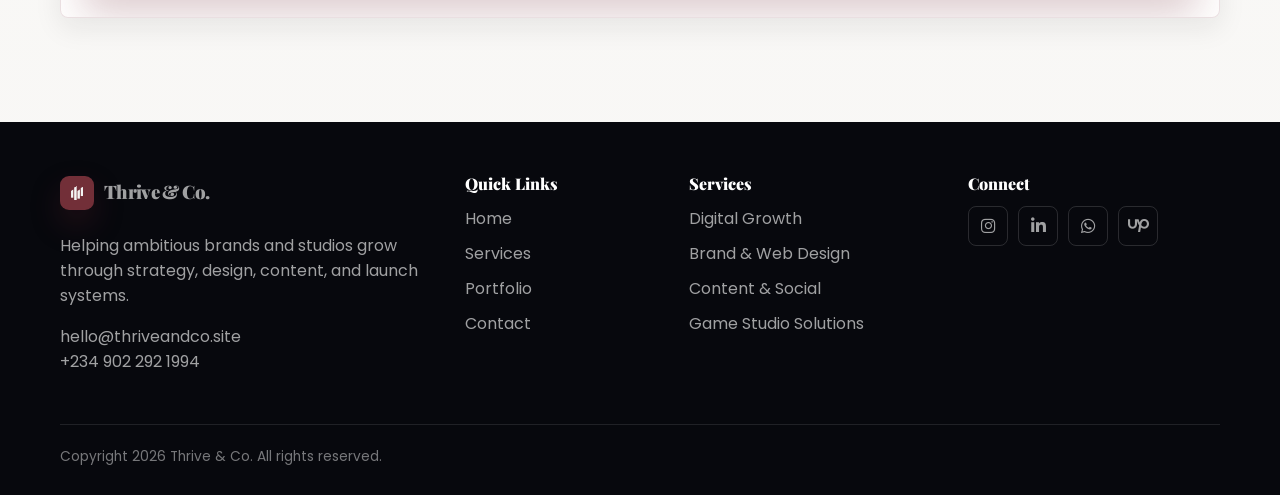
==== commit b59b4873: "fix: resolve 6 mobile and UX issues across both pages Scroll Hint - Hidden on mobile entirely (displ" ====
--- a/index.html
+++ b/index.html
@@ -172,7 +172,7 @@
               <small>Live growth board — Toplitz Productions</small>
             </div>
             <div class="chart" style="position:relative;overflow:hidden;border-radius:8px;">
-              <img src="images/Toplitz Produtions.png" alt="Toplitz Productions X analytics" style="width:100%;height:100%;object-fit:cover;position:absolute;inset:0;opacity:0.85;">
+              <img src="images/Toplitz Produtions.png" alt="Toplitz Productions X analytics" style="width:100%;height:100%;object-fit:cover;position:absolute;inset:0;">
             </div>
             <div class="metric-row">
               <div class="metric"><strong>57.2K</strong><span>Impressions</span></div>
--- a/styles.css
+++ b/styles.css
@@ -296,8 +296,8 @@
 .proof-card span { display: block; margin-top: 3px; color: var(--muted); font-size: 0.72rem; font-weight: 700; text-transform: uppercase; letter-spacing: 0.05em; }
 
 .hero-visual { position: relative; min-height: 410px; }
-.visual-card { position: absolute; border: 1px solid rgba(255,255,255,0.7); border-radius: 18px; background: rgba(255,255,255,0.72); box-shadow: var(--shadow-lg); backdrop-filter: blur(16px); overflow: hidden; }
-[data-theme="dark"] .visual-card { background: rgba(255,255,255,0.06); border-color: var(--line); }
+.visual-card { position: absolute; border: 1px solid rgba(255,255,255,0.18); border-radius: 18px; background: #fff; box-shadow: var(--shadow-lg); overflow: hidden; }
+[data-theme="dark"] .visual-card { background: #1c1c22; border-color: rgba(255,255,255,0.1); }
 .dashboard-card { inset: 14px 0 56px 16px; padding: 16px; }
 .dashboard-top { display: flex; justify-content: space-between; align-items: center; margin-bottom: 16px; }
 .dots { display: flex; gap: 6px; }
@@ -309,6 +309,8 @@
 .chart { height: 180px; border-radius: 12px; background: linear-gradient(180deg, #fbf1f3, #fff); position: relative; overflow: hidden; }
 [data-theme="dark"] .chart { background: linear-gradient(180deg, #171018, #101015); }
 .chart::before { content: ""; position: absolute; inset: 35px 18px 18px; background: linear-gradient(135deg, transparent 0 12%, var(--gold) 12% 15%, transparent 15% 32%, var(--wine) 32% 35%, transparent 35% 52%, var(--wine-2) 52% 55%, transparent 55% 72%, var(--green) 72% 75%, transparent 75%); clip-path: polygon(0 68%, 18% 56%, 35% 62%, 50% 34%, 67% 42%, 83% 18%, 100% 26%, 100% 100%, 0 100%); opacity: 0.94; }
+.chart:has(img)::before { display: none; }
+.chart img { position: absolute; inset: 0; width: 100%; height: 100%; object-fit: cover; display: block; }
 .metric-row { display: grid; grid-template-columns: repeat(3, 1fr); gap: 8px; margin-top: 10px; }
 .metric { padding: 12px; box-shadow: none; }
 .metric strong { display: block; font-size: 1.08rem; }
@@ -419,8 +421,8 @@
   display: flex;
   align-items: center;
   justify-content: center;
-  padding: clamp(16px, 4vw, 40px);
-  background: rgba(8,8,12,0.82);
+  padding: 16px;
+  background: rgba(8,8,12,0.85);
   backdrop-filter: blur(6px);
   -webkit-backdrop-filter: blur(6px);
   opacity: 0;
@@ -430,17 +432,23 @@
 .modal.is-open { opacity: 1; visibility: visible; }
 .modal-content {
   position: relative;
-  width: min(580px, 100%);
-  max-height: min(82vh, 82dvh);
+  width: min(560px, calc(100vw - 32px));
+  max-height: min(78vh, 78dvh);
   overflow-y: auto;
   overflow-x: hidden;
+  -webkit-overflow-scrolling: touch;
   border-radius: 20px;
-  background: var(--paper) !important;
-  color: var(--ink);
-  box-shadow: 0 32px 80px rgba(0,0,0,0.45);
-  padding: clamp(20px, 5vw, 36px);
+  /* Solid backgrounds — light and dark, no transparency */
+  background: #ffffff;
+  color: #1a1a1a;
+  box-shadow: 0 40px 100px rgba(0,0,0,0.55);
+  padding: 24px 22px;
   transform: scale(0.93);
-  transition: transform 440ms var(--ease-water);
+  transition: transform 420ms var(--ease-water);
+}
+[data-theme="dark"] .modal-content {
+  background: #1e1e26;
+  color: #e5e4e2;
 }
 .modal.is-open .modal-content { transform: scale(1); }
 .modal-close {
@@ -448,9 +456,9 @@
   top: 16px; right: 16px;
   width: 36px; height: 36px;
   border-radius: 50%;
-  border: 1px solid var(--line);
-  background: var(--wine-soft);
-  color: var(--wine);
+  border: 1px solid rgba(110,34,51,0.2);
+  background: rgba(110,34,51,0.08);
+  color: #6E2233;
   cursor: pointer;
   display: flex; align-items: center; justify-content: center;
   font-size: 1.1rem;
@@ -458,17 +466,27 @@
   transition: background 0.2s, color 0.2s;
   float: none;
 }
-.modal-close:hover { background: var(--wine); color: #fff; }
-.modal-content h3 { margin: 12px 0 16px; font-size: clamp(1.3rem, 3vw, 1.8rem); padding-right: 32px; }
+.modal-close:hover { background: #6E2233; color: #fff; }
+[data-theme="dark"] .modal-close { border-color: rgba(255,255,255,0.15); background: rgba(255,255,255,0.08); color: #e5e4e2; }
+[data-theme="dark"] .modal-close:hover { background: #6E2233; color: #fff; border-color: #6E2233; }
+.modal-content h3 { margin: 12px 0 16px; font-size: clamp(1.25rem, 2.8vw, 1.7rem); padding-right: 36px; color: #1a1a1a; }
+[data-theme="dark"] .modal-content h3 { color: #f1f0ee; }
 .modal-visual {
-  height: 200px;
-  border-radius: var(--radius);
-  margin: 0 0 20px;
-  background: linear-gradient(135deg, var(--wine-soft), #fff8ef);
-  border: 1px solid var(--line);
+  height: 190px;
+  border-radius: 12px;
+  margin: 0 0 18px;
+  background: linear-gradient(135deg, #f9f0f2, #fff8ef);
+  border: 1px solid rgba(0,0,0,0.08);
   overflow: hidden;
 }
-.modal-content p { color: var(--muted); line-height: 1.72; margin-bottom: 12px; }
+[data-theme="dark"] .modal-visual { border-color: rgba(255,255,255,0.1); background: #2a2030; }
+.modal-content p { color: #6b7280; line-height: 1.72; margin-bottom: 12px; }
+[data-theme="dark"] .modal-content p { color: #9ca3af; }
+.modal-content strong { color: #1a1a1a; }
+[data-theme="dark"] .modal-content strong { color: #f1f0ee; }
+.modal-content ul { color: #6b7280; line-height: 1.9; padding-left: 1.2rem; }
+[data-theme="dark"] .modal-content ul { color: #9ca3af; }
+.modal-content .eyebrow { color: #6E2233; }
 
 @media (min-width: 640px) {
   .hero-actions { flex-direction: row; }
@@ -860,33 +878,41 @@
   text-decoration: none;
   color: inherit;
   position: relative;
+  -webkit-tap-highlight-color: transparent;
 }
 .phone-copy .copy-icon {
   opacity: 0;
   font-size: 0.78rem;
-  color: var(--wine);
+  color: #6E2233;
   transition: opacity 0.2s ease;
   flex-shrink: 0;
 }
-.phone-copy:hover .copy-icon { opacity: 1; }
-.phone-copy:hover { color: var(--wine); }
+.phone-copy:hover .copy-icon,
+.phone-copy:focus .copy-icon { opacity: 1; }
+.phone-copy:hover,
+.phone-copy:focus { color: #6E2233; }
+/* Tooltip — only shows when JS adds .copied, never by default */
 .phone-copy .copy-tip {
   position: absolute;
-  bottom: calc(100% + 6px);
+  bottom: calc(100% + 8px);
   left: 50%;
-  transform: translateX(-50%);
-  background: var(--wine);
+  transform: translateX(-50%) translateY(4px);
+  background: #6E2233;
   color: #fff;
-  font-size: 0.7rem;
-  font-weight: 600;
-  padding: 3px 8px;
+  font-size: 0.68rem;
+  font-weight: 700;
+  padding: 4px 10px;
   border-radius: 6px;
   white-space: nowrap;
   opacity: 0;
   pointer-events: none;
-  transition: opacity 0.2s ease;
-}
-.phone-copy.copied .copy-tip { opacity: 1; }
+  transition: opacity 0.2s ease, transform 0.2s ease;
+}
+.phone-copy.copied .copy-icon { opacity: 1; color: #6E2233; }
+.phone-copy.copied .copy-tip {
+  opacity: 1;
+  transform: translateX(-50%) translateY(0);
+}
 
 /* ══════════════════════════════════════════
    SCROLL PROGRESS BAR
@@ -963,27 +989,31 @@
 }
 
 /* ══════════════════════════════════════════
-   SMOOTH ANCHOR SCROLL INDICATOR
+   SCROLL HINT — desktop only, subtle
 ══════════════════════════════════════════ */
 .scroll-hint {
-  display: flex;
+  display: none; /* hidden on mobile */
   flex-direction: column;
   align-items: center;
-  gap: 6px;
-  opacity: 0.45;
-  margin-top: 2.5rem;
-  animation: bounce-hint 2s ease-in-out infinite;
+  gap: 4px;
+  opacity: 0.35;
+  margin-top: 1.5rem;
+  animation: bounce-hint 2.4s ease-in-out infinite;
+  transition: opacity 0.4s ease;
+}
+@media (min-width: 768px) {
+  .scroll-hint { display: flex; }
 }
 .scroll-hint span {
-  font-size: 0.7rem;
-  font-weight: 600;
-  letter-spacing: 0.1em;
+  font-size: 0.62rem;
+  font-weight: 700;
+  letter-spacing: 0.12em;
   text-transform: uppercase;
 }
-.scroll-hint svg { width: 18px; height: 18px; }
+.scroll-hint svg { width: 14px; height: 14px; }
 @keyframes bounce-hint {
   0%, 100% { transform: translateY(0); }
-  50%       { transform: translateY(6px); }
+  50%       { transform: translateY(5px); }
 }
 
 /* ══════════════════════════════════════════
@@ -1008,4 +1038,81 @@
 @keyframes page-fade-in {
   from { opacity: 0; transform: translateY(8px); }
   to   { opacity: 1; transform: translateY(0); }
+}
+
+/* ══════════════════════════════════════════
+   MOBILE EXPERIENCE IMPROVEMENTS
+══════════════════════════════════════════ */
+@media (max-width: 767px) {
+
+  /* Cards — tighter, better proportioned for small screens */
+  .cards-scroll > * { flex: 0 0 78vw; max-width: 300px; }
+
+  /* Section spacing — breathes better on small screens */
+  .section { padding: 52px 0; }
+  .section-title { font-size: clamp(1.8rem, 7vw, 2.8rem); }
+
+  /* Hero — tighter padding, no wasted space */
+  .hero { padding: 100px 0 40px; }
+  .hero h1 { font-size: clamp(2.4rem, 10vw, 3.6rem); }
+  .hero-proof { flex-wrap: wrap; gap: 10px; }
+  .proof-card { padding: 10px 14px; min-width: 80px; }
+
+  /* Hero visual dashboard — hide floating card on smallest screens,
+     give dashboard card proper proportions */
+  .floating-card { display: none; }
+  .hero-visual { min-height: 240px; margin-top: 28px; }
+  .dashboard-card { position: relative; inset: auto; margin: 0; width: 100%; }
+
+  /* Buttons — full width, good tap targets */
+  .btn { min-height: 52px; font-size: 0.95rem; }
+  .hero-actions { gap: 10px; }
+
+  /* Nav — tighter */
+  .nav-inner { height: 58px; }
+
+  /* Modal on mobile — true bottom sheet feel */
+  .modal { align-items: flex-end; padding: 0; }
+  .modal-content {
+    width: 100%;
+    max-height: 86dvh;
+    border-radius: 22px 22px 0 0;
+    padding: 20px 18px 32px;
+    transform: translateY(40px);
+  }
+  .modal.is-open .modal-content { transform: translateY(0); }
+  /* Drag handle at top of mobile modal */
+  .modal-content::before {
+    content: '';
+    display: block;
+    width: 36px;
+    height: 4px;
+    border-radius: 2px;
+    background: rgba(0,0,0,0.15);
+    margin: 0 auto 16px;
+  }
+  [data-theme="dark"] .modal-content::before { background: rgba(255,255,255,0.2); }
+
+  /* Testimonials — full width on mobile */
+  .testimonial { padding: 18px; }
+  .testimonial p { font-size: 0.9rem; }
+
+  /* Footer — single column, readable */
+  .footer-grid { gap: 24px; }
+  .footer { padding: 40px 0 24px; }
+
+  /* Case study metric — slightly smaller */
+  .case-metric { font-size: 1.6rem; }
+
+  /* Stats grid — 2 col on mobile */
+  .stats-grid { grid-template-columns: repeat(2, 1fr); gap: 10px; }
+  .stat strong { font-size: 1.4rem; }
+
+  /* Phone copy — always show icon on mobile (no hover) */
+  .phone-copy .copy-icon { opacity: 0.6; }
+}
+
+@media (max-width: 400px) {
+  .cards-scroll > * { flex: 0 0 86vw; }
+  .hero h1 { font-size: clamp(2rem, 10vw, 2.8rem); }
 }
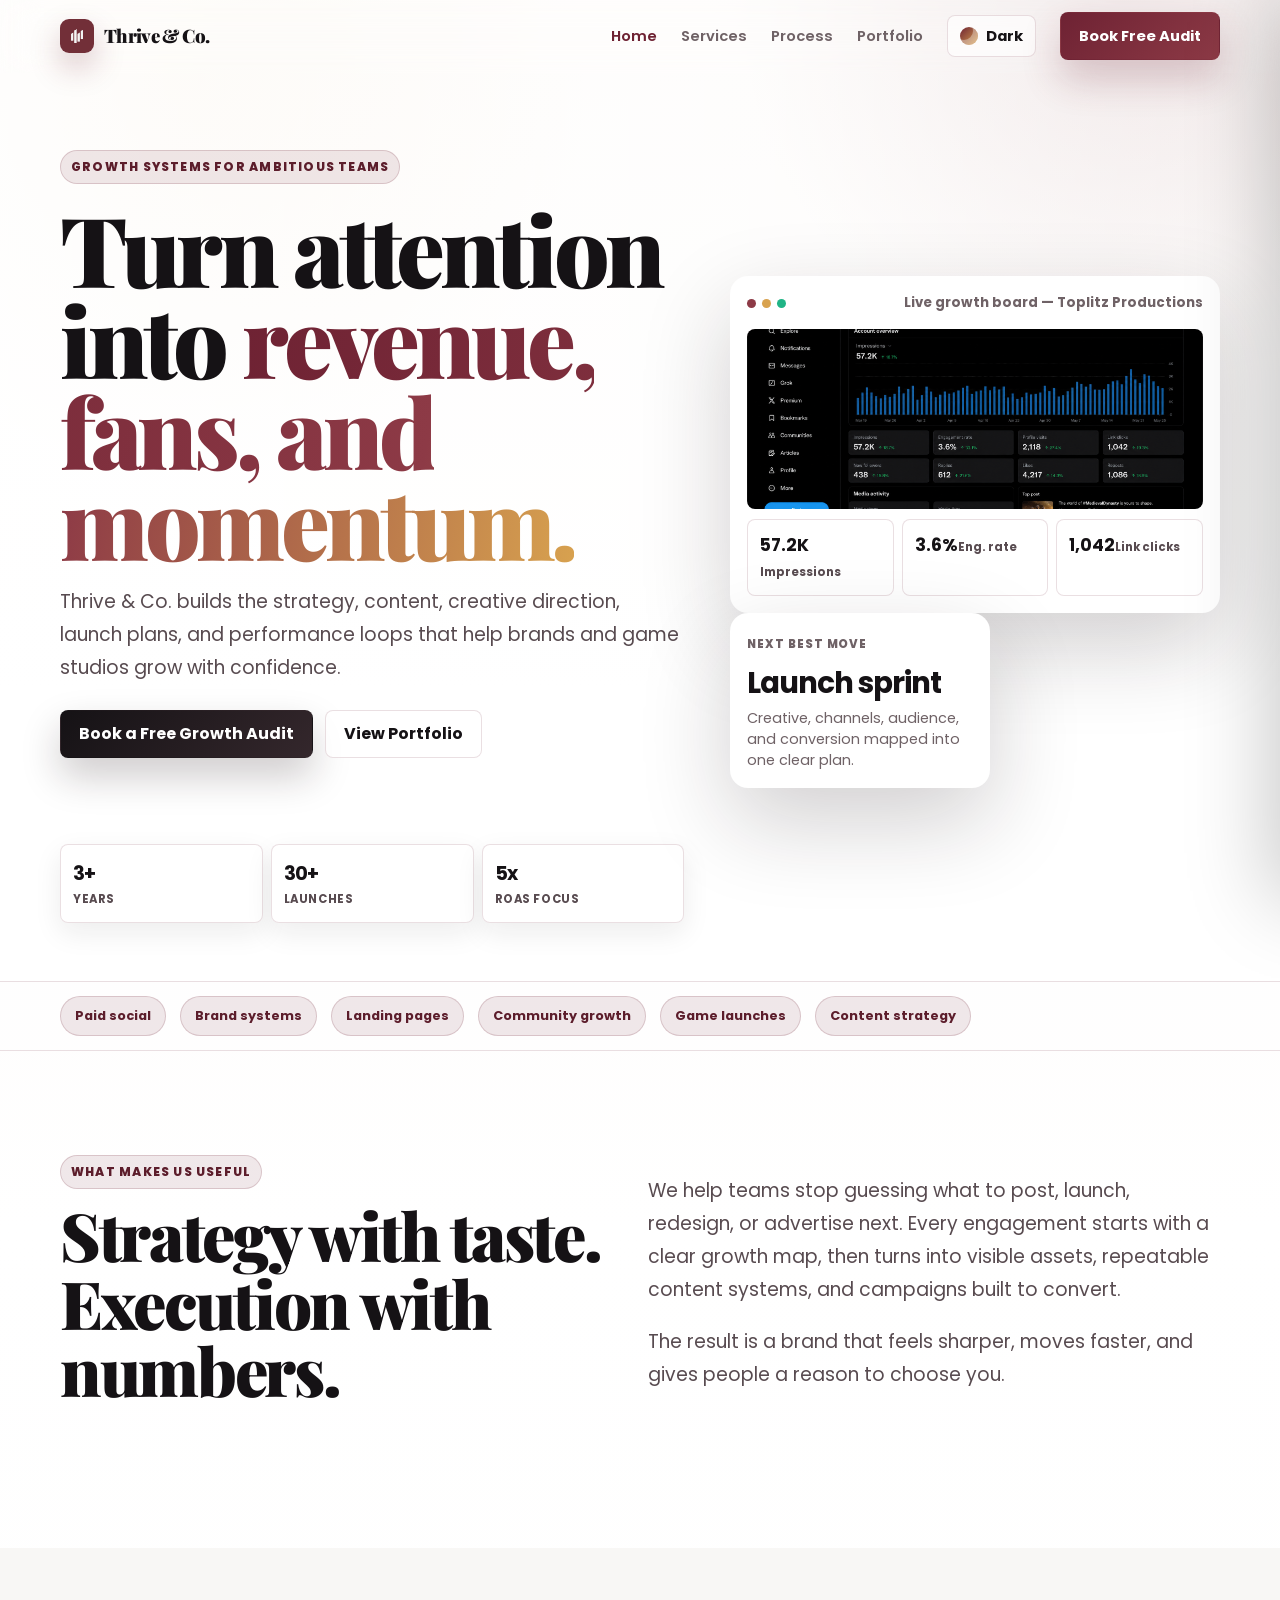
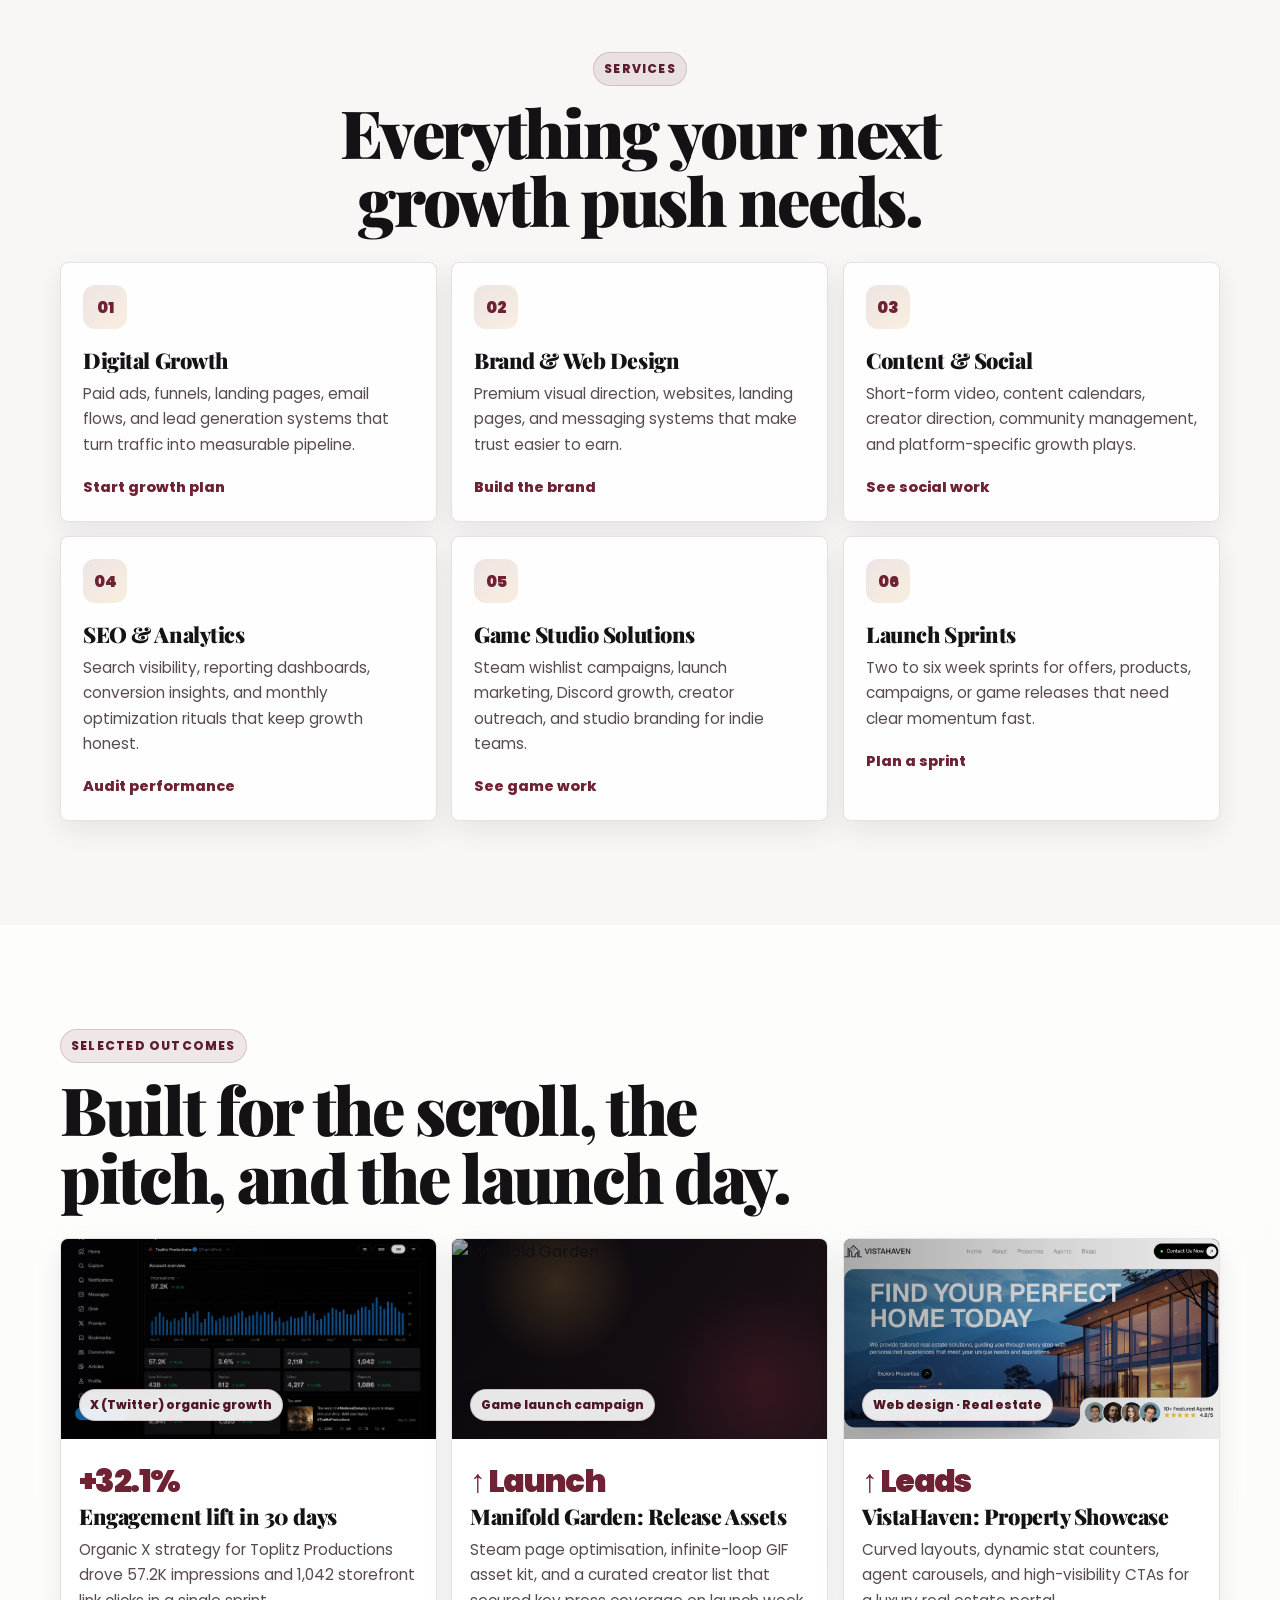
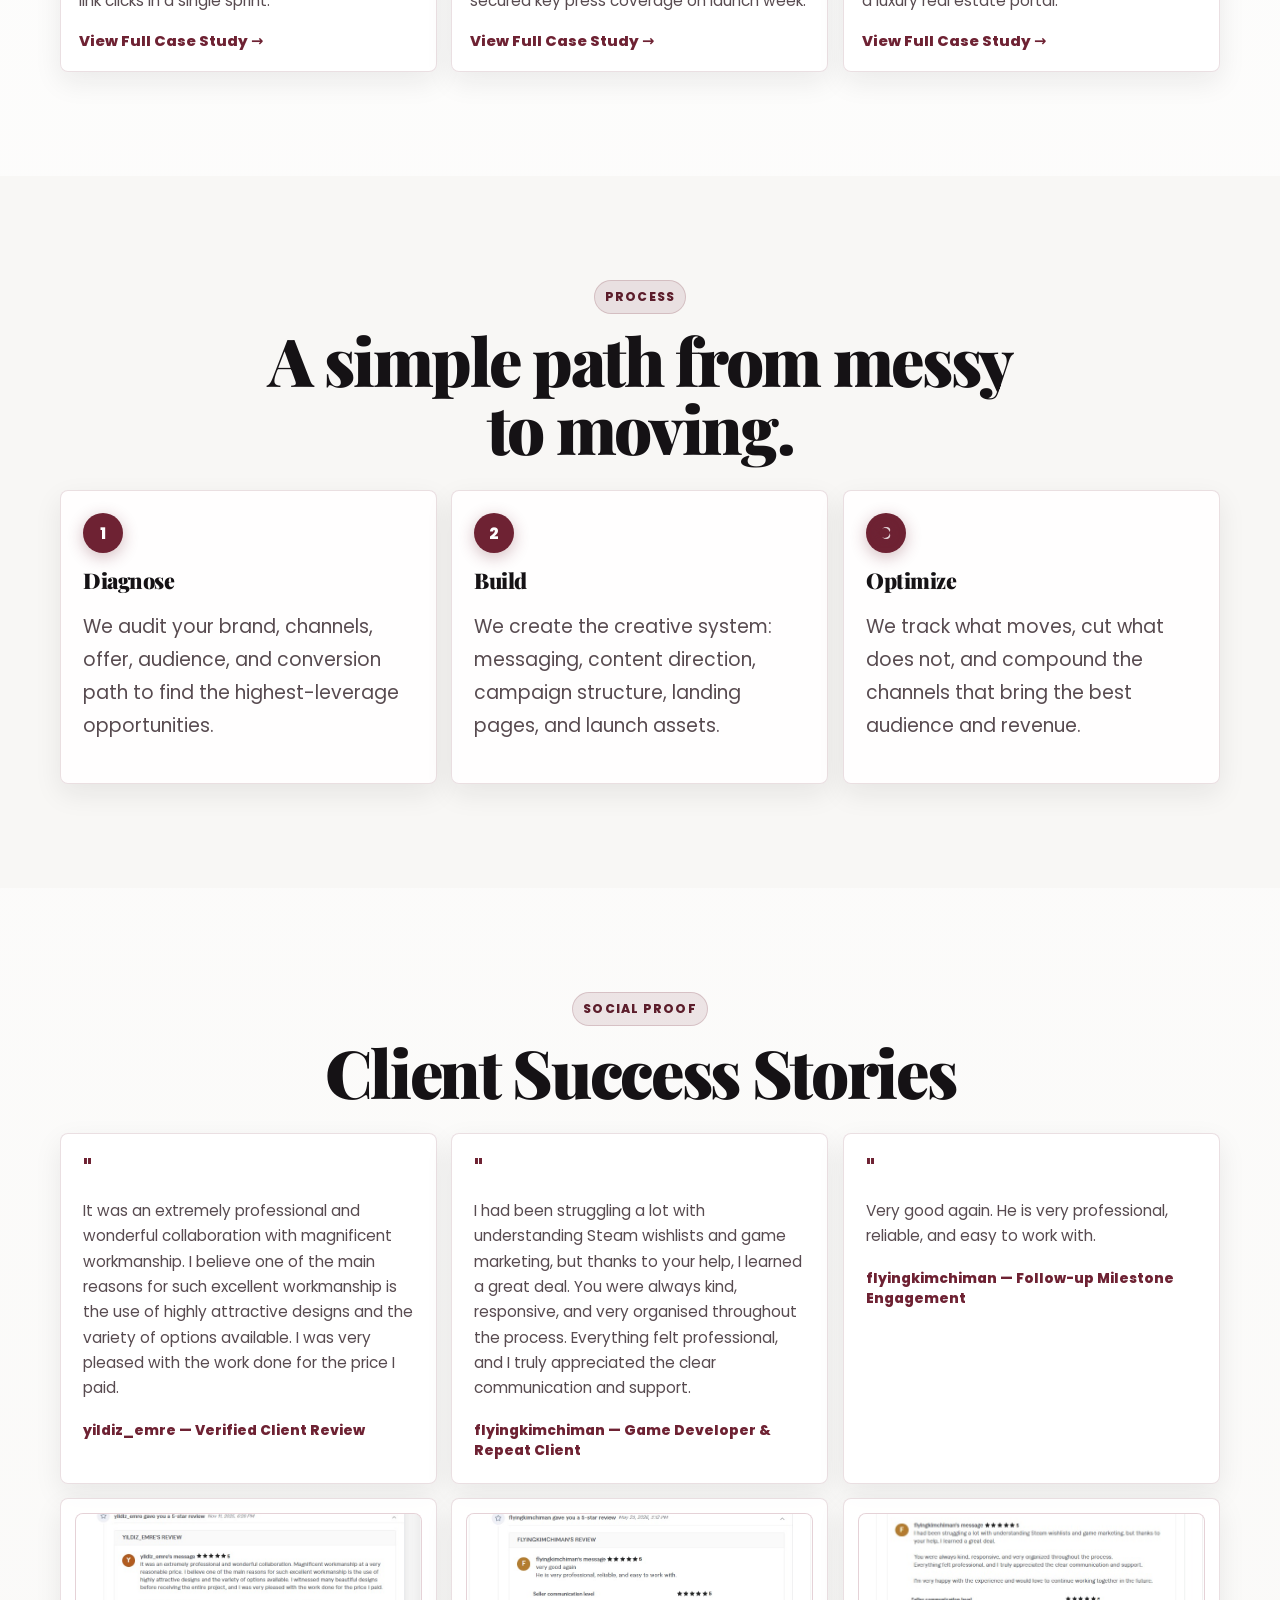
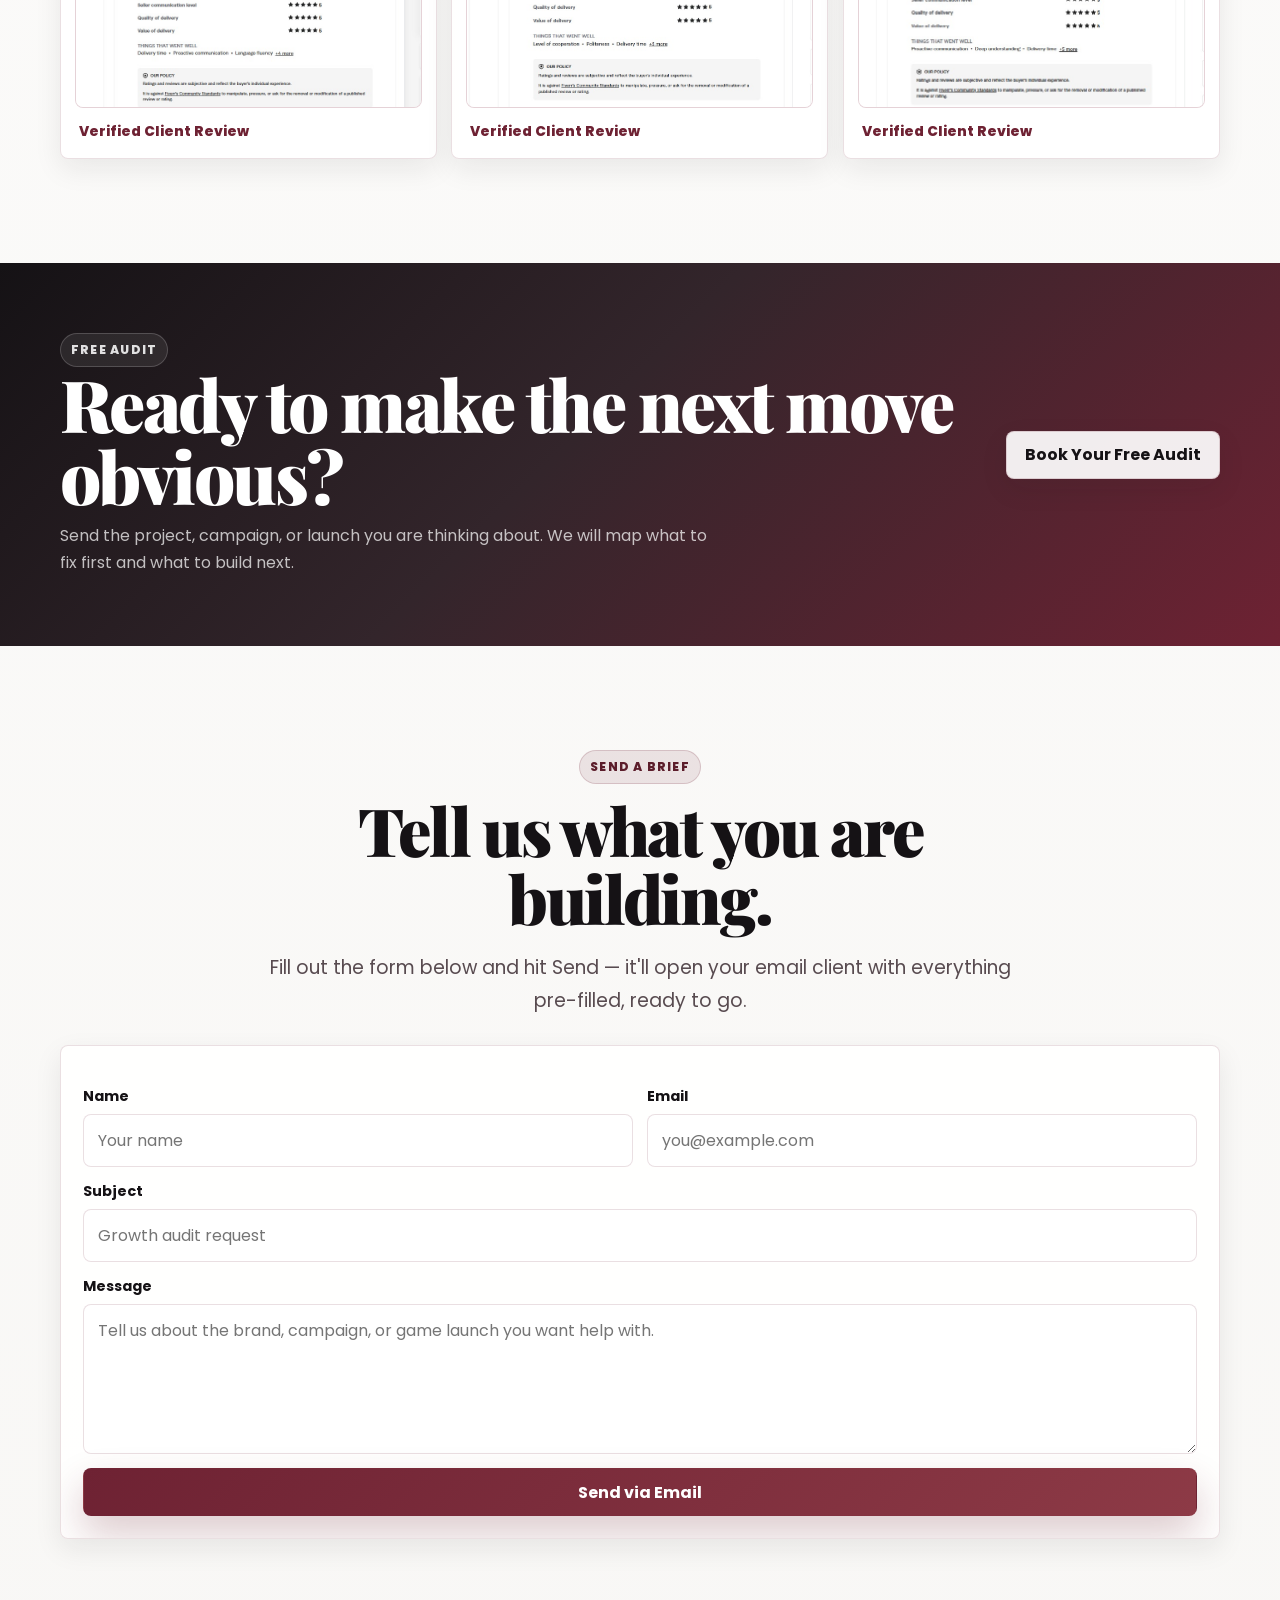
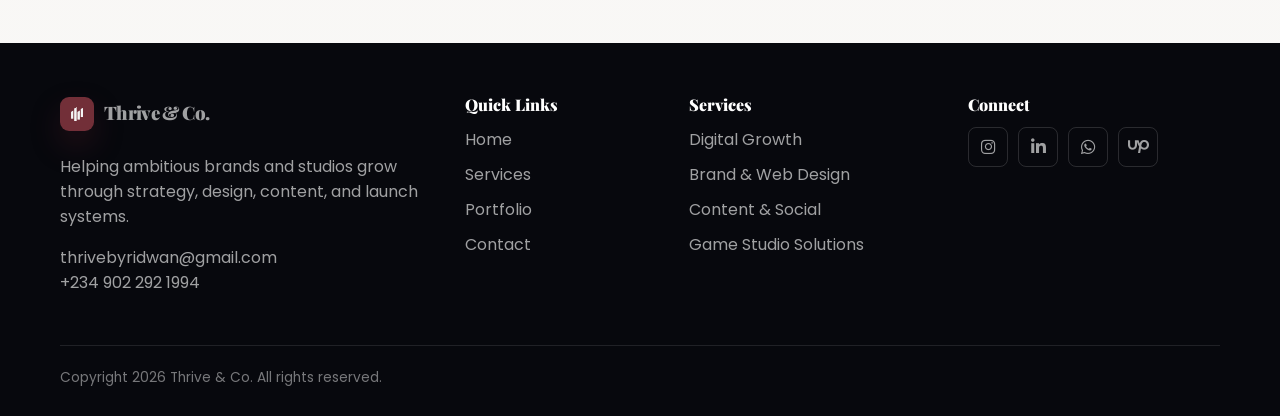
==== commit d35a3e29: "fix: email, Upwork link, services copy, OG dimensions, process chain animation Emails - Replaced all" ====
--- a/index.html
+++ b/index.html
@@ -22,9 +22,9 @@
   <meta property="og:title" content="Thrive & Co. | Growth, Content & Game Studio Marketing">
   <meta property="og:description" content="We help ambitious brands and game studios grow with strategy, content, launch marketing, web design, and performance systems.">
   <meta property="og:url" content="https://thriveandco.site/index.html">
-  <meta property="og:image" content="https://thriveandco.site/images/web-app-manifest-512x512.png">
-  <meta property="og:image:width" content="512">
-  <meta property="og:image:height" content="512">
+  <meta property="og:image" content="https://thriveandco.site/images/og-image.png">
+  <meta property="og:image:width" content="1200">
+  <meta property="og:image:height" content="630">
   <meta property="og:locale" content="en_US">
 
   <!-- ═══════════════════════════════════════════
@@ -33,7 +33,7 @@
   <meta name="twitter:card" content="summary_large_image">
   <meta name="twitter:title" content="Thrive & Co. | Growth, Content & Game Studio Marketing">
   <meta name="twitter:description" content="We help ambitious brands and game studios grow with strategy, content, launch marketing, web design, and performance systems.">
-  <meta name="twitter:image" content="https://thriveandco.site/images/web-app-manifest-512x512.png">
+  <meta name="twitter:image" content="https://thriveandco.site/images/og-image.png">
 
   <!-- ═══════════════════════════════════════════
        FAVICONS
@@ -59,12 +59,12 @@
     "contactPoint": {
       "@type": "ContactPoint",
       "contactType": "customer service",
-      "email": "hello@thriveandco.site"
+      "email": "thrivebyridwan@gmail.com"
     },
     "sameAs": [
       "https://www.instagram.com/thrive_by_ridwan",
       "https://www.linkedin.com/in/ridwanullah-aboderin-055891359",
-      "https://www.upwork.com/ag/thriveandco"
+      "https://www.upwork.com/freelancers/~01479ff06d5b06e9ff?mp_source=share"
     ]
   }
   </script>
@@ -218,7 +218,6 @@
         <div class="section-head reveal center">
           <span class="eyebrow">Services</span>
           <h2 class="section-title">Everything your next growth push needs.</h2>
-          <p class="section-copy">Mobile visitors can swipe through the cards; desktop visitors get a clean scan-friendly grid.</p>
         </div>
 
         <div class="cards-scroll grid cols-3">
@@ -315,19 +314,19 @@
           <span class="eyebrow">Process</span>
           <h2 class="section-title">A simple path from messy to moving.</h2>
         </div>
-        <div class="process-grid reveal">
-          <article class="card process-card"><span class="card-shine" aria-hidden="true"></span>
-            <div class="step">1</div>
+        <div class="process-grid reveal" id="process-grid">
+          <article class="card process-card" id="process-step-1"><span class="card-shine" aria-hidden="true"></span>
+            <div class="step" data-step="1">1</div>
             <h3>Diagnose</h3>
             <p class="section-copy">We audit your brand, channels, offer, audience, and conversion path to find the highest-leverage opportunities.</p>
           </article>
-          <article class="card process-card"><span class="card-shine" aria-hidden="true"></span>
-            <div class="step">2</div>
+          <article class="card process-card" id="process-step-2"><span class="card-shine" aria-hidden="true"></span>
+            <div class="step" data-step="2">2</div>
             <h3>Build</h3>
             <p class="section-copy">We create the creative system: messaging, content direction, campaign structure, landing pages, and launch assets.</p>
           </article>
-          <article class="card process-card"><span class="card-shine" aria-hidden="true"></span>
-            <div class="step">3</div>
+          <article class="card process-card" id="process-step-3"><span class="card-shine" aria-hidden="true"></span>
+            <div class="step" data-step="3">3</div>
             <h3>Optimize</h3>
             <p class="section-copy">We track what moves, cut what does not, and compound the channels that bring the best audience and revenue.</p>
           </article>
@@ -358,15 +357,15 @@
             <div class="person">flyingkimchiman — Follow-up Milestone Engagement</div>
           </article>
           <article class="card testimonial image-review"><span class="card-shine" aria-hidden="true"></span>
-            <img src="images/Review1.jpg" alt="Client review screenshot" loading="lazy" width="640" height="360">
+            <img src="images/Review1.jpg" alt="Client review screenshot" loading="lazy" width="640" height="360" data-lightbox class="lightbox-trigger" title="Click to enlarge">
             <div class="person">Verified Client Review</div>
           </article>
           <article class="card testimonial image-review"><span class="card-shine" aria-hidden="true"></span>
-            <img src="images/Review2.jpg" alt="Client review screenshot" loading="lazy" width="640" height="360">
+            <img src="images/Review2.jpg" alt="Client review screenshot" loading="lazy" width="640" height="360" data-lightbox class="lightbox-trigger" title="Click to enlarge">
             <div class="person">Verified Client Review</div>
           </article>
           <article class="card testimonial image-review"><span class="card-shine" aria-hidden="true"></span>
-            <img src="images/Review3.jpg" alt="Client review screenshot" loading="lazy" width="640" height="360">
+            <img src="images/Review3.jpg" alt="Client review screenshot" loading="lazy" width="640" height="360" data-lightbox class="lightbox-trigger" title="Click to enlarge">
             <div class="person">Verified Client Review</div>
           </article>
         </div>
@@ -380,7 +379,7 @@
           <h2>Ready to make the next move obvious?</h2>
           <p>Send the project, campaign, or launch you are thinking about. We will map what to fix first and what to build next.</p>
         </div>
-        <a class="btn btn-soft" href="mailto:hello@thriveandco.site?subject=Free%20Growth%20Audit%20Request">Book Your Free Audit</a>
+        <a class="btn btn-soft" href="mailto:thrivebyridwan@gmail.com?subject=Free%20Growth%20Audit%20Request">Book Your Free Audit</a>
       </div>
     </section>
 
@@ -394,7 +393,7 @@
         </div>
         <div class="card contact-form-card">
           <!-- MAILTO FORM: replace data-recipient with the real destination email address. No backend is required. -->
-          <form data-mailto-form data-recipient="hello@thriveandco.site">
+          <form data-mailto-form data-recipient="thrivebyridwan@gmail.com">
             <div class="form-grid">
               <div class="form-field">
                 <label for="contact-name">Name</label>
@@ -418,51 +417,6 @@
         </div>
       </div>
     </section>
-  <!-- CASE STUDY MODALS: replace these placeholder visuals and names with your real client screenshots/details. -->
-  <div class="modal" id="modal-project-1" role="dialog" aria-modal="true" aria-labelledby="modal1-title">
-    <div class="modal-content">
-      <button class="modal-close" type="button" data-modal-close aria-label="Close case study">×</button>
-      <span class="eyebrow">Case Study</span>
-      <h3 id="modal1-title">Toplitz Productions: Community Velocity Strategy</h3>
-      <div class="modal-visual media-tile has-image" aria-label="Toplitz Productions X analytics screenshot" style="position:relative;overflow:hidden;">
-        <img src="images/Toplitz Produtions.png" alt="Toplitz Productions X analytics" style="width:100%;height:100%;object-fit:cover;position:absolute;inset:0;">
-      </div>
-      <p><strong>The Problem:</strong> A mid-sized European publisher wanted to convert background interest into measurable community momentum on X (formerly Twitter) leading up to a major seasonal content update for their flagship simulation franchise.</p>
-      <p><strong>The Strategy:</strong> I took over daily optimisation and community engagement on X, deploying content emphasising user-generated narratives ("Live your story. Build your legacy."). I focused on high-conversion visual elements, structured community reply strategies, and organic pacing to turn historical simulation players into active advocates.</p>
-      <p><strong>Results (30-Day Sprint):</strong></p>
-      <ul style="color:var(--muted);line-height:1.9;padding-left:1.2rem;">
-        <li><strong>57.2K total impressions</strong> generated entirely via organic content positioning (↑ 18.7%)</li>
-        <li><strong>3.6% average engagement rate</strong> by transforming generic broadcasts into interactive dialogue (↑ 32.1%)</li>
-        <li><strong>1,042 trackable link clicks</strong> driven directly to the game's storefront and community hubs (↑ 19.3%)</li>
-      </ul>
-    </div>
-  </div>
-  <div class="modal" id="modal-project-2" role="dialog" aria-modal="true" aria-labelledby="modal2-title">
-    <div class="modal-content">
-      <button class="modal-close" type="button" data-modal-close aria-label="Close case study">×</button>
-      <span class="eyebrow">Case Study</span>
-      <h3 id="modal2-title">Manifold Garden: Release Asset & Creator Strategy</h3>
-      <div class="modal-visual media-tile has-image" aria-label="Manifold Garden screenshot" style="position:relative;overflow:hidden;">
-        <img src="https://thisgengaming.com/wp-content/uploads/2020/08/Manifold-Garden-1536x864.png" alt="Manifold Garden" style="width:100%;height:100%;object-fit:cover;position:absolute;inset:0;">
-      </div>
-      <p><strong>Client Challenge:</strong> A solo developer needed targeted launch support for a mind-bending puzzle game seven years in the making — with a non-Euclidean concept requiring careful positioning for non-gamer press.</p>
-      <p><strong>Our Approach:</strong> Optimised Steam page messaging for broader, non-gamer appeal; designed a high-conversion social media asset kit featuring infinite-loop gameplay GIFs; and built a curated creator outreach list targeting aesthetic and architecture-adjacent audiences.</p>
-      <p><strong>Results:</strong> The asset kit and creator list secured <strong>key coverage during launch week</strong>, positioning the game as a work of high art across a successful multi-platform release.</p>
-    </div>
-  </div>
-  <div class="modal" id="modal-project-3" role="dialog" aria-modal="true" aria-labelledby="modal3-title">
-    <div class="modal-content">
-      <button class="modal-close" type="button" data-modal-close aria-label="Close case study">×</button>
-      <span class="eyebrow">Case Study</span>
-      <h3 id="modal3-title">VistaHaven: Property Showcase & Lead Engine</h3>
-      <div class="modal-visual media-tile has-image" aria-label="VistaHaven real estate portal screenshot" style="position:relative;overflow:hidden;">
-        <img src="images/vista-haven.png" alt="VistaHaven real estate portal" style="width:100%;height:100%;object-fit:cover;position:absolute;inset:0;">
-      </div>
-      <p><strong>Client Challenge:</strong> A real estate agency needed an elite web portal that would present high-value properties with credibility and capture premium agent leads without feeling generic or template-built.</p>
-      <p><strong>Our Approach:</strong> I engineered a modern, curved container layout featuring dynamic stat counters, custom agent profile carousels, and high-visibility interactive call-to-action touchpoints — built for both visual impact and lead conversion.</p>
-      <p><strong>Results:</strong> The portal elevated the agency's perceived prestige, streamlined property browsing, and created clearly defined lead capture touchpoints that increased qualified agent enquiries from day one.</p>
-    </div>
-  </div>
   </main>
 
   <footer class="footer">
@@ -471,7 +425,7 @@
         <div>
           <a class="brand" href="index.html"><img src="images/thrive-logo.jpeg" alt="Thrive &amp; Co. logo" class="brand-mark"><span>Thrive & Co.</span></a>
           <p>Helping ambitious brands and studios grow through strategy, design, content, and launch systems.</p>
-          <p>hello@thriveandco.site<br>
+          <p>thrivebyridwan@gmail.com<br>
             <a href="https://wa.me/2349022921994" class="phone-copy" id="phone-copy-footer" onclick="copyPhone(event, '+234 902 292 1994')">
               +234 902 292 1994
               <i class="fas fa-copy copy-icon" aria-hidden="true"></i>
@@ -504,7 +458,7 @@
             <a href="https://www.linkedin.com/in/ridwanullah-aboderin-055891359?utm_source=share_via&utm_content=profile&utm_medium=member_android" aria-label="LinkedIn"><i class="fab fa-linkedin-in"></i></a>
             <!-- <a href="#" aria-label="TikTok"><i class="fab fa-tiktok"></i></a> -->
             <a href="https://wa.me/2349022921994" aria-label="WhatsApp"><i class="fab fa-whatsapp"></i></a>
-            <a href="#" aria-label="Upwork"><i class="fab fa-upwork"></i></a>
+            <a href="https://www.upwork.com/freelancers/~01479ff06d5b06e9ff?mp_source=share" aria-label="Upwork"><i class="fab fa-upwork"></i></a>
           </div>
         </div>
       </div>
@@ -512,6 +466,63 @@
     </div>
   </footer>
 </div>
+
+<!-- MODALS — must live outside site-shell so position:fixed works correctly -->
+<div class="modal" id="modal-project-1" role="dialog" aria-modal="true" aria-labelledby="modal1-title">
+  <div class="modal-content">
+    <button class="modal-close" type="button" data-modal-close aria-label="Close case study">×</button>
+    <span class="eyebrow">Case Study</span>
+    <h3 id="modal1-title">Toplitz Productions: Community Velocity Strategy</h3>
+    <div class="modal-visual has-image" style="position:relative;overflow:hidden;">
+      <img src="images/Toplitz Produtions.png" alt="Toplitz Productions X analytics" style="width:100%;height:100%;object-fit:cover;position:absolute;inset:0;">
+    </div>
+    <p><strong>The Problem:</strong> A mid-sized European publisher wanted to convert background interest into measurable community momentum on X (formerly Twitter) leading up to a major seasonal content update for their flagship simulation franchise.</p>
+    <p><strong>The Strategy:</strong> I took over daily optimisation and community engagement on X, deploying content emphasising user-generated narratives ("Live your story. Build your legacy."). I focused on high-conversion visual elements, structured community reply strategies, and organic pacing to turn historical simulation players into active advocates.</p>
+    <p><strong>Results (30-Day Sprint):</strong></p>
+    <ul>
+      <li><strong>57.2K total impressions</strong> generated entirely via organic content positioning (↑ 18.7%)</li>
+      <li><strong>3.6% average engagement rate</strong> by transforming generic broadcasts into interactive dialogue (↑ 32.1%)</li>
+      <li><strong>1,042 trackable link clicks</strong> driven directly to the game's storefront and community hubs (↑ 19.3%)</li>
+    </ul>
+  </div>
+</div>
+
+<div class="modal" id="modal-project-2" role="dialog" aria-modal="true" aria-labelledby="modal2-title">
+  <div class="modal-content">
+    <button class="modal-close" type="button" data-modal-close aria-label="Close case study">×</button>
+    <span class="eyebrow">Case Study</span>
+    <h3 id="modal2-title">Manifold Garden: Release Asset & Creator Strategy</h3>
+    <div class="modal-visual has-image" style="position:relative;overflow:hidden;">
+      <img src="https://thisgengaming.com/wp-content/uploads/2020/08/Manifold-Garden-1536x864.png" alt="Manifold Garden" style="width:100%;height:100%;object-fit:cover;position:absolute;inset:0;">
+    </div>
+    <p><strong>Client Challenge:</strong> A solo developer needed targeted launch support for a mind-bending puzzle game seven years in the making — with a non-Euclidean concept requiring careful positioning for non-gamer press.</p>
+    <p><strong>Our Approach:</strong> Optimised Steam page messaging for broader, non-gamer appeal; designed a high-conversion social media asset kit featuring infinite-loop gameplay GIFs; and built a curated creator outreach list targeting aesthetic and architecture-adjacent audiences.</p>
+    <p><strong>Results:</strong> The asset kit and creator list secured <strong>key coverage during launch week</strong>, positioning the game as a work of high art across a successful multi-platform release.</p>
+  </div>
+</div>
+
+<div class="modal" id="modal-project-3" role="dialog" aria-modal="true" aria-labelledby="modal3-title">
+  <div class="modal-content">
+    <button class="modal-close" type="button" data-modal-close aria-label="Close case study">×</button>
+    <span class="eyebrow">Case Study</span>
+    <h3 id="modal3-title">VistaHaven: Property Showcase & Lead Engine</h3>
+    <div class="modal-visual has-image" style="position:relative;overflow:hidden;">
+      <img src="images/vista-haven.png" alt="VistaHaven real estate portal" style="width:100%;height:100%;object-fit:cover;position:absolute;inset:0;">
+    </div>
+    <p><strong>Client Challenge:</strong> A real estate agency needed an elite web portal to present high-value properties and capture premium agent leads without feeling generic or template-built.</p>
+    <p><strong>Our Approach:</strong> I engineered a modern, curved container layout featuring dynamic stat counters, custom agent profile carousels, and high-visibility interactive call-to-action touchpoints.</p>
+    <p><strong>Results:</strong> The portal elevated the agency's perceived prestige and created clearly defined lead capture touchpoints that increased qualified agent enquiries from day one.</p>
+  </div>
+</div>
+
+<!-- LIGHTBOX — review image enlarger -->
+<div class="modal" id="lightbox" role="dialog" aria-modal="true" aria-label="Review image enlarged">
+  <div class="lightbox-content">
+    <button class="modal-close lightbox-close" type="button" aria-label="Close image">×</button>
+    <img id="lightbox-img" src="" alt="Review screenshot enlarged">
+  </div>
+</div>
+
 <script src="script.js"></script>
 </body>
 </html>
--- a/styles.css
+++ b/styles.css
@@ -401,9 +401,9 @@
 .banner-content h2 { margin: 10px 0; color: #fff; font-size: clamp(2rem, 7vw, 4.2rem); line-height: 1; letter-spacing: -0.035em; }
 .banner-content p { color: rgba(255,255,255,0.72); line-height: 1.7; }
 .stats-grid { display: grid; grid-template-columns: repeat(2, 1fr); gap: 12px; margin: 24px 0 28px; }
-.stat { padding: 16px; box-shadow: none; }
-.stat strong { display: block; font-size: 1.7rem; letter-spacing: -0.05em; color: var(--ink); }
-.stat span { color: var(--muted); font-size: 0.75rem; font-weight: 800; text-transform: uppercase; letter-spacing: 0.05em; }
+.stat { padding: 18px 16px 16px; box-shadow: none; display: flex; flex-direction: column; gap: 6px; }
+.stat strong { display: block; font-size: 1.65rem; letter-spacing: -0.04em; color: var(--ink); line-height: 1; }
+.stat span { color: var(--muted); font-size: 0.72rem; font-weight: 700; text-transform: uppercase; letter-spacing: 0.04em; line-height: 1.4; display: block; }
 .dark .stat { background: rgba(255,255,255,0.06); border-color: rgba(255,255,255,0.12); }
 .dark .stat strong { color: #fff; }
 .dark .stat span { color: rgba(255,255,255,0.55); }
@@ -427,30 +427,102 @@
   -webkit-backdrop-filter: blur(6px);
   opacity: 0;
   visibility: hidden;
-  transition: opacity 380ms var(--ease-water), visibility 380ms var(--ease-water);
-}
-.modal.is-open { opacity: 1; visibility: visible; }
+  transition: opacity 350ms ease, visibility 350ms ease;
+}
+.modal.is-open {
+  opacity: 1;
+  visibility: visible;
+}
+/* ── Desktop modal content ── */
 .modal-content {
   position: relative;
   width: min(560px, calc(100vw - 32px));
-  max-height: min(78vh, 78dvh);
+  max-height: 80vh;
   overflow-y: auto;
   overflow-x: hidden;
   -webkit-overflow-scrolling: touch;
   border-radius: 20px;
-  /* Solid backgrounds — light and dark, no transparency */
   background: #ffffff;
   color: #1a1a1a;
   box-shadow: 0 40px 100px rgba(0,0,0,0.55);
-  padding: 24px 22px;
-  transform: scale(0.93);
-  transition: transform 420ms var(--ease-water);
+  padding: 28px 26px;
+  /* Entry animation */
+  opacity: 0;
+  transform: scale(0.94);
+  transition: opacity 350ms ease, transform 350ms ease;
+}
+.modal.is-open .modal-content {
+  opacity: 1;
+  transform: scale(1);
 }
 [data-theme="dark"] .modal-content {
   background: #1e1e26;
   color: #e5e4e2;
 }
-.modal.is-open .modal-content { transform: scale(1); }
+/* ── Mobile: compact centred card ── */
+@media (max-width: 767px) {
+  .modal {
+    align-items: center;
+    padding: 20px 16px;
+  }
+  .modal-content {
+    width: 100%;
+    max-height: 78dvh;
+    border-radius: 18px;
+    padding: 20px 16px 24px;
+    transform: scale(0.93);
+  }
+  .modal.is-open .modal-content {
+    opacity: 1;
+    transform: scale(1);
+  }
+  .modal-content::before { display: none; }
+  .modal-content h3 {
+    font-size: 1.15rem;
+    padding-right: 36px;
+    margin: 8px 0 12px;
+  }
+  .modal-visual { height: 160px; margin-bottom: 14px; }
+  .modal-content p { font-size: 0.875rem; margin-bottom: 10px; }
+  .modal-content ul { font-size: 0.875rem; }
+  .modal-close { width: 32px; height: 32px; font-size: 1rem; top: 12px; right: 12px; }
+}
+
+/* ══════════════════════════════════════════
+   CUSTOM SCROLLBAR — modal + global
+══════════════════════════════════════════ */
+
+/* Webkit (Chrome, Safari, Edge) */
+.modal-content::-webkit-scrollbar {
+  width: 4px;
+}
+.modal-content::-webkit-scrollbar-track {
+  background: transparent;
+}
+.modal-content::-webkit-scrollbar-thumb {
+  background: linear-gradient(180deg, #6E2233, #8D3A46);
+  border-radius: 99px;
+}
+.modal-content::-webkit-scrollbar-thumb:hover {
+  background: #6E2233;
+}
+
+/* Firefox */
+.modal-content {
+  scrollbar-width: thin;
+  scrollbar-color: #6E2233 transparent;
+}
+
+/* Global page scrollbar — subtle, branded */
+html::-webkit-scrollbar { width: 5px; }
+html::-webkit-scrollbar-track { background: transparent; }
+html::-webkit-scrollbar-thumb {
+  background: linear-gradient(180deg, #6E2233 0%, #8D3A46 100%);
+  border-radius: 99px;
+}
+html::-webkit-scrollbar-thumb:hover { background: #6E2233; }
+html { scrollbar-width: thin; scrollbar-color: #6E2233 transparent; }
+/* ── Modal internals ── */
 .modal-close {
   position: absolute;
   top: 16px; right: 16px;
@@ -464,12 +536,21 @@
   font-size: 1.1rem;
   line-height: 1;
   transition: background 0.2s, color 0.2s;
-  float: none;
 }
 .modal-close:hover { background: #6E2233; color: #fff; }
-[data-theme="dark"] .modal-close { border-color: rgba(255,255,255,0.15); background: rgba(255,255,255,0.08); color: #e5e4e2; }
-[data-theme="dark"] .modal-close:hover { background: #6E2233; color: #fff; border-color: #6E2233; }
-.modal-content h3 { margin: 12px 0 16px; font-size: clamp(1.25rem, 2.8vw, 1.7rem); padding-right: 36px; color: #1a1a1a; }
+[data-theme="dark"] .modal-close {
+  border-color: rgba(255,255,255,0.15);
+  background: rgba(255,255,255,0.08);
+  color: #e5e4e2;
+}
+[data-theme="dark"] .modal-close:hover { background: #6E2233; color: #fff; }
+.modal-content h3 {
+  margin: 12px 0 16px;
+  font-size: clamp(1.2rem, 2.5vw, 1.65rem);
+  padding-right: 40px;
+  color: #1a1a1a;
+  line-height: 1.2;
+}
 [data-theme="dark"] .modal-content h3 { color: #f1f0ee; }
 .modal-visual {
   height: 190px;
@@ -478,13 +559,17 @@
   background: linear-gradient(135deg, #f9f0f2, #fff8ef);
   border: 1px solid rgba(0,0,0,0.08);
   overflow: hidden;
-}
-[data-theme="dark"] .modal-visual { border-color: rgba(255,255,255,0.1); background: #2a2030; }
+  position: relative;
+}
+[data-theme="dark"] .modal-visual {
+  border-color: rgba(255,255,255,0.1);
+  background: #2a2030;
+}
 .modal-content p { color: #6b7280; line-height: 1.72; margin-bottom: 12px; }
 [data-theme="dark"] .modal-content p { color: #9ca3af; }
 .modal-content strong { color: #1a1a1a; }
 [data-theme="dark"] .modal-content strong { color: #f1f0ee; }
-.modal-content ul { color: #6b7280; line-height: 1.9; padding-left: 1.2rem; }
+.modal-content ul { color: #6b7280; line-height: 1.9; padding-left: 1.2rem; margin-bottom: 12px; }
 [data-theme="dark"] .modal-content ul { color: #9ca3af; }
 .modal-content .eyebrow { color: #6E2233; }
 
@@ -510,7 +595,9 @@
   .cta-panel { grid-template-columns: 1fr auto; }
   .footer-grid { grid-template-columns: 1.35fr 0.7fr 0.9fr 0.9fr; }
   .page-hero { padding: 154px 0 82px; }
-  .stats-grid { grid-template-columns: repeat(4, 1fr); }
+  .stats-grid { grid-template-columns: repeat(4, 1fr); gap: 14px; }
+  .stat strong { font-size: 1.55rem; }
+  .stat span { font-size: 0.68rem; }
   .banner-content { padding: 44px; }
 }
 @media (min-width: 1024px) {
@@ -1029,15 +1116,13 @@
   transform: scale(1.12);
 }
 
-/* ══════════════════════════════════════════
-   SMOOTH PAGE LOAD FADE
-══════════════════════════════════════════ */
+/* Page load fade — opacity only, NO transform (transform breaks position:fixed children) */
 .site-shell {
   animation: page-fade-in 0.45s ease both;
 }
 @keyframes page-fade-in {
-  from { opacity: 0; transform: translateY(8px); }
-  to   { opacity: 1; transform: translateY(0); }
+  from { opacity: 0; }
+  to   { opacity: 1; }
 }
 
 /* ══════════════════════════════════════════
@@ -1071,28 +1156,6 @@
   /* Nav — tighter */
   .nav-inner { height: 58px; }
 
-  /* Modal on mobile — true bottom sheet feel */
-  .modal { align-items: flex-end; padding: 0; }
-  .modal-content {
-    width: 100%;
-    max-height: 86dvh;
-    border-radius: 22px 22px 0 0;
-    padding: 20px 18px 32px;
-    transform: translateY(40px);
-  }
-  .modal.is-open .modal-content { transform: translateY(0); }
-  /* Drag handle at top of mobile modal */
-  .modal-content::before {
-    content: '';
-    display: block;
-    width: 36px;
-    height: 4px;
-    border-radius: 2px;
-    background: rgba(0,0,0,0.15);
-    margin: 0 auto 16px;
-  }
-  [data-theme="dark"] .modal-content::before { background: rgba(255,255,255,0.2); }
-
   /* Testimonials — full width on mobile */
   .testimonial { padding: 18px; }
   .testimonial p { font-size: 0.9rem; }
@@ -1106,7 +1169,9 @@
 
   /* Stats grid — 2 col on mobile */
   .stats-grid { grid-template-columns: repeat(2, 1fr); gap: 10px; }
-  .stat strong { font-size: 1.4rem; }
+  .stat { padding: 14px 12px; gap: 5px; }
+  .stat strong { font-size: 1.35rem; }
+  .stat span { font-size: 0.68rem; }
 
   /* Phone copy — always show icon on mobile (no hover) */
   .phone-copy .copy-icon { opacity: 0.6; }
@@ -1115,4 +1180,130 @@
 @media (max-width: 400px) {
   .cards-scroll > * { flex: 0 0 86vw; }
   .hero h1 { font-size: clamp(2rem, 10vw, 2.8rem); }
-}+}
+
+/* ══════════════════════════════════════════
+   LIGHTBOX
+══════════════════════════════════════════ */
+.lightbox-content {
+  position: relative;
+  width: min(900px, calc(100vw - 32px));
+  max-height: 90dvh;
+  display: flex;
+  align-items: center;
+  justify-content: center;
+  border-radius: 16px;
+  overflow: hidden;
+  background: #0a0a0a;
+  box-shadow: 0 40px 100px rgba(0,0,0,0.7);
+  transform: scale(0.94);
+  opacity: 0;
+  transition: transform 380ms cubic-bezier(0.16,1,0.3,1),
+              opacity 380ms cubic-bezier(0.16,1,0.3,1);
+}
+.modal.is-open .lightbox-content {
+  transform: scale(1);
+  opacity: 1;
+}
+#lightbox-img {
+  width: 100%;
+  height: auto;
+  max-height: 90dvh;
+  object-fit: contain;
+  display: block;
+  border-radius: 16px;
+}
+.lightbox-content .modal-close {
+  position: absolute;
+  top: 12px; right: 12px;
+  background: rgba(0,0,0,0.55);
+  border-color: rgba(255,255,255,0.2);
+  color: #fff;
+  z-index: 10;
+}
+.lightbox-content .modal-close:hover {
+  background: #6E2233;
+  border-color: #6E2233;
+}
+/* Clickable review images — show zoom cursor + subtle scale hint */
+.lightbox-trigger {
+  cursor: zoom-in;
+  transition: transform 0.3s cubic-bezier(0.16,1,0.3,1),
+              box-shadow 0.3s ease;
+  display: block;
+  width: 100%;
+}
+.lightbox-trigger:hover {
+  transform: scale(1.02);
+  box-shadow: 0 8px 24px rgba(0,0,0,0.15);
+}
+@media (max-width: 767px) {
+  .lightbox-content {
+    width: calc(100vw - 24px);
+    border-radius: 12px;
+  }
+}
+
+/* ══════════════════════════════════════════
+   PROCESS CHAIN — SVG drawn by JS
+══════════════════════════════════════════ */
+.process-grid {
+  position: relative; /* SVG overlay is absolutely positioned inside this */
+}
+
+/* Step circle base */
+.step {
+  width: 40px; height: 40px;
+  display: grid; place-items: center;
+  border-radius: 50%;
+  background: var(--wine);
+  color: #fff;
+  font-family: 'Poppins', sans-serif;
+  font-weight: 800;
+  font-size: 1rem;
+  margin-bottom: 16px;
+  position: relative;
+  z-index: 2;
+  transition: transform 0.4s cubic-bezier(0.34, 1.56, 0.64, 1),
+              box-shadow 0.4s ease;
+  box-shadow: 0 4px 16px rgba(110,34,51,0.3);
+}
+
+/* Step activates when card is in view */
+.process-card.step-active .step {
+  transform: scale(1.18);
+  box-shadow: 0 8px 28px rgba(110,34,51,0.5);
+}
+
+/* SVG connector overlay — injected by JS */
+#process-svg {
+  position: absolute;
+  top: 0; left: 0;
+  width: 100%; height: 100%;
+  pointer-events: none;
+  z-index: 1;
+  overflow: visible;
+}
+
+/* The path that draws itself */
+#process-path {
+  fill: none;
+  stroke: url(#processGrad);
+  stroke-width: 2.5;
+  stroke-linecap: round;
+  stroke-dasharray: 1000;
+  stroke-dashoffset: 1000;
+  transition: stroke-dashoffset 0.05s linear;
+}
+
+/* The travelling dot */
+#process-dot {
+  r: 5;
+  fill: var(--wine);
+  filter: drop-shadow(0 0 5px rgba(110,34,51,0.8));
+  opacity: 0;
+  transition: opacity 0.3s ease;
+}
+
+[data-theme="dark"] #process-path { stroke: url(#processGradDark); }
+[data-theme="dark"] #process-dot  { fill: #c45a6e; filter: drop-shadow(0 0 6px rgba(196,90,110,0.9)); }
